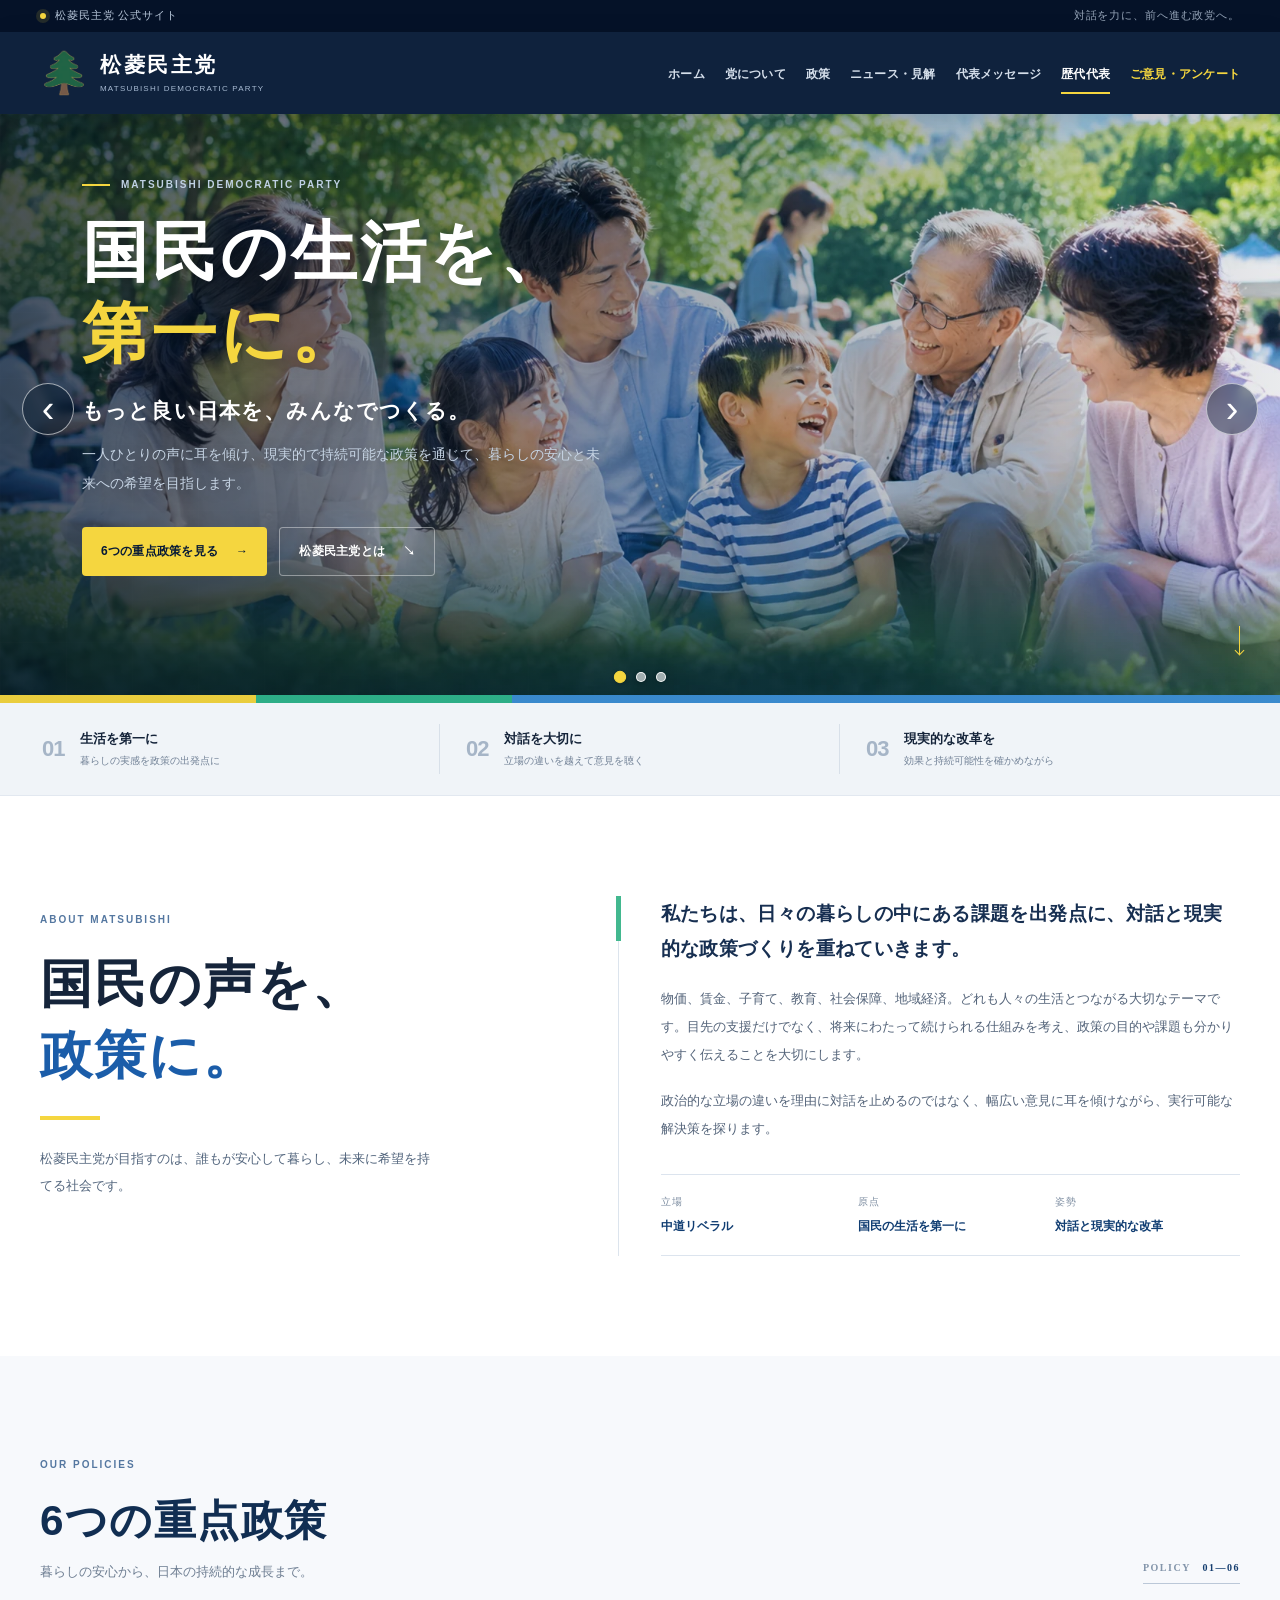
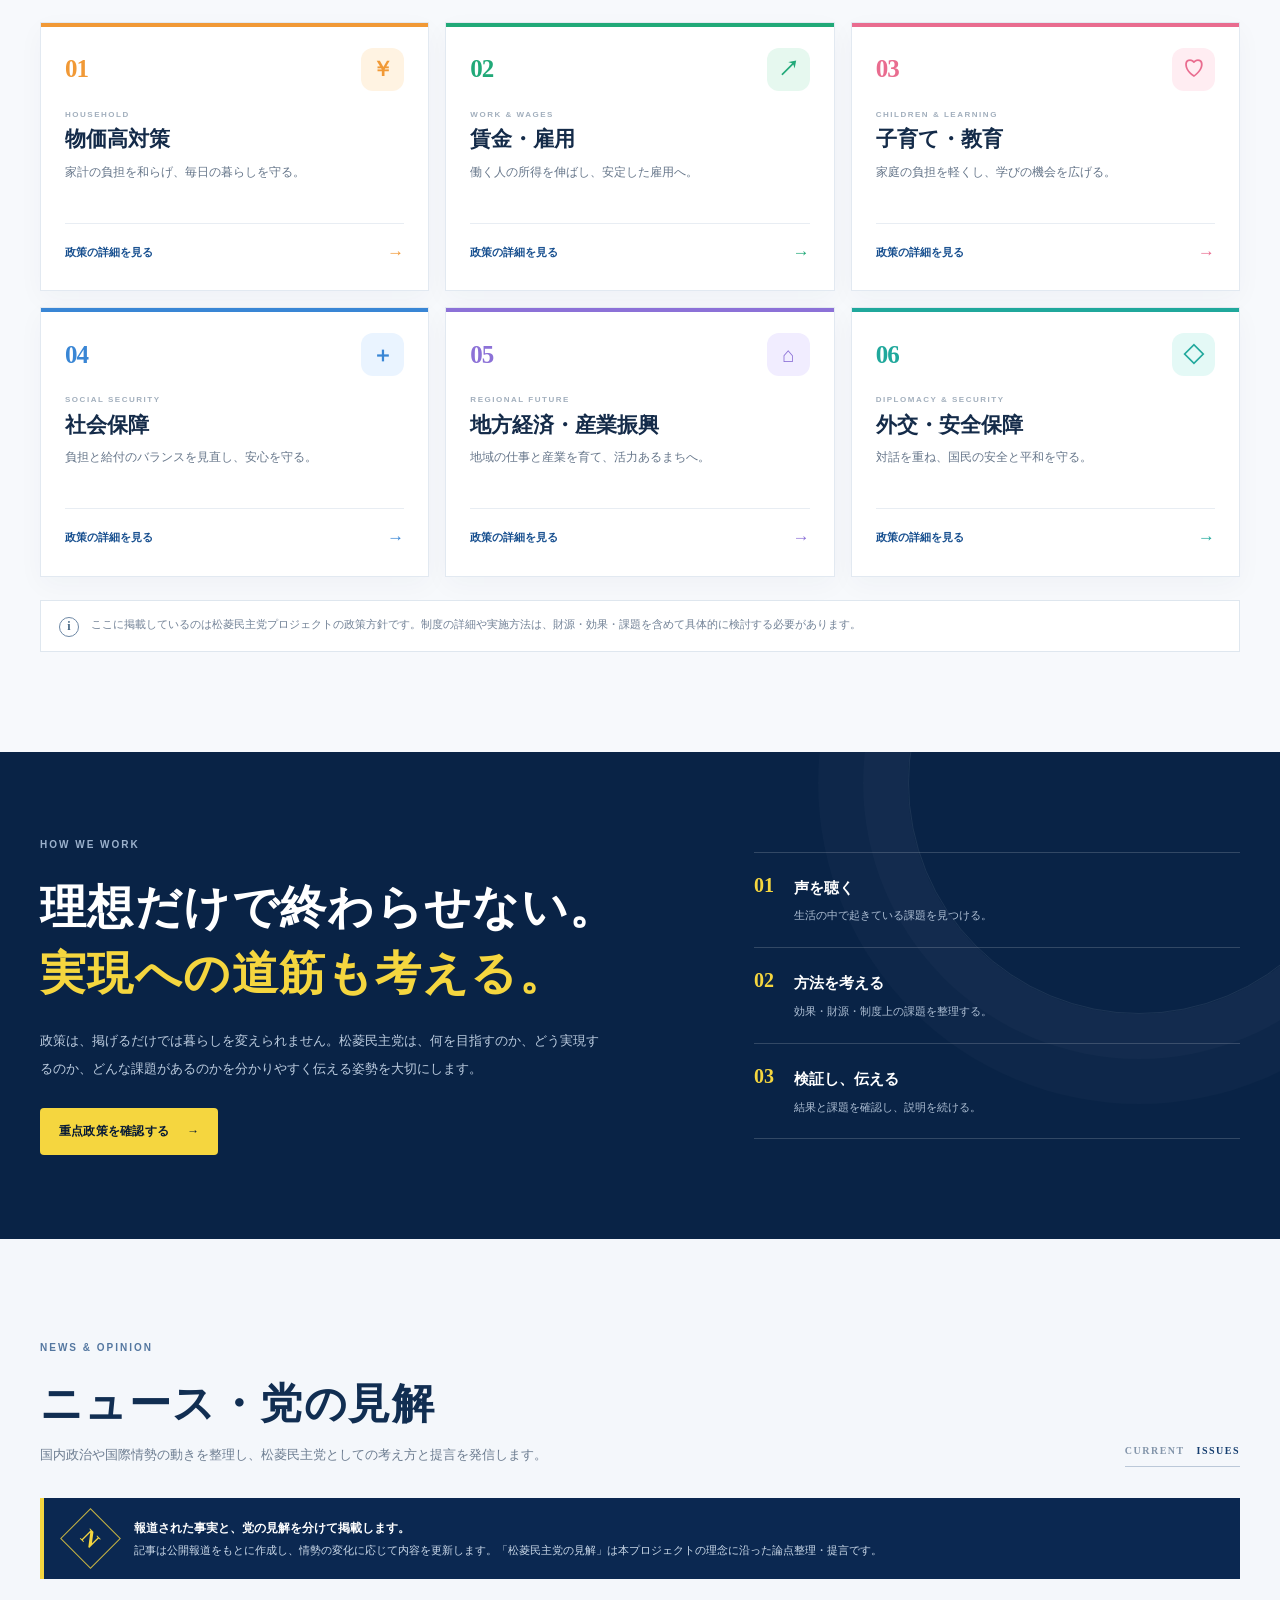
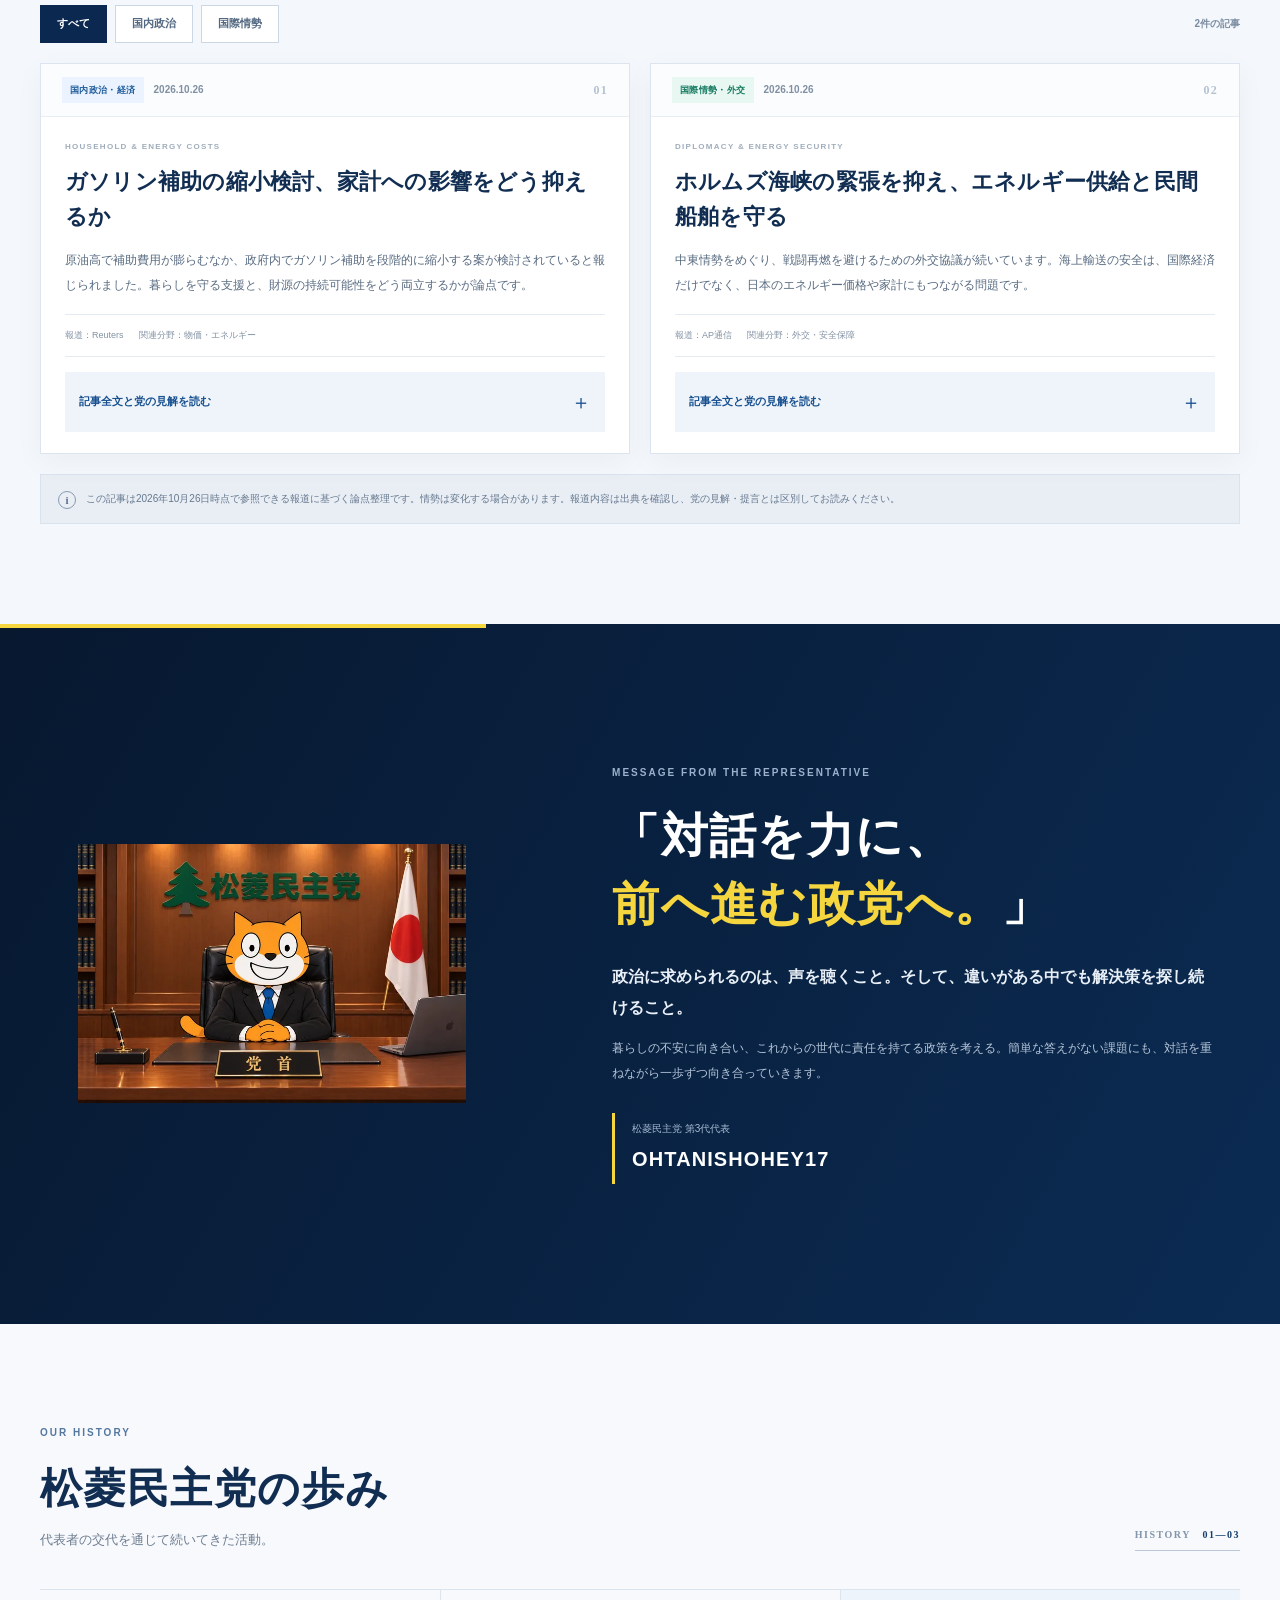
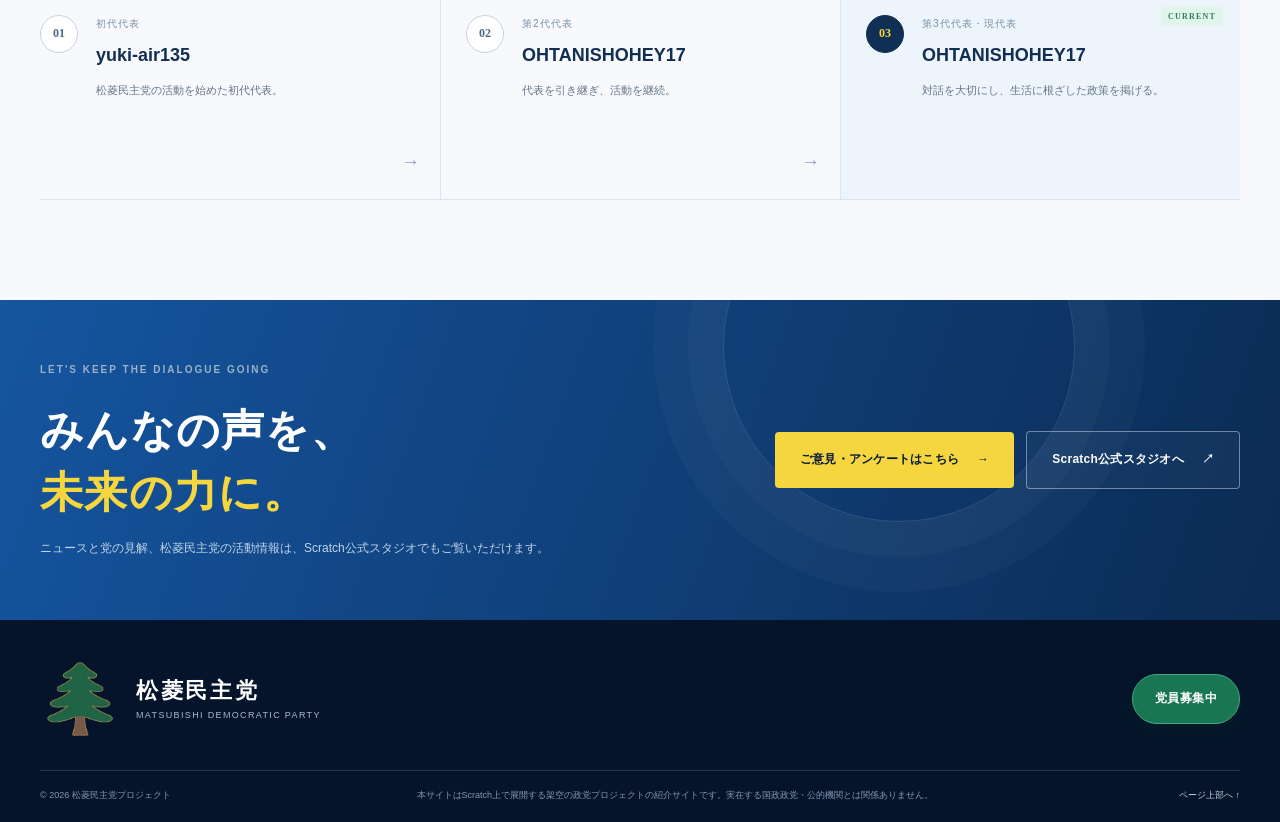
==== index.html @ 87353bd4 "Add links to the opinion and survey page" ====
<!doctype html>
<html lang="ja">
<head>
  <meta charset="utf-8">
  <meta name="viewport" content="width=device-width, initial-scale=1">
  <link rel="canonical" href="https://matsubishi-group.github.io/MDP/">
<meta name="theme-color" content="#081b37">
  <meta name="description" content="松菱民主党の公式サイト。国民の生活を第一に、物価高対策、賃金・雇用、子育て・教育、社会保障、地方経済、外交・安全保障の6つの重点政策を紹介します。">
  <title>松菱民主党 公式サイト｜国民の生活を、第一に。</title>
  <meta property="og:site_name" content="松菱民主党">
  <meta property="og:title" content="松菱民主党 公式サイト｜国民の生活を、第一に。">
  <meta property="og:description" content="国民の生活を第一に。松菱民主党の理念、6つの重点政策、活動と代表メッセージをご紹介します。">
  <meta property="og:type" content="website">
  <meta property="og:url" content="https://matsubishi-group.github.io/MDP/">
  <meta property="og:image" content="https://matsubishi-group.github.io/MDP/assets/logo-tree.png">
  <script type="application/ld+json">
  {
    "@context": "https://schema.org",
    "@type": "Organization",
    "name": "松菱民主党",
    "alternateName": "Matsubishi Democratic Party",
    "url": "https://matsubishi-group.github.io/MDP/",
    "logo": "https://matsubishi-group.github.io/MDP/assets/logo-tree.png",
    "description": "国民の生活を第一に考えることを基本理念とする、架空の政治団体の公式サイトです。"
  }
  </script>
  <link rel="icon" href="assets/logo-tree.png" type="image/png">
  <link rel="stylesheet" href="styles.css?v=20261030-scroll-fade">
</head>
<body>
  <a class="skip-link" href="#main">本文へスキップ</a>
  <div class="topline"><div class="container topline-inner"><span><i class="status-dot"></i> 松菱民主党 公式サイト</span><span class="topline-right">対話を力に、前へ進む政党へ。</span></div></div>
  <header class="site-header" id="top">
    <div class="container nav-wrap">
      <a class="brand" href="#top" aria-label="松菱民主党 ホーム">
        <img src="assets/logo-tree.png" width="48" height="48" alt="">
        <span class="brand-text"><strong>松菱民主党</strong><small>MATSUBISHI DEMOCRATIC PARTY</small></span>
      </a>
      <button class="menu-toggle" aria-expanded="false" aria-controls="main-nav" aria-label="メニューを開く"><span></span><span></span><span></span></button>
      <nav id="main-nav" class="main-nav" aria-label="メインメニュー">
        <a class="nav-link is-active" href="#top">ホーム</a>
        <a class="nav-link" href="#about">党について</a>
        <a class="nav-link" href="#policies">政策</a>
        <a class="nav-link" href="#activities">ニュース・見解</a>
        <a class="nav-link" href="#message">代表メッセージ</a>
        <a class="nav-link" href="#history">歴代代表</a>
        <a class="nav-link nav-feedback-link" href="voice.html">ご意見・アンケート</a>
      </nav>
    </div>
  </header>

  <main id="main">
    <section class="hero" aria-label="松菱民主党の理念">
      <div class="hero-background-slide" aria-hidden="true"></div>
      <div class="hero-grid-pattern" aria-hidden="true"></div>
      <button class="hero-slider-arrow hero-slider-prev" type="button" aria-label="前のスライドへ">&#8249;</button>
      <button class="hero-slider-arrow hero-slider-next" type="button" aria-label="次のスライドへ">&#8250;</button>
      <div class="hero-pagination" role="group" aria-label="バナーのページネーション">
        <button class="hero-pagination-dot is-active" type="button" data-hero-page="0" aria-label="1枚目：国民の生活" aria-pressed="true">01</button>
        <button class="hero-pagination-dot" type="button" data-hero-page="1" aria-label="2枚目：医療と福祉" aria-pressed="false">02</button>
        <button class="hero-pagination-dot" type="button" data-hero-page="2" aria-label="3枚目：地域の暮らし" aria-pressed="false">03</button>
      </div>
      <div class="container hero-inner">
        <div class="hero-copy">
          <p class="eyebrow"><span class="eyebrow-line"></span> MATSUBISHI DEMOCRATIC PARTY</p>
          <h1 id="hero-title">国民の生活を、<br><em>第一に。</em></h1>
          <p class="hero-lead" id="hero-lead">もっと良い日本を、みんなでつくる。</p>
          <p class="hero-description">一人ひとりの声に耳を傾け、現実的で持続可能な政策を通じて、暮らしの安心と未来への希望を目指します。</p>
          <div class="hero-actions">
            <a class="button button-yellow" href="#policies">6つの重点政策を見る <span aria-hidden="true">→</span></a>
            <a class="button button-outline" href="#about">松菱民主党とは <span aria-hidden="true">↘</span></a>
          </div>
        </div>
        <div class="hero-visual" aria-label="松菱民主党の既存ビジュアル">
          <div class="hero-photo hero-photo-main" data-slide-photo="0"></div>
          <div class="hero-photo hero-photo-side" data-slide-photo="1"></div>
          <div class="hero-photo hero-photo-small" data-slide-photo="2"></div>
          <div class="photo-caption"><span class="caption-dot"></span><span id="hero-caption">対話から、より良い未来へ</span></div>
          <div class="hero-number">01 <span>/ 03</span></div>
        </div>
      </div>
      <div class="hero-bottom container"><span>暮らしに寄り添う政策を。</span><span class="scroll-hint">SCROLL <i></i></span></div>
    </section>

    <section class="value-strip" aria-label="松菱民主党が大切にすること">
      <div class="container value-grid">
        <div class="value-item"><span class="value-number">01</span><span><strong>生活を第一に</strong><small>暮らしの実感を政策の出発点に</small></span></div>
        <div class="value-item"><span class="value-number">02</span><span><strong>対話を大切に</strong><small>立場の違いを越えて意見を聴く</small></span></div>
        <div class="value-item"><span class="value-number">03</span><span><strong>現実的な改革を</strong><small>効果と持続可能性を確かめながら</small></span></div>
      </div>
    </section>

    <section class="section about-section" id="about">
      <div class="container about-layout">
        <div class="section-heading">
          <p class="section-kicker">ABOUT MATSUBISHI</p>
          <h2>国民の声を、<br><span>政策に。</span></h2>
          <div class="heading-rule"></div>
          <p class="heading-note">松菱民主党が目指すのは、誰もが安心して暮らし、未来に希望を持てる社会です。</p>
        </div>
        <div class="about-copy">
          <p class="lead-paragraph">私たちは、日々の暮らしの中にある課題を出発点に、対話と現実的な政策づくりを重ねていきます。</p>
          <p>物価、賃金、子育て、教育、社会保障、地域経済。どれも人々の生活とつながる大切なテーマです。目先の支援だけでなく、将来にわたって続けられる仕組みを考え、政策の目的や課題も分かりやすく伝えることを大切にします。</p>
          <p>政治的な立場の違いを理由に対話を止めるのではなく、幅広い意見に耳を傾けながら、実行可能な解決策を探ります。</p>
          <div class="about-points"><div><span>立場</span><strong>中道リベラル</strong></div><div><span>原点</span><strong>国民の生活を第一に</strong></div><div><span>姿勢</span><strong>対話と現実的な改革</strong></div></div>
        </div>
      </div>
    </section>

    <section class="section policy-section" id="policies">
      <div class="container">
        <div class="section-topline"><div><p class="section-kicker">OUR POLICIES</p><h2 class="section-title">6つの重点政策</h2><p class="section-subtitle">暮らしの安心から、日本の持続的な成長まで。</p></div><span class="section-index">POLICY <b>01—06</b></span></div>
        <div class="policy-grid">
          <article class="policy-card policy-orange" id="policy-prices">
            <div class="policy-card-top"><span class="policy-no">01</span><span class="policy-icon" aria-hidden="true">￥</span></div><p class="policy-label">HOUSEHOLD</p><h3>物価高対策</h3><p class="policy-short">家計の負担を和らげ、毎日の暮らしを守る。</p><a class="text-button policy-page-link" href="policy-prices.html">政策の詳細を見る <span aria-hidden="true">→</span></a>
            
          </article>
          <article class="policy-card policy-green" id="policy-wages">
            <div class="policy-card-top"><span class="policy-no">02</span><span class="policy-icon" aria-hidden="true">↗</span></div><p class="policy-label">WORK & WAGES</p><h3>賃金・雇用</h3><p class="policy-short">働く人の所得を伸ばし、安定した雇用へ。</p><a class="text-button policy-page-link" href="policy-wages.html">政策の詳細を見る <span aria-hidden="true">→</span></a>
            
          </article>
          <article class="policy-card policy-rose" id="policy-education">
            <div class="policy-card-top"><span class="policy-no">03</span><span class="policy-icon" aria-hidden="true">♡</span></div><p class="policy-label">CHILDREN & LEARNING</p><h3>子育て・教育</h3><p class="policy-short">家庭の負担を軽くし、学びの機会を広げる。</p><a class="text-button policy-page-link" href="policy-education.html">政策の詳細を見る <span aria-hidden="true">→</span></a>
            
          </article>
          <article class="policy-card policy-blue" id="policy-social">
            <div class="policy-card-top"><span class="policy-no">04</span><span class="policy-icon" aria-hidden="true">＋</span></div><p class="policy-label">SOCIAL SECURITY</p><h3>社会保障</h3><p class="policy-short">負担と給付のバランスを見直し、安心を守る。</p><a class="text-button policy-page-link" href="policy-social.html">政策の詳細を見る <span aria-hidden="true">→</span></a>
            
          </article>
          <article class="policy-card policy-purple" id="policy-local">
            <div class="policy-card-top"><span class="policy-no">05</span><span class="policy-icon" aria-hidden="true">⌂</span></div><p class="policy-label">REGIONAL FUTURE</p><h3>地方経済・産業振興</h3><p class="policy-short">地域の仕事と産業を育て、活力あるまちへ。</p><a class="text-button policy-page-link" href="policy-local.html">政策の詳細を見る <span aria-hidden="true">→</span></a>
            
          </article>
          <article class="policy-card policy-teal" id="policy-security">
            <div class="policy-card-top"><span class="policy-no">06</span><span class="policy-icon" aria-hidden="true">◇</span></div><p class="policy-label">DIPLOMACY & SECURITY</p><h3>外交・安全保障</h3><p class="policy-short">対話を重ね、国民の安全と平和を守る。</p><a class="text-button policy-page-link" href="policy-security.html">政策の詳細を見る <span aria-hidden="true">→</span></a>
            
          </article>
        </div>
        <div class="policy-note"><span class="note-symbol">i</span><p>ここに掲載しているのは松菱民主党プロジェクトの政策方針です。制度の詳細や実施方法は、財源・効果・課題を含めて具体的に検討する必要があります。</p></div>
      </div>
    </section>

    <section class="section approach-section">
      <div class="container approach-layout">
        <div><p class="section-kicker section-kicker-light">HOW WE WORK</p><h2>理想だけで終わらせない。<br><span>実現への道筋も考える。</span></h2><p class="approach-intro">政策は、掲げるだけでは暮らしを変えられません。松菱民主党は、何を目指すのか、どう実現するのか、どんな課題があるのかを分かりやすく伝える姿勢を大切にします。</p><a class="button button-yellow" href="#policies">重点政策を確認する <span aria-hidden="true">→</span></a></div>
        <div class="approach-steps"><div class="approach-step"><span>01</span><div><strong>声を聴く</strong><p>生活の中で起きている課題を見つける。</p></div></div><div class="approach-step"><span>02</span><div><strong>方法を考える</strong><p>効果・財源・制度上の課題を整理する。</p></div></div><div class="approach-step"><span>03</span><div><strong>検証し、伝える</strong><p>結果と課題を確認し、説明を続ける。</p></div></div></div>
      </div>
    </section>

    <section class="section news-section" id="activities">
      <div class="container">
        <div class="section-topline">
          <div><p class="section-kicker">NEWS &amp; OPINION</p><h2 class="section-title">ニュース・党の見解</h2><p class="section-subtitle">国内政治や国際情勢の動きを整理し、松菱民主党としての考え方と提言を発信します。</p></div>
          <span class="section-index">CURRENT <b>ISSUES</b></span>
        </div>
        <div class="news-intro"><span class="news-intro-mark" aria-hidden="true">N</span><p><strong>報道された事実と、党の見解を分けて掲載します。</strong><br>記事は公開報道をもとに作成し、情勢の変化に応じて内容を更新します。「松菱民主党の見解」は本プロジェクトの理念に沿った論点整理・提言です。</p></div>
        <div class="news-toolbar">
          <div class="news-filters" role="group" aria-label="ニュースの分野を選択">
            <button class="news-filter is-selected" type="button" data-news-filter="all" aria-pressed="true">すべて</button>
            <button class="news-filter" type="button" data-news-filter="domestic" aria-pressed="false">国内政治</button>
            <button class="news-filter" type="button" data-news-filter="international" aria-pressed="false">国際情勢</button>
          </div>
          <span class="news-result-count" id="news-result-count">2件の記事</span>
        </div>
        <div class="news-grid" id="news-grid">
          <article class="news-card" data-news-category="domestic">
            <div class="news-card-top"><span class="news-category category-domestic">国内政治・経済</span><time datetime="2026-10-26">2026.10.26</time><span class="news-number">01</span></div>
            <div class="news-card-body">
              <p class="news-eyebrow">HOUSEHOLD &amp; ENERGY COSTS</p>
              <h3>ガソリン補助の縮小検討、家計への影響をどう抑えるか</h3>
              <p class="news-summary">原油高で補助費用が膨らむなか、政府内でガソリン補助を段階的に縮小する案が検討されていると報じられました。暮らしを守る支援と、財源の持続可能性をどう両立するかが論点です。</p>
              <div class="news-meta"><span>報道：Reuters</span><span>関連分野：物価・エネルギー</span></div>
              <details class="news-details"><summary>記事全文と党の見解を読む <span aria-hidden="true">＋</span></summary>
                <div class="news-detail-content">
                  <h4>報道内容</h4>
                  <p>Reutersは2026年10月23日、原油価格の上昇と補助予算の減少を背景に、政府内で12月以降のガソリン補助を段階的に縮小する案が検討されていると報じました。報道時点では検討案であり、確定した決定として扱うことはできません。</p>
                  <h4>松菱民主党の見解</h4>
                  <p>補助を続けるには財源が必要ですが、急な縮小は、車が生活や仕事に欠かせない地域、運送業、中小企業、農業などに大きな影響を与えます。見直しを行う場合は、変更の時期や段階を早めに示し、家計や物流への影響を検証することが重要です。</p>
                  <ul><li>低所得世帯や公共交通が限られる地域への影響を丁寧に確認する。</li><li>燃料費の変化が食品価格や配送料に及ぼす影響も点検する。</li><li>支援策の費用・財源・効果を公開し、必要に応じて見直す。</li></ul>
                  <p class="news-conclusion">支援を縮小するかどうかだけでなく、負担が集中する人をどう支えるかまで示すことが、政策への信頼につながります。</p>
                  <a class="news-source" href="https://www.reuters.com/business/energy/japan-weighs-phasing-out-gasoline-subsidies-december-costs-mount-officials-say-2026-10-23/" target="_blank" rel="noopener noreferrer">出典：Reutersの記事を読む <span aria-hidden="true">↗</span></a>
                </div>
              </details>
            </div>
          </article>
          <article class="news-card" data-news-category="international">
            <div class="news-card-top"><span class="news-category category-international">国際情勢・外交</span><time datetime="2026-10-26">2026.10.26</time><span class="news-number">02</span></div>
            <div class="news-card-body">
              <p class="news-eyebrow">DIPLOMACY &amp; ENERGY SECURITY</p>
              <h3>ホルムズ海峡の緊張を抑え、エネルギー供給と民間船舶を守る</h3>
              <p class="news-summary">中東情勢をめぐり、戦闘再燃を避けるための外交協議が続いています。海上輸送の安全は、国際経済だけでなく、日本のエネルギー価格や家計にもつながる問題です。</p>
              <div class="news-meta"><span>報道：AP通信</span><span>関連分野：外交・安全保障</span></div>
              <details class="news-details"><summary>記事全文と党の見解を読む <span aria-hidden="true">＋</span></summary>
                <div class="news-detail-content">
                  <h4>報道内容</h4>
                  <p>AP通信は2026年10月26日、サウジアラビア、パキスタン、トルコの代表団がイラン当局との協議のためテヘラン入りし、地域での戦闘再燃を防ぎ緊張を緩和するための外交努力が行われていると報じました。中東の緊張は、民間船舶の安全やエネルギー輸送にも影響するおそれがあります。</p>
                  <h4>松菱民主党の見解</h4>
                  <p>国際的な危機では、軍事的な緊張を高めない努力と、対話の窓口を維持する外交が重要です。民間人の安全と商船の航行を守り、国際法を尊重した緊張緩和を各国に求めるべきです。</p>
                  <ul><li>関係国や国際機関と連携し、対話による緊張緩和を後押しする。</li><li>民間人・民間船舶の安全確保と人道上の配慮を重視する。</li><li>日本国内では、エネルギー調達先の多様化や備蓄、価格上昇への備えを進める。</li></ul>
                  <p class="news-conclusion">外交と危機への備えを両輪にし、国際情勢の変化が国民の暮らしに及ぼす影響をできる限り小さくすることが必要です。</p>
                  <a class="news-source" href="https://apnews.com/article/36486edb61b3bf4e0df67e8a17123e44" target="_blank" rel="noopener noreferrer">出典：AP通信の記事を読む <span aria-hidden="true">↗</span></a>
                  <a class="news-source news-source-secondary" href="https://apnews.com/article/2abebce2fca2c085e0e0ee717e42cf28" target="_blank" rel="noopener noreferrer">関連報道：ホルムズ海峡の船舶をめぐる情勢 <span aria-hidden="true">↗</span></a>
                </div>
              </details>
            </div>
          </article>
        </div>
        <div class="news-disclaimer"><span aria-hidden="true">i</span><p>この記事は2026年10月26日時点で参照できる報道に基づく論点整理です。情勢は変化する場合があります。報道内容は出典を確認し、党の見解・提言とは区別してお読みください。</p></div>
      </div>
    </section>

    <section class="message-section" id="message">
      <div class="container message-layout">
        <div class="message-photo-wrap"><img src="assets/representative-scratch-cat.webp" alt="松菱民主党代表の猫キャラクター" class="message-photo"><span class="photo-label">REPRESENTATIVE</span></div>
        <div class="message-copy"><p class="section-kicker section-kicker-light">MESSAGE FROM THE REPRESENTATIVE</p><h2>「対話を力に、<br><span>前へ進む政党へ。</span>」</h2><p class="message-lead">政治に求められるのは、声を聴くこと。そして、違いがある中でも解決策を探し続けること。</p><p>暮らしの不安に向き合い、これからの世代に責任を持てる政策を考える。簡単な答えがない課題にも、対話を重ねながら一歩ずつ向き合っていきます。</p><div class="representative-sign"><span>松菱民主党 第3代代表</span><strong>OHTANISHOHEY17</strong></div></div>
      </div>
    </section>

    <section class="section history-section" id="history">
      <div class="container">
        <div class="section-topline"><div><p class="section-kicker">OUR HISTORY</p><h2 class="section-title">松菱民主党の歩み</h2><p class="section-subtitle">代表者の交代を通じて続いてきた活動。</p></div><span class="section-index">HISTORY <b>01—03</b></span></div>
        <div class="timeline">
          <article class="timeline-item"><span class="timeline-marker">01</span><div class="timeline-body"><p class="timeline-label">初代代表</p><h3><a href="https://scratch.mit.edu/users/yuki-air135/" target="_blank" rel="noopener noreferrer">yuki-air135</a></h3><p>松菱民主党の活動を始めた初代代表。</p></div><span class="timeline-arrow" aria-hidden="true">→</span></article>
          <article class="timeline-item"><span class="timeline-marker">02</span><div class="timeline-body"><p class="timeline-label">第2代代表</p><h3><a href="https://scratch.mit.edu/users/OHTANISHOHEY17/" target="_blank" rel="noopener noreferrer">OHTANISHOHEY17</a></h3><p>代表を引き継ぎ、活動を継続。</p></div><span class="timeline-arrow" aria-hidden="true">→</span></article>
          <article class="timeline-item timeline-current"><span class="timeline-marker">03</span><div class="timeline-body"><p class="timeline-label">第3代代表・現代表</p><h3><a href="https://scratch.mit.edu/users/OHTANISHOHEY17/" target="_blank" rel="noopener noreferrer">OHTANISHOHEY17</a></h3><p>対話を大切にし、生活に根ざした政策を掲げる。</p></div><span class="current-label">CURRENT</span></article>
        </div>
      </div>
    </section>

    <section class="closing-cta">
      <div class="container closing-inner"><div><p class="section-kicker section-kicker-light">LET'S KEEP THE DIALOGUE GOING</p><h2>みんなの声を、<br><span>未来の力に。</span></h2><p>ニュースと党の見解、松菱民主党の活動情報は、Scratch公式スタジオでもご覧いただけます。</p></div><div class="closing-actions"><a class="button button-yellow button-large" href="voice.html">ご意見・アンケートはこちら <span aria-hidden="true">→</span></a><a class="button button-outline button-large" href="https://scratch.mit.edu/studios/51175311/" target="_blank" rel="noopener noreferrer">Scratch公式スタジオへ <span aria-hidden="true">↗</span></a></div></div>
    </section>
  </main>

  <footer class="site-footer">
    <div class="container footer-main"><a class="brand footer-brand" href="#top" aria-label="松菱民主党 ホーム"><img src="assets/logo-tree.png" width="80" height="80" alt=""><span class="brand-text"><strong>松菱民主党</strong><small>MATSUBISHI DEMOCRATIC PARTY</small></span></a><div class="footer-links"><a class="button button-yellow footer-join-button" href="https://scratch.mit.edu/projects/1231125918" target="_blank" rel="noopener noreferrer">党員募集中</a></div></div>
    <div class="container footer-bottom"><p>© <span id="year">2026</span> 松菱民主党プロジェクト</p><p class="project-disclaimer">本サイトはScratch上で展開する架空の政党プロジェクトの紹介サイトです。実在する国政政党・公的機関とは関係ありません。</p><a href="#top" class="back-top">ページ上部へ ↑</a></div>
  </footer>
  <script src="script.js?v=20261030-scroll-fade"></script>
</body>
</html>
---- styles.css ----
@charset "UTF-8";
:root{--navy:#081b37;--navy2:#0b2851;--blue:#1559a7;--yellow:#f5d63f;--green:#2fb58c;--ink:#15243a;--muted:#64748b;--paper:#f7f9fc;--line:#dce4ee;--white:#fff;--container:1200px;--shadow:0 20px 50px rgba(8,27,55,.12)}
*{box-sizing:border-box}html{scroll-behavior:smooth;scroll-padding-top:92px}body{margin:0;background:#fff;color:var(--ink);font-family:Inter,-apple-system,BlinkMacSystemFont,"Segoe UI","Noto Sans JP","Yu Gothic UI","Hiragino Kaku Gothic ProN",Meiryo,sans-serif;line-height:1.8;-webkit-font-smoothing:antialiased}a{color:inherit;text-decoration:none}button{font:inherit}.container{width:min(var(--container),calc(100% - 48px));margin-inline:auto}.skip-link{position:absolute;left:16px;top:-60px;z-index:200;background:var(--yellow);color:var(--navy);padding:9px 14px;border-radius:6px}.skip-link:focus{top:8px}.topline{height:32px;background:#051228;color:#b8c7da;font-size:11px;letter-spacing:.08em}.topline-inner{height:100%;display:flex;align-items:center;justify-content:space-between}.topline-inner span{display:inline-flex;align-items:center;gap:9px}.status-dot{width:6px;height:6px;border-radius:50%;background:var(--yellow);display:inline-block;box-shadow:0 0 0 4px rgba(245,214,63,.13)}.topline-right{opacity:.8}.site-header{position:sticky;top:0;z-index:100;background:rgba(8,27,55,.97);backdrop-filter:blur(14px);color:white;box-shadow:0 7px 26px rgba(4,14,29,.12)}.nav-wrap{min-height:82px;display:flex;align-items:center;justify-content:space-between;gap:30px}.brand{display:flex;align-items:center;gap:12px;flex:0 0 auto}.brand img{display:block;border-radius:12px}.brand-text{display:flex;flex-direction:column;line-height:1.25}.brand-text strong{font-size:21px;letter-spacing:.12em;font-weight:850}.brand-text small{font-size:8px;color:#a7bad2;letter-spacing:.15em;margin-top:5px}.main-nav{display:flex;align-items:center;gap:clamp(12px,1.55vw,24px);font-size:12px;font-weight:750;letter-spacing:.02em}.nav-link{position:relative;padding:31px 0 28px;color:#d4deea;white-space:nowrap;transition:color .2s}.nav-link:after{position:absolute;content:"";bottom:19px;left:0;right:100%;height:2px;background:var(--yellow);transition:right .25s}.nav-link:hover,.nav-link.is-active{color:#fff}.nav-link:hover:after,.nav-link.is-active:after{right:0}.nav-external{white-space:nowrap;display:flex;gap:7px;align-items:center;background:var(--yellow);color:#071a36;padding:11px 14px;border-radius:4px;font-weight:850;font-size:11px;transition:transform .2s,background .2s}.nav-external:hover{transform:translateY(-2px);background:#ffe66d}.menu-toggle{display:none;background:none;border:1px solid #49617f;border-radius:8px;width:44px;height:42px;padding:10px;cursor:pointer}.menu-toggle span{display:block;background:white;height:2px;margin:5px 0;border-radius:3px;transition:.2s}
.hero{position:relative;overflow:hidden;background:radial-gradient(ellipse at 70% 18%,#173f6a 0,transparent 38%),linear-gradient(122deg,#06162d 0%,#0b2850 56%,#103d72 100%);color:white;min-height:620px}.hero:after{content:"";position:absolute;pointer-events:none;left:0;right:0;bottom:0;height:8px;background:linear-gradient(90deg,var(--yellow) 0 20%,var(--green) 20% 40%,#3c8ed5 40% 100%);opacity:.95}.hero-background-slide{position:absolute;inset:0;z-index:0;background-position:center;background-size:cover;opacity:.34;transform:none;transition:opacity .65s ease;background-image:linear-gradient(90deg,rgba(5,18,38,.94) 0%,rgba(5,22,45,.80) 48%,rgba(5,22,45,.48) 100%),url('assets/representative-visual.webp')} .hero-background-slide.is-changing{opacity:.08;transform:none} .hero-grid-pattern{z-index:0}position:absolute;inset:0;opacity:.11;background-image:linear-gradient(rgba(255,255,255,.14) 1px,transparent 1px),linear-gradient(90deg,rgba(255,255,255,.14) 1px,transparent 1px);background-size:66px 66px;mask-image:linear-gradient(90deg,black,transparent 90%)}.hero-inner{position:relative;z-index:1;min-height:570px;display:grid;grid-template-columns:1.04fr .96fr;align-items:center;gap:54px;padding-block:62px 48px}.hero-copy{position:relative;z-index:4;max-width:610px;padding-bottom:8px}.eyebrow,.section-kicker{font-size:10px;font-weight:850;letter-spacing:.2em;color:#5477a0;margin:0 0 18px;display:flex;align-items:center;gap:11px}.eyebrow{color:#c0d1e4}.eyebrow-line{display:inline-block;width:28px;height:2px;background:var(--yellow)}.hero h1{font-size:clamp(42px,5.15vw,70px);line-height:1.23;letter-spacing:.045em;margin:0;font-weight:900}.hero h1 em{font-style:normal;color:var(--yellow)}.hero-lead{font-size:21px;letter-spacing:.055em;font-weight:750;margin:18px 0 10px}.hero-description{font-size:14px;color:#c6d4e4;line-height:2.1;max-width:520px;margin:0}.hero-actions{display:flex;gap:12px;flex-wrap:wrap;margin-top:28px}.button{display:inline-flex;align-items:center;justify-content:center;gap:18px;padding:13px 19px;font-size:12px;font-weight:850;letter-spacing:.02em;border-radius:4px;transition:transform .2s,box-shadow .2s,background .2s}.button:hover{transform:translateY(-3px);box-shadow:0 10px 24px rgba(0,0,0,.16)}.button-yellow{background:var(--yellow);color:#071a36}.button-outline{border:1px solid rgba(255,255,255,.4);color:white;background:rgba(255,255,255,.03)}.button-outline:hover{background:rgba(255,255,255,.1)}.hero-signature{display:flex;gap:12px;align-items:center;margin-top:36px;padding-top:20px;border-top:1px solid rgba(255,255,255,.18);max-width:380px}.signature-mark{width:36px;height:36px;display:grid;place-items:center;border:1px solid rgba(245,214,63,.7);color:var(--yellow);font:900 17px Georgia,serif;transform:rotate(45deg);border-radius:2px}.signature-mark::first-letter{transform:rotate(-45deg)}.hero-signature span:last-child{display:flex;flex-direction:column;line-height:1.35}.hero-signature strong{font-size:12px}.hero-signature small{font-size:10px;color:#9fb2cb;margin-top:3px}.hero-visual{height:430px;position:relative;isolation:isolate}.hero-visual:before{content:"";position:absolute;z-index:-1;width:300px;height:300px;right:6%;top:9%;border:1px solid rgba(245,214,63,.45);transform:rotate(45deg);border-radius:8px}.hero-photo{position:absolute;overflow:hidden;background-color:#17395d;background-position:center;background-size:cover;transition:opacity .7s,transform 1s}.hero-photo-main{right:5%;top:1%;width:73%;height:93%;border-radius:190px 190px 14px 14px;border:1px solid rgba(255,255,255,.24);box-shadow:0 24px 70px rgba(0,0,0,.3);background-image:linear-gradient(180deg,rgba(7,22,45,.02),rgba(7,22,45,.18)),url('assets/representative-visual.webp');background-position:center 22%}.hero-photo-side{left:0;bottom:9%;width:39%;height:48%;border:5px solid #0b2850;box-shadow:0 17px 36px rgba(0,0,0,.24);background-image:linear-gradient(0deg,rgba(6,24,48,.05),rgba(6,24,48,.05)),url('assets/community-scene.webp');transform:rotate(-4deg);border-radius:6px}.hero-photo-small{right:0;bottom:3%;width:33%;height:30%;border:5px solid #0b2850;box-shadow:0 17px 36px rgba(0,0,0,.24);background-image:url('assets/public-scene.webp');transform:rotate(4deg);border-radius:6px}.photo-caption{position:absolute;right:10%;bottom:-1%;display:flex;align-items:center;gap:9px;background:#f4d63d;color:#071a36;padding:10px 14px;font-size:11px;font-weight:850;box-shadow:0 12px 28px rgba(0,0,0,.22)}.caption-dot{width:6px;height:6px;border-radius:50%;background:#0b2850}.hero-number{position:absolute;top:3%;right:-1%;font:800 13px Georgia,serif;color:#cfdaea;letter-spacing:.13em}.hero-number span{color:#6d8bab;font-size:10px}.hero-bottom{display:flex;justify-content:space-between;align-items:center;padding:0 0 27px;color:#a6b7cd;font-size:10px;letter-spacing:.12em}.scroll-hint{display:flex;align-items:center;gap:12px}.scroll-hint i{display:inline-block;width:1px;height:28px;background:var(--yellow);position:relative}.scroll-hint i:after{content:"";position:absolute;bottom:0;left:-3px;border-right:1px solid var(--yellow);border-bottom:1px solid var(--yellow);width:6px;height:6px;transform:rotate(45deg)}
.value-strip{background:#f0f4f8;border-bottom:1px solid #e2e8f0}.value-grid{display:grid;grid-template-columns:repeat(3,1fr);padding-block:21px}.value-item{display:flex;align-items:center;gap:15px;padding:5px 26px;border-right:1px solid #d8e0e9}.value-item:first-child{padding-left:2px}.value-item:last-child{border:0}.value-number{font-size:22px;font-weight:900;color:#a6b5c7;letter-spacing:-.04em}.value-item span:last-child{display:flex;flex-direction:column;line-height:1.45}.value-item strong{font-size:13px}.value-item small{font-size:10px;color:#718196;margin-top:5px}.section{padding:100px 0}.about-section{background:#fff}.about-layout{display:grid;grid-template-columns:.86fr 1.14fr;gap:9%;align-items:start}.section-heading{padding:15px 0}.section-kicker{margin-bottom:20px}.section-heading h2{font-size:clamp(37px,4.1vw,56px);line-height:1.35;letter-spacing:.04em;margin:0;font-weight:900}.section-heading h2 span{color:#1b5da9}.heading-rule{width:60px;height:4px;background:var(--yellow);margin:25px 0}.heading-note{max-width:390px;color:#52657d;font-size:13px;line-height:2.1}.about-copy{border-left:1px solid #dce4ed;padding-left:42px;position:relative}.about-copy:before{content:"";position:absolute;width:5px;height:45px;background:#42b88f;top:0;left:-3px}.about-copy p{font-size:13px;color:#536379;line-height:2.15;margin:0 0 18px}.about-copy .lead-paragraph{font-size:19px;font-weight:800;line-height:1.85;color:#172f51;letter-spacing:.02em;margin-bottom:19px}.about-points{display:grid;grid-template-columns:repeat(3,1fr);margin-top:31px;border-top:1px solid var(--line);border-bottom:1px solid var(--line);padding:18px 0;gap:12px}.about-points div{display:flex;flex-direction:column;gap:5px}.about-points span{font-size:10px;color:#7d8da1;letter-spacing:.1em}.about-points strong{font-size:12px;color:#103d72}
.policy-section{background:var(--paper)}.section-topline{display:flex;align-items:flex-end;justify-content:space-between;gap:30px;margin-bottom:38px}.section-title{font-size:clamp(30px,3.3vw,43px);font-weight:900;letter-spacing:.035em;margin:0;color:#112e52;line-height:1.3}.section-subtitle{margin:11px 0 0;color:#6d7d91;font-size:13px}.section-index{font:750 10px Georgia,serif;letter-spacing:.15em;color:#8395aa;border-bottom:1px solid #bbc8d8;padding-bottom:10px;white-space:nowrap}.section-index b{color:#153e6f;font-weight:800;margin-left:8px}.policy-grid{display:grid;grid-template-columns:repeat(3,1fr);gap:16px}.policy-card{position:relative;background:white;border:1px solid #e2e9f1;padding:25px 24px 22px;min-height:263px;box-shadow:0 8px 25px rgba(18,48,80,.035);transition:transform .25s,box-shadow .25s;overflow:hidden}.policy-card:before{content:"";position:absolute;top:0;left:0;width:100%;height:4px;background:var(--accent)}.policy-card:hover{transform:translateY(-4px);box-shadow:var(--shadow)}.policy-orange{--accent:#f19936;--accent-light:#fff3e2}.policy-green{--accent:#21a978;--accent-light:#e6f8ef}.policy-rose{--accent:#e96c8f;--accent-light:#ffedf2}.policy-blue{--accent:#3986d5;--accent-light:#eaf4ff}.policy-purple{--accent:#8c71d7;--accent-light:#f1edff}.policy-teal{--accent:#20a89c;--accent-light:#e4f9f6}.policy-card-top{display:flex;align-items:center;justify-content:space-between}.policy-no{font:900 25px Georgia,serif;color:var(--accent);letter-spacing:-.04em}.policy-icon{width:43px;height:43px;display:grid;place-items:center;border-radius:12px;background:var(--accent-light);color:var(--accent);font-size:21px;font-weight:850}.policy-label{font-size:8px;font-weight:900;letter-spacing:.19em;color:#a2afbd;margin:17px 0 2px}.policy-card h3{font-size:21px;line-height:1.45;margin:0 0 7px;color:#142b49;font-weight:900}.policy-short{font-size:12px;color:#66768a;line-height:1.8;margin:0;min-height:43px}.text-button{padding:0;background:none;border:0;color:#174f8f;font-size:11px;font-weight:850;display:flex;justify-content:space-between;align-items:center;gap:20px;width:100%;margin-top:18px;cursor:pointer;border-top:1px solid #e8edf3;padding-top:14px;text-align:left}.text-button span{font-size:17px;font-weight:500;color:var(--accent);transition:transform .2s}.text-button[aria-expanded="true"] span{transform:rotate(45deg)}.policy-detail{font-size:12px;color:#4d6076;padding-top:13px;line-height:1.95}.policy-detail p{margin:0 0 10px}.policy-detail ul{margin:0;padding-left:18px}.policy-detail li{margin:4px 0}.policy-card:has(.policy-detail:not([hidden])){grid-row:span 2}.policy-note{display:flex;align-items:flex-start;gap:12px;margin-top:23px;padding:14px 18px;border:1px solid #dfe7ef;background:#fff}.note-symbol{flex:0 0 20px;width:20px;height:20px;border-radius:50%;border:1px solid #6e88a5;color:#476783;display:grid;place-items:center;font:700 12px Georgia,serif;margin-top:2px}.policy-note p{margin:0;color:#718196;font-size:11px;line-height:1.8}
.approach-section{background:#092346;color:#fff;padding:84px 0;position:relative;overflow:hidden}.approach-section:after{content:"";position:absolute;width:460px;height:460px;border:1px solid rgba(255,255,255,.08);border-radius:50%;right:-90px;top:-200px;box-shadow:0 0 0 45px rgba(255,255,255,.018),0 0 0 90px rgba(255,255,255,.018)}.approach-layout{position:relative;z-index:1;display:grid;grid-template-columns:1.1fr .9fr;gap:10%;align-items:center}.section-kicker-light{color:#9bb1cc}.approach-layout h2,.message-copy h2,.closing-inner h2{font-size:clamp(31px,3.6vw,47px);font-weight:900;line-height:1.45;letter-spacing:.03em;margin:0}.approach-layout h2 span,.message-copy h2 span,.closing-inner h2 span{color:var(--yellow)}.approach-intro{font-size:13px;color:#bdcde0;line-height:2.1;max-width:570px;margin:20px 0 26px}.approach-steps{border-top:1px solid rgba(255,255,255,.17)}.approach-step{display:flex;align-items:flex-start;gap:20px;padding:21px 0;border-bottom:1px solid rgba(255,255,255,.17)}.approach-step>span{color:var(--yellow);font:800 20px Georgia,serif}.approach-step strong{font-size:15px}.approach-step p{font-size:11px;color:#aebfd4;margin:4px 0 0;line-height:1.8}
.activities-section{background:#fff}.activity-grid{display:grid;grid-template-columns:repeat(3,1fr);gap:18px}.activity-card{display:block;border:1px solid #e1e7ef;overflow:hidden;background:white;transition:transform .25s,box-shadow .25s;position:relative}.activity-card:hover{transform:translateY(-5px);box-shadow:var(--shadow)}.activity-card-art{height:185px;position:relative;overflow:hidden;padding:23px 25px;color:white;display:flex;flex-direction:column;justify-content:space-between}.art-policy{background:linear-gradient(120deg,#0c2c54,#1e61a1)}.art-about{background:linear-gradient(135deg,#0d4b63,#30a987)}.art-scratch{background:linear-gradient(135deg,#f0cf35,#9ccf61);color:#092346}.art-big{font:900 65px Georgia,serif;line-height:1;opacity:.92;z-index:1}.art-small{font-size:9px;font-weight:850;letter-spacing:.2em;z-index:1}.art-lines{position:absolute;width:240px;height:240px;border:1px solid rgba(255,255,255,.22);right:-50px;bottom:-80px;transform:rotate(35deg);box-shadow:0 0 0 25px rgba(255,255,255,.04),0 0 0 50px rgba(255,255,255,.04)}.art-quote{font-size:27px;font-weight:900;z-index:1;margin-top:24px;letter-spacing:.04em}.art-circle{position:absolute;width:190px;height:190px;border:1px solid rgba(255,255,255,.35);border-radius:50%;right:-35px;top:-30px;box-shadow:0 0 0 25px rgba(255,255,255,.06),0 0 0 50px rgba(255,255,255,.045)}.scratch-mark{position:absolute;right:24px;top:5px;font:900 122px Georgia,serif;color:rgba(255,255,255,.48);line-height:1}.art-dots{position:absolute;inset:0;background-image:radial-gradient(rgba(8,27,55,.22) 1px,transparent 1px);background-size:12px 12px;opacity:.5}.activity-card-content{padding:21px 23px 24px;position:relative;min-height:175px}.activity-tag{display:inline-block;font-size:9px;font-weight:850;color:#1559a7;background:#e9f3ff;padding:4px 8px;letter-spacing:.07em}.tag-green{background:#e8f8f0;color:#1a8f68}.tag-yellow{background:#fff6ca;color:#7b6811}.activity-card-content h3{font-size:19px;font-weight:900;color:#132d50;margin:13px 0 7px}.activity-card-content p{font-size:12px;line-height:1.85;color:#6b7b8f;margin:0;max-width:90%}.activity-arrow{position:absolute;right:21px;bottom:21px;width:30px;height:30px;border-radius:50%;border:1px solid #d6e0eb;color:#1b5da9;display:grid;place-items:center;transition:background .2s,color .2s}.activity-card:hover .activity-arrow{background:#1b5da9;color:#fff}
.message-section{background:linear-gradient(120deg,#07182f,#0b2b53);color:white;padding:100px 0;overflow:hidden;position:relative}.message-section:before{content:"";position:absolute;top:0;left:0;width:38%;height:4px;background:var(--yellow)}.message-layout{display:grid;grid-template-columns:.85fr 1.15fr;gap:9%;align-items:center}.message-photo-wrap{position:relative;min-height:500px}.message-photo{width:100%;height:500px;object-fit:contain;object-position:center bottom;border-radius:130px 130px 4px 4px;display:block;filter:none;box-shadow:18px 18px 0 rgba(245,214,63,.13)}.photo-label{position:absolute;bottom:20px;left:-15px;display:inline-block;background:var(--yellow);color:#071a36;font-size:9px;font-weight:900;letter-spacing:.17em;padding:9px 13px}.message-copy{max-width:600px}.message-copy h2{font-size:clamp(32px,3.7vw,48px)}.message-lead{font-size:16px;font-weight:800;color:#e9eff7;line-height:1.95;margin:22px 0 13px}.message-copy>p:not(.section-kicker):not(.message-lead){font-size:12px;color:#b5c5d9;line-height:2.1}.representative-sign{border-left:3px solid var(--yellow);padding:7px 0 7px 17px;margin-top:26px;display:flex;flex-direction:column;gap:3px}.representative-sign span{font-size:10px;color:#a7bbd2}.representative-sign strong{font-size:20px;letter-spacing:.055em}
.history-section{background:#f7f9fc}.timeline{border-top:1px solid #dce4ed;display:grid;grid-template-columns:repeat(3,1fr);gap:0}.timeline-item{min-height:210px;padding:25px 28px 28px 0;display:flex;align-items:flex-start;gap:18px;border-bottom:1px solid #dce4ed;position:relative}.timeline-item+.timeline-item{border-left:1px solid #dce4ed;padding-left:25px}.timeline-marker{width:38px;height:38px;flex:0 0 38px;border-radius:50%;border:1px solid #c7d3e0;color:#496786;display:grid;place-items:center;font:800 12px Georgia,serif;background:white}.timeline-body{min-width:0}.timeline-label{font-size:10px;color:#7890a8;letter-spacing:.1em;margin:0 0 6px}.timeline-body h3{font-size:18px;font-weight:900;color:#122e52;margin:0 0 10px;overflow-wrap:anywhere}.timeline-body>p:last-child{font-size:11px;color:#64768b;line-height:1.8;margin:0}.timeline-arrow{position:absolute;right:20px;bottom:20px;color:#8ba0b8;font-size:19px}.timeline-current{background:#edf4fb}.timeline-current .timeline-marker{background:#102f54;color:var(--yellow);border-color:#102f54}.current-label{position:absolute;right:17px;top:17px;font:900 8px Georgia,serif;letter-spacing:.15em;color:#337b61;background:#e0f5eb;padding:5px 7px}
.closing-cta{background:linear-gradient(110deg,#1555a0,#0b2b53);color:white;padding:61px 0;position:relative;overflow:hidden}.closing-cta:after{content:"";position:absolute;right:16%;top:-130px;width:350px;height:350px;border:1px solid rgba(255,255,255,.13);border-radius:50%;box-shadow:0 0 0 35px rgba(255,255,255,.025),0 0 0 70px rgba(255,255,255,.025)}.closing-inner{position:relative;z-index:1;display:flex;justify-content:space-between;align-items:center;gap:50px}.closing-inner h2{font-size:clamp(30px,3.4vw,43px)}.closing-inner>div>p:last-child{font-size:12px;color:#c2d4e8;margin:14px 0 0}.button-large{padding:17px 25px;white-space:nowrap;flex:0 0 auto}
.site-footer{background:#05142a;color:#fff}.footer-main{padding:39px 0 31px;display:grid;grid-template-columns:1fr 1fr 1fr;align-items:center;gap:30px}.footer-brand .brand-text strong{font-size:18px}.footer-main>p{font-size:13px;font-weight:800;line-height:1.8;padding-left:28px;border-left:1px solid #31465f;margin:0}.footer-main>p span{font-size:10px;color:#98abc3;font-weight:500}.footer-links{display:flex;justify-content:flex-end;flex-wrap:wrap;gap:10px 18px;font-size:10px;color:#b9c8da}.footer-links a:hover{color:var(--yellow)}.footer-bottom{border-top:1px solid #203650;padding:16px 0 19px;display:grid;grid-template-columns:auto 1fr auto;align-items:center;gap:25px;color:#8299b3;font-size:9px}.footer-bottom p{margin:0}.project-disclaimer{text-align:center;line-height:1.7}.back-top{white-space:nowrap;color:#c8d4e3}.back-top:hover{color:var(--yellow)}
@media(max-width:1120px){.main-nav{gap:12px;font-size:11px}.nav-wrap{gap:20px}.brand-text strong{font-size:18px}.brand img{width:42px;height:42px}.nav-external{padding:9px 10px}.hero-inner{gap:25px}.hero-visual{height:385px}.hero-photo-main{width:77%;right:3%}}
@media(max-width:900px){.container{width:min(var(--container),calc(100% - 38px))}.nav-wrap{min-height:74px}.menu-toggle{display:block;margin-left:auto}.main-nav{display:none;position:absolute;top:100%;left:0;right:0;padding:10px 20px 20px;background:#07182f;border-top:1px solid #233c5b;box-shadow:0 20px 28px rgba(0,0,0,.2);align-items:stretch;gap:0;flex-direction:column}.main-nav.is-open{display:flex}.nav-link{padding:12px 6px;border-bottom:1px solid rgba(255,255,255,.08)}.nav-link:after{display:none}.nav-external{margin-top:13px;justify-content:center;padding:13px}.hero-inner{grid-template-columns:1fr 0.83fr;gap:14px;min-height:530px;padding-block:45px 34px}.hero-visual{height:350px}.hero h1{font-size:clamp(39px,5.4vw,57px)}.hero-lead{font-size:17px}.hero-description{font-size:12px}.hero-actions{gap:8px}.button{font-size:11px;padding:12px 14px;gap:10px}.hero-photo-side{width:43%;height:43%}.hero-photo-small{width:37%;height:28%}.section{padding:78px 0}.policy-grid{grid-template-columns:repeat(2,1fr)}.policy-card{min-height:250px}.approach-layout{gap:6%}.activity-grid{gap:12px}.activity-card-art{height:155px;padding:20px}.activity-card-content{padding:17px;min-height:185px}.message-layout{gap:6%}.message-photo-wrap{min-height:420px}.message-photo{height:420px}.footer-main{grid-template-columns:1fr 1fr}.footer-links{grid-column:1/-1;justify-content:flex-start}.footer-bottom{grid-template-columns:auto 1fr;gap:10px 20px}.project-disclaimer{text-align:right}.back-top{grid-column:1/-1;text-align:right}}
@media(max-width:640px){.container{width:calc(100% - 32px)}.topline{height:29px;font-size:9px}.topline-right{display:none}.brand-text strong{font-size:17px}.brand-text small{font-size:7px}.hero-inner{grid-template-columns:1fr;gap:28px;padding-top:45px;padding-bottom:25px}.hero{min-height:0}.hero-copy{max-width:none}.hero h1{font-size:clamp(43px,12vw,61px)}.hero-lead{font-size:16px}.hero-description{max-width:520px}.hero-visual{height:min(94vw,390px);max-height:380px;margin:0 4px 15px}.hero-photo-main{right:7%;width:70%;height:92%;top:0}.hero-photo-side{left:0;bottom:8%;width:37%;height:42%}.hero-photo-small{right:0;bottom:3%;width:35%;height:28%}.photo-caption{right:7%;bottom:-4px;font-size:9px;padding:8px 10px}.hero-number{right:1%;top:0}.hero-bottom{padding-bottom:24px;font-size:9px}.value-grid{grid-template-columns:1fr;padding-block:7px}.value-item,.value-item:first-child{padding:13px 2px;border-right:0;border-bottom:1px solid #dae3ed}.value-item:last-child{border-bottom:0}.value-number{font-size:20px;width:35px}.value-item small{font-size:10px}.section{padding:64px 0}.about-layout{grid-template-columns:1fr;gap:22px}.section-heading{padding:0}.section-heading h2{font-size:43px}.heading-rule{margin:17px 0}.heading-note{font-size:12px;margin-bottom:0}.about-copy{padding-left:21px}.about-copy .lead-paragraph{font-size:17px}.about-copy p{font-size:12px}.about-points{gap:8px;margin-top:23px}.about-points strong{font-size:10px}.section-topline{margin-bottom:26px;align-items:flex-end}.section-index{font-size:8px}.section-title{font-size:30px}.section-subtitle{font-size:11px;line-height:1.7}.policy-grid{grid-template-columns:1fr;gap:12px}.policy-card{padding:22px 21px 19px;min-height:0}.policy-card h3{font-size:20px}.policy-short{min-height:0}.policy-card:has(.policy-detail:not([hidden])){grid-row:auto}.policy-note{padding:12px;font-size:10px}.approach-section{padding:64px 0}.approach-layout{grid-template-columns:1fr;gap:30px}.approach-layout h2{font-size:31px}.approach-intro{font-size:12px}.approach-step{padding:15px 0}.activity-grid{grid-template-columns:1fr;gap:15px}.activity-card{display:grid;grid-template-columns:.8fr 1.2fr}.activity-card-art{height:100%;min-height:180px;padding:17px}.art-big{font-size:54px}.art-quote{font-size:19px}.scratch-mark{font-size:98px;right:10px}.activity-card-content{padding:18px 15px 24px;min-height:0}.activity-card-content h3{font-size:16px;margin-top:11px}.activity-card-content p{font-size:11px;line-height:1.7;max-width:100%}.activity-arrow{right:12px;bottom:10px;width:24px;height:24px}.message-section{padding:68px 0}.message-layout{grid-template-columns:1fr;gap:33px}.message-photo-wrap{width:min(78%,350px);min-height:340px;margin-inline:auto}.message-photo{height:340px;border-radius:110px 110px 4px 4px}.message-copy h2{font-size:33px}.message-lead{font-size:14px}.message-copy>p:not(.section-kicker):not(.message-lead){font-size:12px}.timeline{grid-template-columns:1fr}.timeline-item,.timeline-item+.timeline-item{min-height:140px;padding:21px 15px 25px 0;border-left:0}.timeline-arrow{right:12px;bottom:17px}.current-label{right:12px;top:12px}.closing-cta{padding:47px 0}.closing-inner{flex-direction:column;align-items:flex-start;gap:25px}.closing-inner h2{font-size:34px}.closing-inner>div>p:last-child{font-size:11px}.button-large{width:100%;justify-content:space-between}.footer-main{grid-template-columns:1fr;gap:20px;padding:30px 0 25px}.footer-main>p{padding-left:0;border-left:0;border-top:1px solid #263e5a;padding-top:18px}.footer-links{grid-column:auto;justify-content:flex-start;gap:12px 18px}.footer-bottom{grid-template-columns:1fr auto;gap:10px}.project-disclaimer{grid-column:1/-1;text-align:left;grid-row:2}.back-top{grid-column:auto;grid-row:1}.footer-bottom p:first-child{grid-column:1;grid-row:1}.hero-signature{margin-top:26px}.policy-detail{font-size:11px}}
@media(prefers-reduced-motion:reduce){html{scroll-behavior:auto}*,*::before,*::after{animation-duration:.01ms!important;animation-iteration-count:1!important;transition-duration:.01ms!important}}


/* News and opinion desk */
.news-section{background:#f4f7fb}.news-intro{display:flex;gap:15px;align-items:center;background:#0b2851;color:#fff;padding:19px 23px;margin:-7px 0 26px;border-left:4px solid var(--yellow)}.news-intro-mark{display:grid;place-items:center;flex:0 0 43px;width:43px;height:43px;border:1px solid rgba(245,214,63,.8);color:var(--yellow);font:900 22px Georgia,serif;transform:rotate(45deg);margin:0 7px 0 2px}.news-intro p{font-size:11px;line-height:1.9;color:#ccdaea;margin:0}.news-intro strong{font-size:12px;color:#fff}.news-toolbar{display:flex;justify-content:space-between;align-items:center;gap:18px;margin:0 0 20px}.news-filters{display:flex;gap:8px;flex-wrap:wrap}.news-filter{border:1px solid #cbd7e5;background:#fff;color:#536882;padding:8px 16px;font-size:11px;font-weight:800;cursor:pointer;transition:background .2s,color .2s,border-color .2s}.news-filter:hover,.news-filter.is-selected{background:#0b2851;color:#fff;border-color:#0b2851}.news-filter:focus-visible,.news-details summary:focus-visible,.news-source:focus-visible{outline:3px solid #edcd39;outline-offset:3px}.news-result-count{font-size:10px;font-weight:800;color:#7a8ca1;white-space:nowrap}.news-grid{display:grid;grid-template-columns:repeat(2,minmax(0,1fr));gap:20px;align-items:start}.news-card{background:#fff;border:1px solid #dce5ef;box-shadow:0 8px 28px rgba(8,27,55,.045);min-width:0;transition:transform .25s,box-shadow .25s}.news-card:hover{box-shadow:0 15px 35px rgba(8,27,55,.1);transform:translateY(-3px)}.news-card[hidden]{display:none}.news-card-top{display:flex;align-items:center;gap:10px;min-height:53px;padding:11px 21px;border-bottom:1px solid #e8edf3;background:#fbfcfe;position:relative}.news-card-top time{font-size:10px;color:#8090a3;font-weight:750}.news-number{margin-left:auto;font:800 12px Georgia,serif;color:#b4c1d0;letter-spacing:.1em}.news-category{display:inline-block;font-size:9px;letter-spacing:.04em;font-weight:850;padding:5px 8px;background:#eaf2fc;color:#245f9d;white-space:nowrap}.category-domestic{background:#eaf3ff;color:#245f9d}.category-international{background:#e8f7f1;color:#177b61}.news-card-body{padding:23px 24px 21px}.news-eyebrow{font-size:8px;font-weight:900;letter-spacing:.16em;color:#a0adbc;margin:0 0 9px}.news-card h3{font-size:clamp(18px,1.75vw,23px);line-height:1.6;color:#112e52;margin:0 0 13px;letter-spacing:.01em}.news-summary{font-size:12px;line-height:2.05;color:#586b81;margin:0 0 17px}.news-meta{display:flex;flex-wrap:wrap;gap:8px 15px;padding:12px 0;border-top:1px solid #e5ebf2;border-bottom:1px solid #e5ebf2;color:#8392a4;font-size:9px}.news-details{margin-top:15px}.news-details summary{list-style:none;display:flex;justify-content:space-between;align-items:center;gap:15px;padding:12px 14px;background:#eef4fa;color:#174f8f;font-size:11px;font-weight:850;cursor:pointer;transition:background .2s}.news-details summary::-webkit-details-marker{display:none}.news-details summary:hover{background:#e3edf8}.news-details summary span{font-size:20px;font-weight:400;transition:transform .2s}.news-details[open] summary span{transform:rotate(45deg)}.news-detail-content{padding:17px 2px 0}.news-detail-content h4{font-size:12px;color:#14385f;margin:17px 0 7px;padding-left:10px;border-left:3px solid #2fb58c}.news-detail-content h4:first-child{margin-top:0}.news-detail-content p,.news-detail-content li{font-size:11px;line-height:2;color:#5e6f83}.news-detail-content p{margin:0 0 11px}.news-detail-content ul{padding-left:18px;margin:7px 0 13px}.news-detail-content li{margin:4px 0}.news-detail-content .news-conclusion{border-left:2px solid #e6cb3e;padding:9px 12px;background:#fffbed;color:#33475f;font-weight:750}.news-source{display:flex;justify-content:space-between;gap:12px;align-items:center;padding:10px 12px;border:1px solid #dbe4ef;color:#215f9e;font-size:10px;font-weight:800;margin-top:10px}.news-source span{font-size:14px}.news-source:hover{background:#f3f7fb}.news-source-secondary{margin-top:7px}.news-disclaimer{display:flex;align-items:flex-start;gap:10px;margin-top:20px;padding:14px 17px;background:#e9eef5;border:1px solid #dae3ed}.news-disclaimer>span{flex:0 0 18px;width:18px;height:18px;border:1px solid #879ab0;color:#58718b;border-radius:50%;display:grid;place-items:center;font:700 11px Georgia,serif;margin-top:2px}.news-disclaimer p{font-size:10px;line-height:1.9;color:#65788e;margin:0}
@media(max-width:900px){.news-grid{grid-template-columns:1fr}.news-card h3{font-size:22px}.news-card-body{padding:22px}.news-card{transform:none!important}}
@media(max-width:640px){.news-intro{align-items:flex-start;padding:16px 14px;gap:12px}.news-intro-mark{flex-basis:34px;width:34px;height:34px;font-size:18px;margin:4px 3px 0}.news-intro p{font-size:10px}.news-intro strong{font-size:11px}.news-toolbar{align-items:flex-start;flex-direction:column;gap:10px}.news-filter{padding:8px 12px;font-size:10px}.news-card-top{padding:10px 13px;gap:7px;flex-wrap:wrap}.news-card-body{padding:18px 15px}.news-card h3{font-size:19px}.news-summary{font-size:11px}.news-meta{font-size:8px}.news-detail-content p,.news-detail-content li{font-size:10px}.news-source{font-size:9px}}

/* Footer recruitment CTA */
.footer-links .footer-join-button{font-size:12px;font-weight:850;padding:13px 22px;white-space:nowrap;text-decoration:none;color:#fff;background:#197653;border:1px solid #43a982;border-radius:999px;box-shadow:0 7px 18px rgba(10,65,45,.22);letter-spacing:.04em}
.footer-links .footer-join-button:hover{transform:translateY(-2px);background:#105e40;box-shadow:0 10px 24px rgba(10,65,45,.28)}
.footer-links .footer-join-button span{display:inline-grid;place-items:center;width:22px;height:22px;border-radius:50%;background:rgba(255,255,255,.18);font-size:14px;line-height:1}


/* Constitution policy entry */
.security-subpage-cta{margin-top:20px;padding:17px 18px;background:#f2f7fb;border-left:3px solid #197653;border-radius:3px}
.security-subpage-cta p{font-size:12px;color:#50657b;margin:0 0 12px;line-height:1.9}
.security-constitution-button{background:#0b2851;color:#fff;border:1px solid #2b4d73;border-radius:4px;gap:18px}
.security-constitution-button:hover{background:#174779}
.constitution-page{background:#f4f7fb;min-height:100vh}
.constitution-hero{background:linear-gradient(120deg,#071a36,#123c69);color:#fff;padding:58px 0 52px;border-bottom:5px solid #197653}
.constitution-hero .section-kicker{color:#b9d0e5}
.constitution-hero h1{font-size:clamp(32px,5vw,52px);line-height:1.35;margin:0 0 18px;letter-spacing:.02em}
.constitution-hero p{max-width:850px;color:#d4e0ed;font-size:14px;line-height:2.1;margin:0}
.constitution-content{padding:42px 0 72px}
.constitution-panel{background:#fff;border:1px solid #dce5ef;box-shadow:0 12px 35px rgba(8,27,55,.06);padding:clamp(22px,4vw,42px);margin-bottom:22px}
.constitution-panel h2{font-size:23px;color:#0b2851;margin:0 0 18px;padding-bottom:13px;border-bottom:1px solid #e0e8f0}
.constitution-panel p,.constitution-panel li{font-size:13px;line-height:2.1;color:#4e6177}
.constitution-principles{display:grid;grid-template-columns:repeat(3,minmax(0,1fr));gap:12px;margin:24px 0}
.constitution-principle{background:#f3f7fb;border-top:3px solid #197653;padding:16px}
.constitution-principle strong{display:block;color:#0b2851;font-size:14px;margin-bottom:6px}
.constitution-principle span{font-size:11px;line-height:1.8;color:#60758a}
.constitution-document{width:100%;height:min(78vh,920px);border:1px solid #d8e2ed;background:#f5f7fa}
.constitution-actions{display:flex;gap:12px;flex-wrap:wrap;margin-top:18px}
.constitution-back{display:inline-flex;align-items:center;gap:10px;color:#174f8f;font-size:12px;font-weight:850;margin-bottom:20px}
.constitution-notice{padding:14px 16px;background:#fff8df;border-left:3px solid #e4c63e;font-size:11px;line-height:1.9;color:#6a5a22;margin-top:18px}
@media(max-width:640px){.constitution-hero{padding:42px 0 36px}.constitution-hero p{font-size:12px}.constitution-content{padding:25px 0 45px}.constitution-principles{grid-template-columns:1fr}.constitution-panel{padding:20px 16px}.constitution-panel h2{font-size:20px}.constitution-document{height:70vh}}

/* Gentle fade for rotating homepage headlines */
.hero-text-fade{opacity:1;transition:opacity .9s ease-in-out}
.hero-text-fade.is-fading-out{opacity:0}
@media(prefers-reduced-motion:reduce){.hero-text-fade{transition:none}}

/* Full-width photographic hero slider inspired by the user's reference recording */
.hero{min-height:610px;background:#081b37}
.hero-background-slide{opacity:1!important;transform:none;background-position:center center!important;background-size:cover;transition:opacity .75s ease}
.hero-background-slide.is-changing{opacity:.12!important;transform:none}
.hero-grid-pattern{position:absolute;inset:0;opacity:.06;background-image:linear-gradient(rgba(255,255,255,.14) 1px,transparent 1px),linear-gradient(90deg,rgba(255,255,255,.14) 1px,transparent 1px);background-size:66px 66px;mask-image:linear-gradient(90deg,black,transparent 90%)}
.hero-inner{display:block;min-height:570px;padding-block:72px 60px}
.hero-copy{max-width:640px}
.hero-visual{display:none}
.hero h1,.hero-lead,.photo-caption{ text-shadow:0 2px 20px rgba(0,0,0,.22)}
@media(max-width:760px){.hero-inner{min-height:540px;padding-block:54px 52px}.hero-background-slide{background-position:58% center}.hero-description{max-width:90%}}

/* Hero carousel: image changes every 3 seconds with a soft cross-fade. */
.hero-background-slide{background-position:center;background-size:cover;opacity:1;transition:opacity .7s ease;}
.hero-background-slide.is-changing{opacity:0!important;transform:none;}
.hero-visual{display:none!important;}
.hero-inner{grid-template-columns:1fr;}
.hero-copy{max-width:680px;}
.hero h1,.hero-lead,.hero-description{ text-shadow:0 2px 18px rgba(0,0,0,.24);}


/* Accessible manual controls for the full-width hero slideshow. */
.hero{min-height:610px;}
.hero-background-slide{inset:0;background-size:cover!important;background-position:center center!important; background-repeat:no-repeat; opacity:1; transition:opacity .75s ease;}
.hero-inner{position:relative;z-index:2;min-height:570px;display:block;padding-block:76px 62px;}
.hero-copy{max-width:680px;}
.hero-slider-arrow{position:absolute;z-index:5;top:50%;transform:translateY(-50%);width:52px;height:52px;border:1px solid rgba(255,255,255,.58);border-radius:50%;background:rgba(4,22,42,.42);color:#fff;font-size:38px;font-family:Arial,sans-serif;font-weight:300;line-height:1;display:grid;place-items:center;cursor:pointer;backdrop-filter:blur(5px);transition:background .2s ease,border-color .2s ease,transform .2s ease;}
.hero-slider-arrow:hover,.hero-slider-arrow:focus-visible{background:rgba(4,22,42,.78);border-color:#fff;outline:2px solid rgba(255,255,255,.65);outline-offset:3px;}
.hero-slider-arrow:hover{transform:translateY(-50%) scale(1.06);}
.hero-slider-prev{left:22px;}
.hero-slider-next{right:22px;}
.hero .hero-copy{padding-inline:42px;}
@media(max-width:760px){.hero{min-height:590px;}.hero-inner{min-height:550px;padding-block:65px 48px;}.hero .hero-copy{padding-inline:20px;}.hero-slider-arrow{width:42px;height:42px;font-size:29px;}.hero-slider-prev{left:9px;}.hero-slider-next{right:9px;}.hero-background-slide{background-position:center center;}}
@media(prefers-reduced-motion:reduce){.hero-background-slide,.hero-slider-arrow{transition:none;}}


/* Keep the longer healthcare headline from wrapping into extra lines and making this slide feel zoomed. */
.hero h1.is-medical-slide{font-size:clamp(34px,4.35vw,58px)!important;line-height:1.23;max-width:680px;letter-spacing:.025em;}
@media(max-width:760px){.hero h1.is-medical-slide{font-size:clamp(32px,8.6vw,48px)!important;line-height:1.24;}}

/* Keep the portrait image at its native width to avoid upscaling blur. */
.message-photo-wrap{width:100%;max-width:388px;margin-inline:auto;}
.message-photo{width:100%;max-width:388px;height:500px;object-fit:cover;object-position:center 18%;}
@media(max-width:640px){.message-photo-wrap{max-width:min(388px,78vw);}.message-photo{height:340px;}}


/* Representative message photo: preserve the complete source image without cropping or stretching. */
.message-photo-wrap{display:flex;align-items:center;justify-content:center;}
.message-photo{width:100%;max-width:520px;height:auto;aspect-ratio:3/2;object-fit:contain;object-position:center;border-radius:0;}
@media(max-width:900px){.message-photo{max-width:100%;}}
@media(max-width:640px){.message-photo-wrap{width:100%;max-width:100%;min-height:0;margin-inline:auto;}.message-photo{width:100%;max-width:100%;height:auto;aspect-ratio:3/2;object-fit:contain;border-radius:0;}}


/* Representative image only: remove the decorative offset shadow and overlaid label. */
.message-photo{box-shadow:none!important;border:0!important;border-radius:0!important;filter:none!important;object-fit:contain!important;object-position:center!important;height:auto!important;aspect-ratio:3/2!important;}
.message-photo-wrap{background:transparent!important;box-shadow:none!important;border:0!important;outline:0!important;}
.message-photo-wrap::before,.message-photo-wrap::after{content:none!important;display:none!important;}
.message-photo-wrap .photo-label{display:none!important;}
@media(max-width:640px){.message-photo{height:auto!important;aspect-ratio:3/2!important;object-fit:contain!important;}}


/* Hero banner pagination: three clickable page indicators, synchronized with the slider. */
.hero-pagination{position:absolute;z-index:6;left:50%;bottom:34px;transform:translateX(-50%);display:flex;align-items:center;justify-content:center;gap:10px;padding:8px 12px;border:1px solid rgba(255,255,255,.18);border-radius:999px;background:rgba(5,18,38,.36);backdrop-filter:blur(8px);}
.hero-pagination-dot{appearance:none;width:9px;height:9px;min-width:9px;padding:0;border:1px solid rgba(255,255,255,.9);border-radius:999px;background:rgba(255,255,255,.42);cursor:pointer;transition:width .2s ease,background .2s ease,border-color .2s ease;}
.hero-pagination-dot:hover,.hero-pagination-dot:focus-visible{border-color:var(--yellow);outline:2px solid rgba(245,214,63,.5);outline-offset:3px;}
.hero-pagination-dot.is-active{width:27px;background:var(--yellow);border-color:var(--yellow);}
@media(max-width:760px){.hero-pagination{bottom:18px;gap:9px;padding:7px 10px;}.hero-pagination-dot{width:8px;height:8px;min-width:8px;}.hero-pagination-dot.is-active{width:23px;}}
@media(prefers-reduced-motion:reduce){.hero-pagination-dot{transition:none;}}


/* Make the hero pagination clearly visible as numbered page controls. */
.hero-pagination{gap:6px;padding:7px 9px;}
.hero-pagination-dot{display:grid;place-items:center;width:34px;height:30px;min-width:34px;padding:0;border:1px solid rgba(255,255,255,.35);border-radius:4px;background:transparent;color:#fff;font-size:10px;font-weight:800;letter-spacing:.06em;}
.hero-pagination-dot:hover,.hero-pagination-dot:focus-visible{background:rgba(255,255,255,.14);color:var(--yellow);}
.hero-pagination-dot.is-active{width:38px;min-width:38px;background:var(--yellow);border-color:var(--yellow);color:#071a36;}
@media(max-width:760px){.hero-pagination{bottom:18px;gap:5px;padding:6px 7px;}.hero-pagination-dot{width:30px;height:27px;min-width:30px;font-size:9px;}.hero-pagination-dot.is-active{width:34px;min-width:34px;}}


/* Final hero pagination polish: keep the page controls visible and balanced on every screen. */
.hero{padding-bottom:22px;}
.hero-pagination{
  left:50%;
  bottom:30px;
  z-index:10;
  display:flex;
  flex-direction:row;
  align-items:center;
  justify-content:center;
  gap:8px;
  padding:8px 10px;
  border:1px solid rgba(255,255,255,.32);
  border-radius:999px;
  background:rgba(5,18,38,.78);
  box-shadow:0 8px 24px rgba(0,0,0,.2);
  backdrop-filter:blur(10px);
}
.hero-pagination-dot{
  display:grid;
  place-items:center;
  width:36px;
  min-width:36px;
  height:32px;
  padding:0;
  border:1px solid rgba(255,255,255,.42);
  border-radius:999px;
  background:rgba(255,255,255,.08);
  color:#fff;
  font-size:10px;
  font-weight:800;
  cursor:pointer;
}
.hero-pagination-dot.is-active{
  width:40px;
  min-width:40px;
  background:var(--yellow);
  border-color:var(--yellow);
  color:#071a36;
}
.hero-pagination-dot:focus-visible{
  outline:3px solid #fff;
  outline-offset:3px;
}
@media(max-width:760px){
  .hero{padding-bottom:24px;}
  .hero-pagination{bottom:18px;gap:5px;padding:6px 7px;}
  .hero-pagination-dot{width:31px;min-width:31px;height:28px;font-size:9px;}
  .hero-pagination-dot.is-active{width:35px;min-width:35px;}
}


/* Hero banner pagination: simple round dots */
.hero-pagination{
  left:50%;
  bottom:28px;
  gap:10px;
  padding:9px 12px;
  border:0;
  border-radius:999px;
  background:rgba(5,18,38,.42);
  box-shadow:none;
}
.hero-pagination-dot,
.hero-pagination-dot.is-active{
  display:block;
  width:10px;
  min-width:10px;
  height:10px;
  padding:0;
  overflow:hidden;
  border:1px solid rgba(255,255,255,.95);
  border-radius:50%;
  background:rgba(255,255,255,.55);
  color:transparent;
  font-size:0;
  line-height:0;
  letter-spacing:0;
}
.hero-pagination-dot.is-active{
  width:12px;
  min-width:12px;
  height:12px;
  background:var(--yellow);
  border-color:var(--yellow);
}
.hero-pagination-dot:hover,
.hero-pagination-dot:focus-visible{
  background:#fff;
  border-color:#fff;
}
.hero-pagination-dot.is-active:hover,
.hero-pagination-dot.is-active:focus-visible{
  background:var(--yellow);
  border-color:var(--yellow);
}
@media(max-width:760px){
  .hero-pagination{bottom:15px;gap:9px;padding:7px 10px;}
  .hero-pagination-dot,
  .hero-pagination-dot.is-active{width:9px;min-width:9px;height:9px;}
  .hero-pagination-dot.is-active{width:11px;min-width:11px;height:11px;}
}


/* Final requested banner pagination: three simple circular dots, no capsule or number tiles. */
.hero-pagination{
  left:50%;
  bottom:20px;
  display:flex;
  align-items:center;
  justify-content:center;
  gap:11px;
  padding:0;
  border:0;
  border-radius:0;
  background:transparent!important;
  box-shadow:none!important;
  backdrop-filter:none!important;
}
.hero-pagination-dot,
.hero-pagination-dot.is-active{
  display:block;
  flex:0 0 10px;
  width:10px;
  min-width:10px;
  height:10px;
  padding:0;
  overflow:hidden;
  border:1px solid rgba(255,255,255,.96);
  border-radius:50%;
  background:rgba(255,255,255,.62);
  color:transparent;
  font-size:0;
  line-height:0;
  letter-spacing:0;
  box-shadow:0 1px 4px rgba(0,0,0,.28);
  transition:background .2s ease,transform .2s ease,border-color .2s ease;
}
.hero-pagination-dot.is-active{
  flex-basis:12px;
  width:12px;
  min-width:12px;
  height:12px;
  background:var(--yellow);
  border-color:var(--yellow);
  transform:scale(1.03);
}
.hero-pagination-dot:hover,
.hero-pagination-dot:focus-visible{
  background:#fff;
  border-color:#fff;
}
.hero-pagination-dot.is-active:hover,
.hero-pagination-dot.is-active:focus-visible{
  background:var(--yellow);
  border-color:var(--yellow);
}
@media(max-width:760px){
  .hero-pagination{bottom:14px;gap:10px;}
  .hero-pagination-dot,
  .hero-pagination-dot.is-active{flex-basis:9px;width:9px;min-width:9px;height:9px;}
  .hero-pagination-dot.is-active{flex-basis:11px;width:11px;min-width:11px;height:11px;}
}
@media(prefers-reduced-motion:reduce){.hero-pagination-dot{transition:none;}}

/* User-requested hero pagination: always render as plain circular dots. */
.hero .hero-pagination {
  display: flex;
  flex-direction: row;
  align-items: center;
  justify-content: center;
  gap: 10px;
  padding: 0;
  border: 0;
  border-radius: 0;
  background: transparent !important;
  box-shadow: none !important;
  backdrop-filter: none !important;
}
.hero .hero-pagination .hero-pagination-dot,
.hero .hero-pagination .hero-pagination-dot.is-active {
  appearance: none !important;
  display: block;
  flex: 0 0 10px;
  width: 10px;
  min-width: 10px;
  height: 10px;
  padding: 0;
  overflow: hidden;
  border: 1px solid rgba(255,255,255,.96);
  border-radius: 50% !important;
  background: rgba(255,255,255,.62);
  color: transparent;
  font-size: 0;
  line-height: 0;
  box-shadow: 0 1px 4px rgba(0,0,0,.28);
}
.hero .hero-pagination .hero-pagination-dot.is-active {
  flex-basis: 12px;
  width: 12px;
  min-width: 12px;
  height: 12px;
  background: var(--yellow);
  border-color: var(--yellow);
}
.hero .hero-pagination .hero-pagination-dot:focus-visible {
  outline: 3px solid #fff;
  outline-offset: 4px;
}
@media (max-width: 760px) {
  .hero .hero-pagination { bottom: 14px; gap: 10px; }
  .hero .hero-pagination .hero-pagination-dot,
  .hero .hero-pagination .hero-pagination-dot.is-active {
    flex-basis: 9px;
    width: 9px;
    min-width: 9px;
    height: 9px;
  }
  .hero .hero-pagination .hero-pagination-dot.is-active {
    flex-basis: 11px;
    width: 11px;
    min-width: 11px;
    height: 11px;
  }
}

/* History timeline: make representative names clickable without changing the heading design. */
.timeline-body h3 a {
  color: inherit;
  text-decoration: none;
  text-decoration-thickness: 1px;
  text-underline-offset: 3px;
}
.timeline-body h3 a:hover {
  text-decoration: underline;
}
.timeline-body h3 a:focus-visible {
  outline: 2px solid currentColor;
  outline-offset: 3px;
  border-radius: 2px;
}

/* Footer refresh: enlarge the party logo and remove the footer slogan block. */
.footer-main {
  grid-template-columns: minmax(0, 1fr) auto;
  align-items: center;
  gap: 28px;
}
.footer-brand {
  gap: 16px;
}
.footer-brand img {
  width: 80px;
  height: 80px;
  flex: 0 0 80px;
  border-radius: 14px;
  object-fit: contain;
}
.footer-brand .brand-text strong {
  font-size: 22px;
}
.footer-brand .brand-text small {
  font-size: 9px;
}
.footer-links {
  grid-column: auto;
  justify-content: flex-end;
}
@media (max-width: 900px) {
  .footer-main {
    grid-template-columns: minmax(0, 1fr) auto;
  }
  .footer-links {
    grid-column: auto;
    justify-content: flex-end;
  }
}
@media (max-width: 640px) {
  .footer-main {
    grid-template-columns: minmax(0, 1fr);
    align-items: start;
    gap: 22px;
  }
  .footer-brand img {
    width: 70px;
    height: 70px;
    flex-basis: 70px;
  }
  .footer-brand .brand-text strong {
    font-size: 20px;
  }
  .footer-links {
    grid-column: 1;
    justify-content: flex-start;
  }
}

/* Restore the original footer placement of the "党員募集中" button while keeping the enlarged logo and removed slogan. */
.footer-main {
  grid-template-columns: 1fr 1fr 1fr;
}
.footer-main > .footer-links {
  grid-column: 3;
  justify-content: flex-end;
}
@media (max-width: 900px) {
  .footer-main {
    grid-template-columns: 1fr 1fr;
  }
  .footer-main > .footer-links {
    grid-column: 1 / -1;
    justify-content: flex-start;
  }
}
@media (max-width: 640px) {
  .footer-main {
    grid-template-columns: 1fr;
  }
  .footer-main > .footer-links {
    grid-column: 1;
    justify-content: flex-start;
  }
}

/* Keep the footer "党員募集中" button on the right at every screen width. */
.footer-main > .footer-links {
  grid-column: 3;
  justify-content: flex-end;
}
@media (max-width: 900px) {
  .footer-main {
    grid-template-columns: minmax(0, 1fr) auto;
  }
  .footer-main > .footer-links {
    grid-column: 2;
    justify-content: flex-end;
  }
}
@media (max-width: 640px) {
  .footer-main {
    grid-template-columns: minmax(0, 1fr);
  }
  .footer-main > .footer-links {
    grid-column: 1;
    justify-content: flex-end;
    width: 100%;
  }
}


/* Dedicated pages for the six key policies */
.policy-page{--policy-accent:#1559a7;background:#f4f7fb;min-height:100vh}
.policy-page--orange{--policy-accent:#f19936}
.policy-page--green{--policy-accent:#21a978}
.policy-page--rose{--policy-accent:#e96c8f}
.policy-page--blue{--policy-accent:#3986d5}
.policy-page--purple{--policy-accent:#8c71d7}
.policy-page--teal{--policy-accent:#20a89c}
.policy-page .site-header{position:relative}
.policy-page-hero{position:relative;overflow:hidden;background:linear-gradient(120deg,#071a36,#123c69);color:#fff;padding:58px 0 46px;border-bottom:5px solid var(--policy-accent)}
.policy-page-hero:after{content:"";position:absolute;width:360px;height:360px;border:1px solid rgba(255,255,255,.1);border-radius:50%;right:-90px;top:-155px;box-shadow:0 0 0 36px rgba(255,255,255,.025),0 0 0 72px rgba(255,255,255,.02);pointer-events:none}
.policy-page-hero>.container{position:relative;z-index:1}
.policy-page-hero .section-kicker{color:#bed0e3;font-size:10px;letter-spacing:.17em;margin:0 0 14px}
.policy-page-hero h1{font-size:clamp(34px,5vw,54px);line-height:1.3;letter-spacing:.025em;margin:0 0 12px;font-weight:900}
.policy-page-tagline{font-size:clamp(16px,2vw,21px);font-weight:750;line-height:1.7;margin:0 0 14px;color:#fff}
.policy-page-intro{max-width:830px;color:#d4e0ed;font-size:13px;line-height:2.15;margin:0}
.policy-page-hero-meta{display:flex;flex-wrap:wrap;gap:10px 24px;margin-top:25px;color:#b6c8dd;font-size:9px;font-weight:800;letter-spacing:.13em}
.policy-page-hero-meta span+span{padding-left:22px;border-left:1px solid rgba(255,255,255,.28);letter-spacing:.04em}
.policy-page-content{padding:28px 0 66px}
.policy-breadcrumb{display:flex;flex-wrap:wrap;align-items:center;gap:9px;color:#7c8ca0;font-size:11px;margin-bottom:38px}
.policy-breadcrumb a{color:#24598a;text-decoration:underline;text-underline-offset:3px}
.policy-breadcrumb a:hover{color:#0b2851}
.policy-page-section-heading{max-width:740px;margin:0 0 23px}
.policy-page-section-heading .section-kicker,.policy-actions-heading .section-kicker{font-size:9px;color:var(--policy-accent);font-weight:900;letter-spacing:.17em;margin:0 0 7px}
.policy-page-section-heading h2,.policy-actions-heading h2{font-size:clamp(23px,3vw,31px);line-height:1.45;margin:0 0 9px;color:#102b4b;font-weight:900;letter-spacing:.02em}
.policy-page-section-heading>p:last-child,.policy-actions-heading>p:last-child{font-size:12px;line-height:2;color:#65768b;margin:0}
.policy-page-grid{display:grid;grid-template-columns:repeat(3,minmax(0,1fr));gap:15px}
.policy-page-panel{background:#fff;border:1px solid #e0e7ef;border-top:3px solid var(--policy-accent);padding:23px 22px 24px;min-height:215px;box-shadow:0 8px 22px rgba(18,48,80,.035)}
.policy-page-panel-no{display:inline-flex;align-items:center;justify-content:center;min-width:31px;height:28px;padding:0 7px;background:color-mix(in srgb,var(--policy-accent) 12%,white);color:var(--policy-accent);font:900 12px Georgia,serif;border-radius:4px;margin-bottom:15px}
.policy-page-panel h3{color:#142b49;font-size:16px;line-height:1.6;margin:0 0 10px;font-weight:900}
.policy-page-panel p{font-size:12px;line-height:2.05;color:#5e6f83;margin:0}
.policy-actions-panel{margin-top:52px;padding:clamp(23px,4vw,40px);background:#fff;border:1px solid #dce5ef;box-shadow:0 12px 35px rgba(8,27,55,.045)}
.policy-actions-heading{max-width:720px}
.policy-action-list{list-style:none;padding:0;margin:25px 0 0;border-top:1px solid #e5ebf2;counter-reset:policy-action}
.policy-action-list li{display:grid;grid-template-columns:35px minmax(0,1fr);gap:14px;align-items:start;padding:17px 0;border-bottom:1px solid #e5ebf2}
.policy-action-no{display:grid;place-items:center;width:31px;height:31px;background:#f2f5f9;border-radius:50%;color:#365877;font:800 10px Georgia,serif}
.policy-action-list p{font-size:12px;line-height:2;color:#43566c;margin:1px 0 0}
.policy-checks-section{margin-top:52px}
.policy-checks-grid{display:grid;grid-template-columns:repeat(3,minmax(0,1fr));gap:14px}
.policy-check{padding:21px;background:#edf2f7;border-left:3px solid var(--policy-accent)}
.policy-check h3{font-size:14px;font-weight:900;color:#153353;margin:0 0 8px}
.policy-check p{font-size:11px;color:#5d7085;line-height:2;margin:0}
.policy-project-notice{margin-top:36px;display:grid;grid-template-columns:145px minmax(0,1fr);gap:18px;padding:19px 22px;background:#fff9e5;border:1px solid #f0e5b9;border-left:4px solid #e2c54a}
.policy-project-notice strong{font-size:12px;color:#6e5b17}
.policy-project-notice p{font-size:11px;line-height:2;color:#756b49;margin:0}
.policy-other-section{padding:55px 0 65px;background:#fff;border-top:1px solid #e4eaf2}
.policy-other-section .policy-page-section-heading{margin-bottom:18px}
.policy-other-links{display:grid;grid-template-columns:repeat(3,minmax(0,1fr));gap:10px}
.policy-other-links a{display:flex;align-items:center;min-height:52px;padding:13px 15px;background:#f4f7fb;border:1px solid #e0e7ef;color:#183958;font-size:12px;font-weight:800;transition:background .18s,border-color .18s,transform .18s}
.policy-other-links a:hover{background:#fff;border-color:var(--policy-accent);transform:translateY(-2px)}
.policy-other-links a:focus-visible{outline:3px solid var(--policy-accent);outline-offset:3px}
.policy-footer-back{display:flex;justify-content:center;margin-top:28px}
.policy-footer-back .button{color:#081b37}
.policy-page .footer-bottom .project-disclaimer{max-width:600px}
.policy-page-link{display:flex}
.policy-page-link:hover{color:#0b2851}
@media(max-width:850px){
 .policy-page-grid,.policy-checks-grid{grid-template-columns:repeat(2,minmax(0,1fr))}
 .policy-page-panel{min-height:0}
 .policy-other-links{grid-template-columns:repeat(2,minmax(0,1fr))}
 .policy-project-notice{grid-template-columns:1fr;gap:5px}
}
@media(max-width:640px){
 .policy-page .nav-wrap{gap:10px}
 .policy-page .brand{min-width:0}
 .policy-page .brand-text small{font-size:7px;letter-spacing:.07em}
 .policy-page-hero{padding:41px 0 34px}
 .policy-page-hero h1{font-size:34px}
 .policy-page-intro{font-size:12px}
 .policy-page-content{padding:22px 0 44px}
 .policy-breadcrumb{margin-bottom:29px}
 .policy-page-grid,.policy-checks-grid,.policy-other-links{grid-template-columns:1fr}
 .policy-page-panel{padding:20px}
 .policy-actions-panel{margin-top:35px;padding:23px 18px}
 .policy-checks-section{margin-top:35px}
 .policy-project-notice{padding:16px}
 .policy-other-section{padding:40px 0 48px}
}


/* Highlight the active policy and connect security policy to the constitution draft. */
.policy-other-links a[aria-current="page"]{background:#fff;border-color:var(--policy-accent);box-shadow:inset 3px 0 var(--policy-accent)}
.policy-constitution-callout{display:flex;align-items:center;justify-content:space-between;gap:24px;margin:32px 0;padding:clamp(22px,4vw,34px);background:#fff;border:1px solid #dce5ef;border-left:4px solid var(--policy-accent);box-shadow:0 10px 26px rgba(8,27,55,.04)}
.policy-constitution-callout>div{max-width:700px}
.policy-constitution-callout .section-kicker{font-size:9px;color:var(--policy-accent);font-weight:900;letter-spacing:.15em;margin:0 0 7px}
.policy-constitution-callout h2{font-size:21px;line-height:1.5;color:#102b4b;margin:0 0 8px}
.policy-constitution-callout p:not(.section-kicker){font-size:12px;line-height:2;color:#5e7085;margin:0}
.policy-constitution-link{flex-shrink:0;background:#0b2851;color:#fff;border:1px solid #2b4d73;border-radius:4px;gap:18px}
.policy-constitution-link:hover{background:#174779;color:#fff}
@media(max-width:640px){.policy-constitution-callout{align-items:flex-start;flex-direction:column;gap:17px;padding:20px 17px}.policy-constitution-link{width:100%;justify-content:space-between}}




/* Balanced policy imagery, preserving the original full-width hero and reading order. */
.policy-page .nav-wrap{justify-content:flex-start}
.policy-page-hero .container{max-width:1200px}
.policy-page-hero h1{max-width:850px}
.policy-page-intro{max-width:850px}
.policy-page-hero-meta{max-width:850px}
.policy-media-section{margin:40px 0 46px;padding:clamp(20px,3vw,32px);background:linear-gradient(180deg,#fff,#f8fafc);border:1px solid #dfe7ef;box-shadow:0 10px 28px rgba(8,27,55,.045)}
.policy-media-heading{margin:0 0 20px;max-width:760px}
.policy-media-heading .section-kicker{font-size:9px;color:var(--policy-accent);font-weight:900;letter-spacing:.17em;margin:0 0 7px}
.policy-media-heading h2{font-size:clamp(22px,2.8vw,29px);line-height:1.5;color:#102b4b;font-weight:900;letter-spacing:.02em;margin:0 0 7px}
.policy-media-heading>p:last-child{font-size:12px;line-height:2;color:#697b90;margin:0}
.policy-media-grid{display:grid;grid-template-columns:repeat(2,minmax(0,1fr));gap:20px;align-items:stretch}
.policy-media-card{min-width:0;display:flex;flex-direction:column;margin:0;background:#fff;border:1px solid #dce5ef;box-shadow:0 7px 22px rgba(8,27,55,.045);overflow:hidden}
.policy-media-image{position:relative;aspect-ratio:16 / 9;overflow:hidden;background:#f0f4f8}
.policy-media-image>img{display:block;width:100%;height:100%;object-fit:cover;object-position:center}
.policy-media-image-label{position:absolute;left:0;right:0;bottom:0;padding:22px 15px 13px;background:linear-gradient(0deg,rgba(5,20,42,.78),rgba(5,20,42,0));color:#fff;font-size:12px;font-weight:850;line-height:1.6}
.policy-media-diagram{display:grid;place-items:center;background:#f7f9fc}
.policy-media-diagram>img{object-fit:contain;width:100%;height:100%}
.policy-media-card>figcaption{display:flex;flex-direction:column;gap:4px;flex:1;padding:14px 16px 16px}
.policy-media-card>figcaption strong{font-size:13px;line-height:1.6;color:#183958;font-weight:850}
.policy-media-card>figcaption span{font-size:10px;line-height:1.8;color:#7b8a9c}
.policy-page .policy-page-grid{align-items:stretch}
.policy-page .policy-page-panel{height:100%}
.policy-page .policy-actions-panel{margin-top:0}
.policy-page .policy-breadcrumb{margin-bottom:31px}
.policy-page .policy-page-section-heading{margin-bottom:22px}
@media(max-width:850px){
 .policy-media-grid{gap:14px}
 .policy-media-section{padding:22px}
 .policy-media-card>figcaption{padding:12px}
 .policy-media-card>figcaption strong{font-size:12px}
}
@media(max-width:640px){
 .policy-page .nav-wrap{justify-content:flex-start}
 .policy-page-hero{padding:42px 0 36px}
 .policy-page-hero h1{font-size:34px}
 .policy-page-content{padding:22px 0 44px}
 .policy-media-section{margin:32px 0 36px;padding:16px}
 .policy-media-grid{grid-template-columns:minmax(0,1fr);gap:15px}
 .policy-media-image{aspect-ratio:16 / 9}
 .policy-media-card>figcaption{padding:12px 14px 14px}
 .policy-media-card>figcaption strong{font-size:13px}
 .policy-page .policy-page-section-heading{margin-bottom:19px}
}




/* Policy banner: one full-width photographic background with readable headline. */
.policy-page-hero{
  position:relative;
  overflow:hidden;
  padding:76px 0 66px;
  min-height:390px;
  border-bottom:5px solid var(--policy-accent);
  background-color:#071a36;
  background-image:
    linear-gradient(90deg,rgba(5,18,38,.97) 0%,rgba(5,18,38,.91) 37%,rgba(5,18,38,.68) 63%,rgba(5,18,38,.34) 100%),
    var(--policy-hero-image);
  background-position:center,var(--policy-hero-position,center);
  background-size:cover;
  background-repeat:no-repeat;
}
.policy-page-hero:after{display:none}
.policy-page-hero .policy-banner-layout{display:block;max-width:1200px;position:relative;z-index:1}
.policy-banner-copy{max-width:760px;min-width:0}
.policy-page-hero .section-kicker{color:#d2e0ef}
.policy-page-hero h1{color:#fff;text-shadow:0 2px 18px rgba(0,0,0,.18)}
.policy-page-hero .policy-page-tagline{color:#fff}
.policy-page-hero .policy-page-intro{max-width:720px;color:#e0e9f3;text-shadow:0 1px 8px rgba(0,0,0,.18)}
.policy-page-hero .policy-page-hero-meta{color:#c4d3e3}
.policy-page-hero .policy-page-hero-meta span+span{border-color:rgba(255,255,255,.35)}

/* Place each explanatory infographic in the article, after the policy principles. */
.policy-diagram-section{
  display:grid;
  grid-template-columns:minmax(220px,.72fr) minmax(0,1.28fr);
  align-items:center;
  gap:clamp(22px,3.5vw,42px);
  margin:38px auto 44px;
  padding:27px clamp(18px,2.7vw,30px);
  max-width:1060px;
  background:#fff;
  border:1px solid #e1e8f0;
  border-left:4px solid var(--policy-accent);
  box-shadow:0 9px 24px rgba(8,27,55,.04);
}
.policy-diagram-heading{max-width:360px}
.policy-diagram-heading .section-kicker{
  margin:0 0 8px;
  color:var(--policy-accent);
  font-size:9px;
  font-weight:900;
  letter-spacing:.17em;
}
.policy-diagram-heading h2{
  margin:0 0 10px;
  color:#102b4b;
  font-size:clamp(19px,2.2vw,25px);
  line-height:1.55;
  letter-spacing:.01em;
  font-weight:900;
}
.policy-diagram-heading>p:last-child{
  margin:0;
  color:#66788d;
  font-size:11px;
  line-height:2;
}
.policy-diagram-figure{min-width:0;margin:0;text-align:center}
.policy-diagram-figure img{
  display:block;
  width:100%;
  max-width:650px;
  max-height:310px;
  height:auto;
  margin:0 auto;
  object-fit:contain;
}
.policy-diagram-figure figcaption{
  margin:7px 0 0;
  color:#8795a6;
  font-size:9px;
  line-height:1.7;
  text-align:right;
}
@media(max-width:900px){
  .policy-page-hero{padding:62px 0 54px;min-height:0}
  .policy-banner-copy{max-width:740px}
  .policy-diagram-section{grid-template-columns:minmax(190px,.75fr) minmax(0,1.25fr);gap:20px}
  .policy-diagram-figure img{max-height:270px}
}
@media(max-width:640px){
  .policy-page-hero{
    padding:44px 0 40px;
    background-image:
      linear-gradient(90deg,rgba(5,18,38,.91) 0%,rgba(5,18,38,.82) 100%),
      var(--policy-hero-image);
    background-position:center,var(--policy-hero-position,center);
  }
  .policy-page-hero h1{font-size:34px}
  .policy-page-hero .policy-page-intro{font-size:12px}
  .policy-page-content{padding:22px 0 44px}
  .policy-diagram-section{
    grid-template-columns:minmax(0,1fr);
    gap:14px;
    margin:30px auto 35px;
    padding:20px 16px 17px;
  }
  .policy-diagram-heading{max-width:none}
  .policy-diagram-heading h2{font-size:21px}
  .policy-diagram-figure img{max-height:none}
  .policy-diagram-figure figcaption{text-align:left}
}

/* Subtle fade-in as content enters the viewport */
.scroll-fade-in {
  opacity: 0;
  transform: translateY(16px);
  transition: opacity .65s ease, transform .65s cubic-bezier(.2,.65,.3,1);
  transition-delay: var(--scroll-delay, 0ms);
}
.scroll-fade-in.is-visible {
  opacity: 1;
  transform: translateY(0);
}
@media (prefers-reduced-motion: reduce) {
  .scroll-fade-in,
  .scroll-fade-in.is-visible {
    opacity: 1;
    transform: none;
    transition: none;
  }
}


/* Compact the hero banner after removing the signature row. */
.hero{min-height:0;}
.hero-inner{min-height:0;padding-block:62px 42px;}
@media(max-width:760px){.hero{min-height:0;}.hero-inner{min-height:0;padding-block:52px 34px;}}


/* Survey access in the main site navigation and closing banner. */
.nav-feedback-link{color:var(--yellow)!important;font-weight:900}
.closing-actions{display:flex;align-items:center;justify-content:flex-end;gap:12px;flex-wrap:wrap}
.closing-actions .button{white-space:nowrap}
@media(max-width:760px){.closing-actions{justify-content:flex-start}}
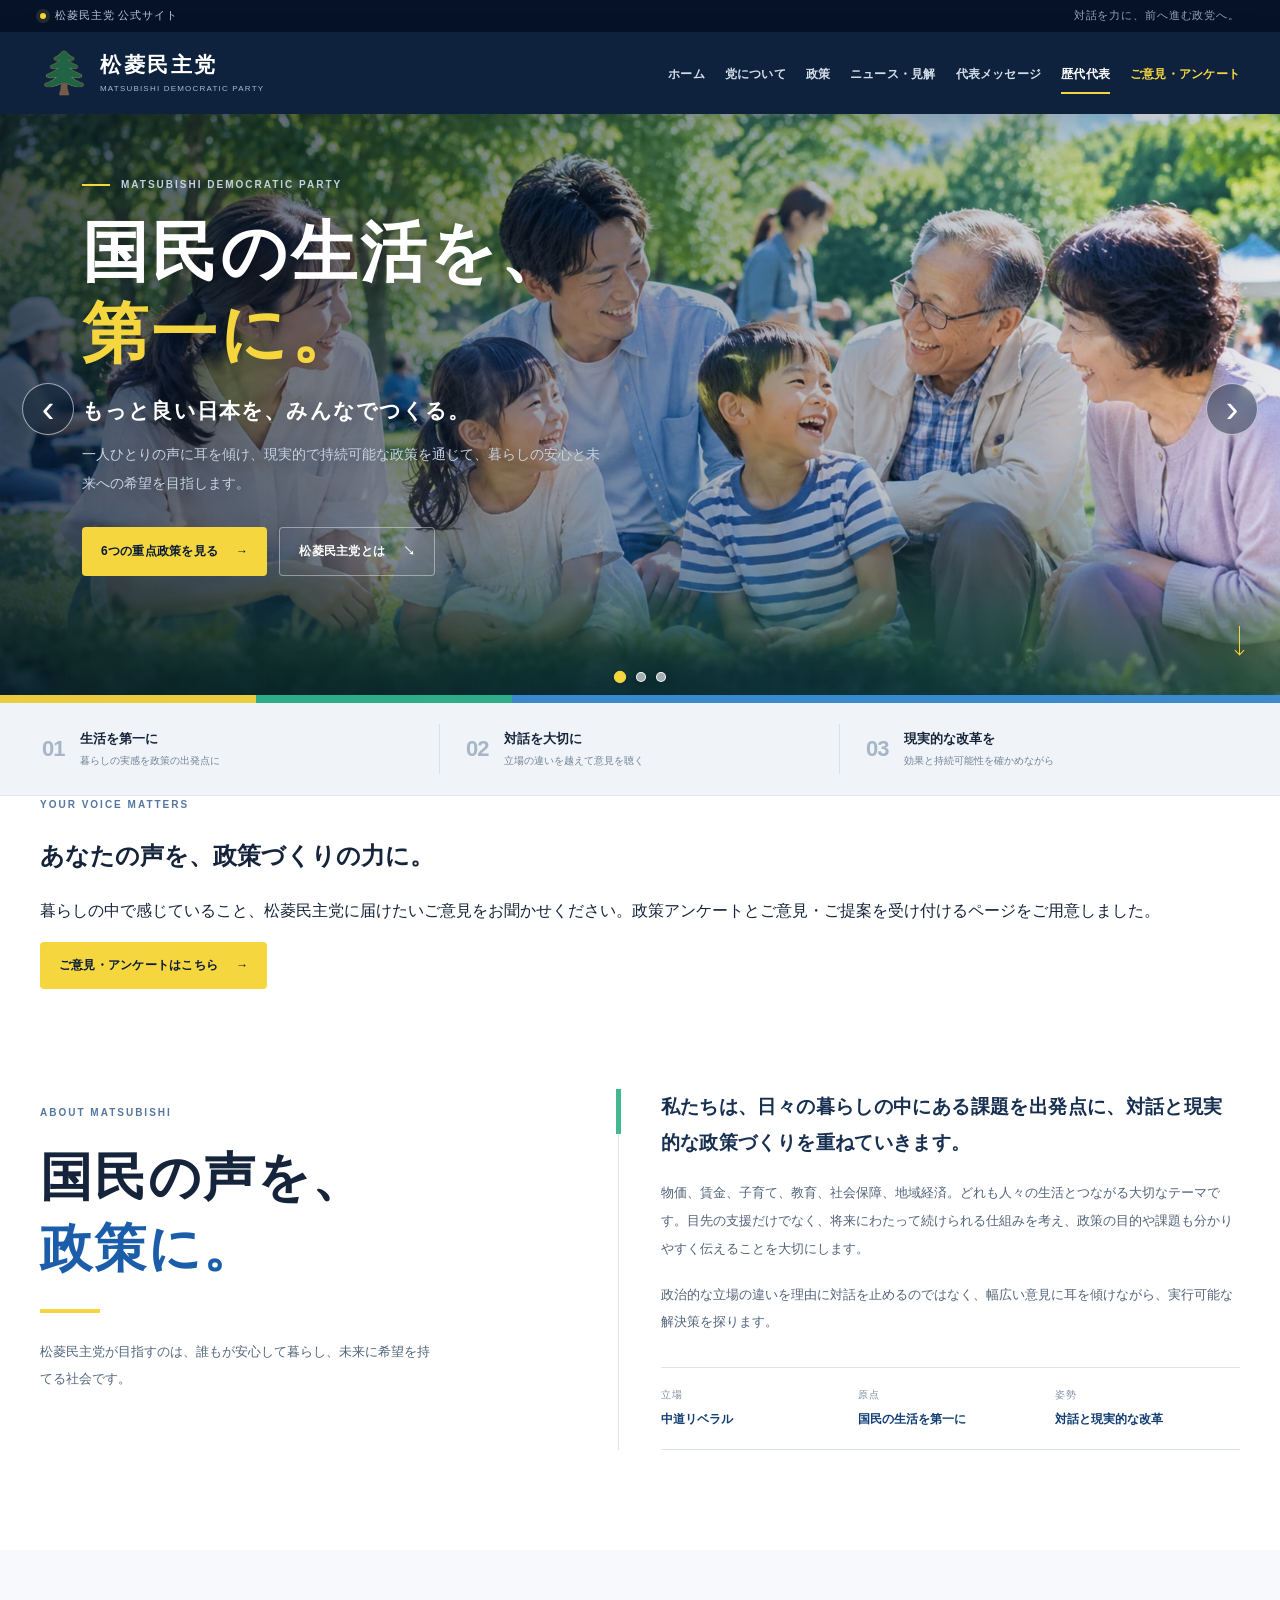
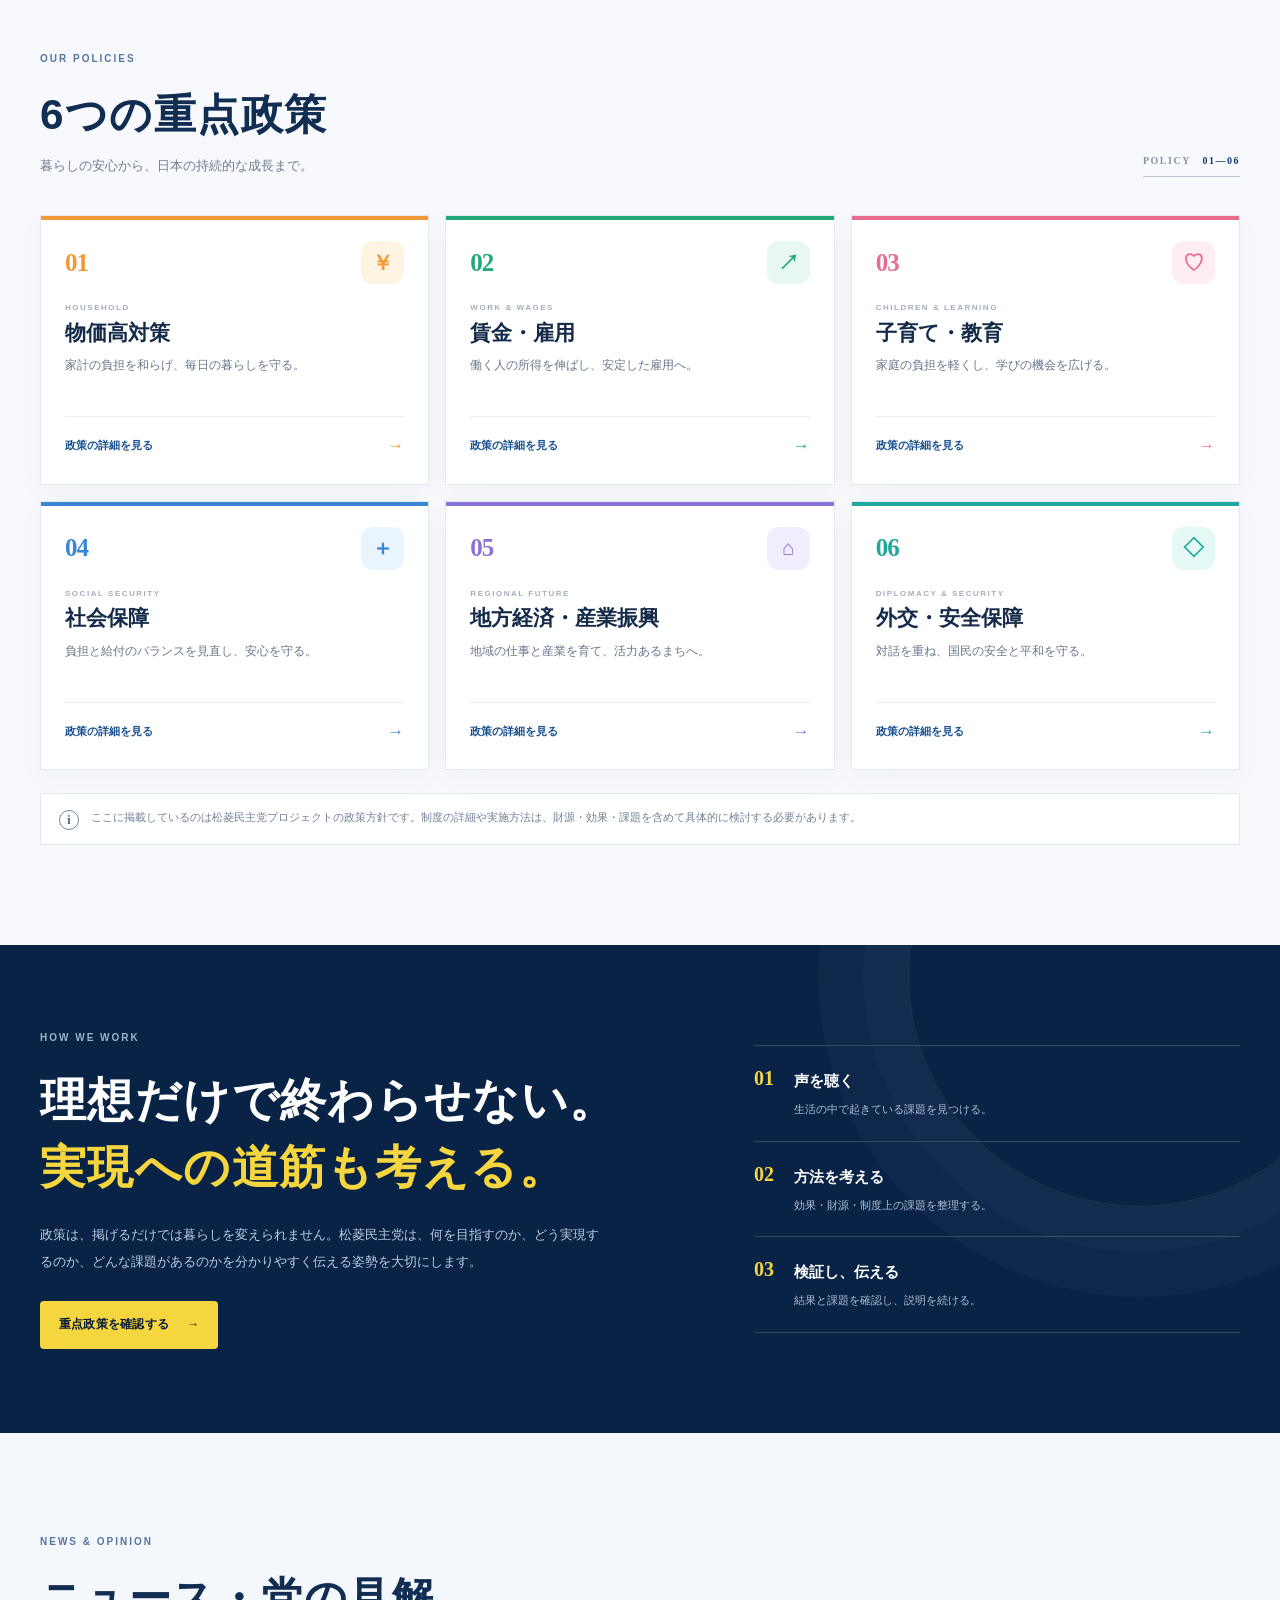
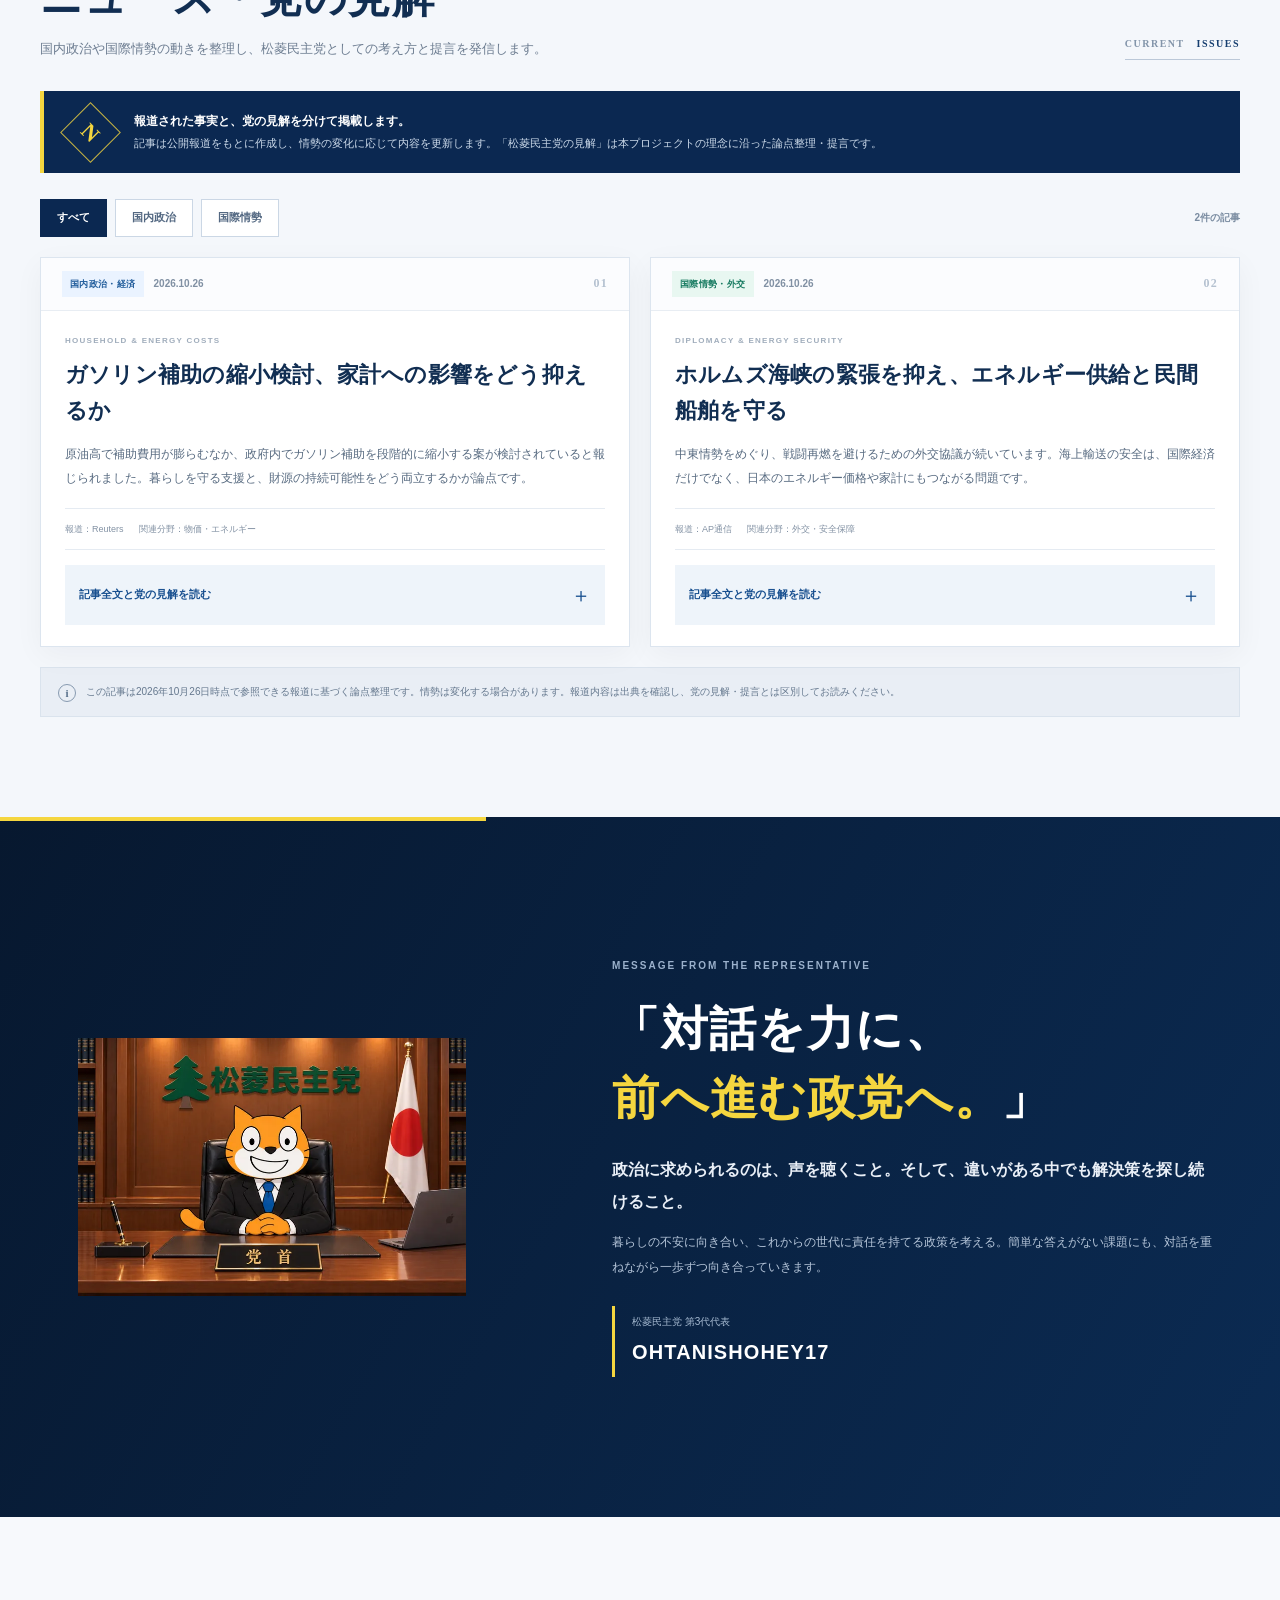
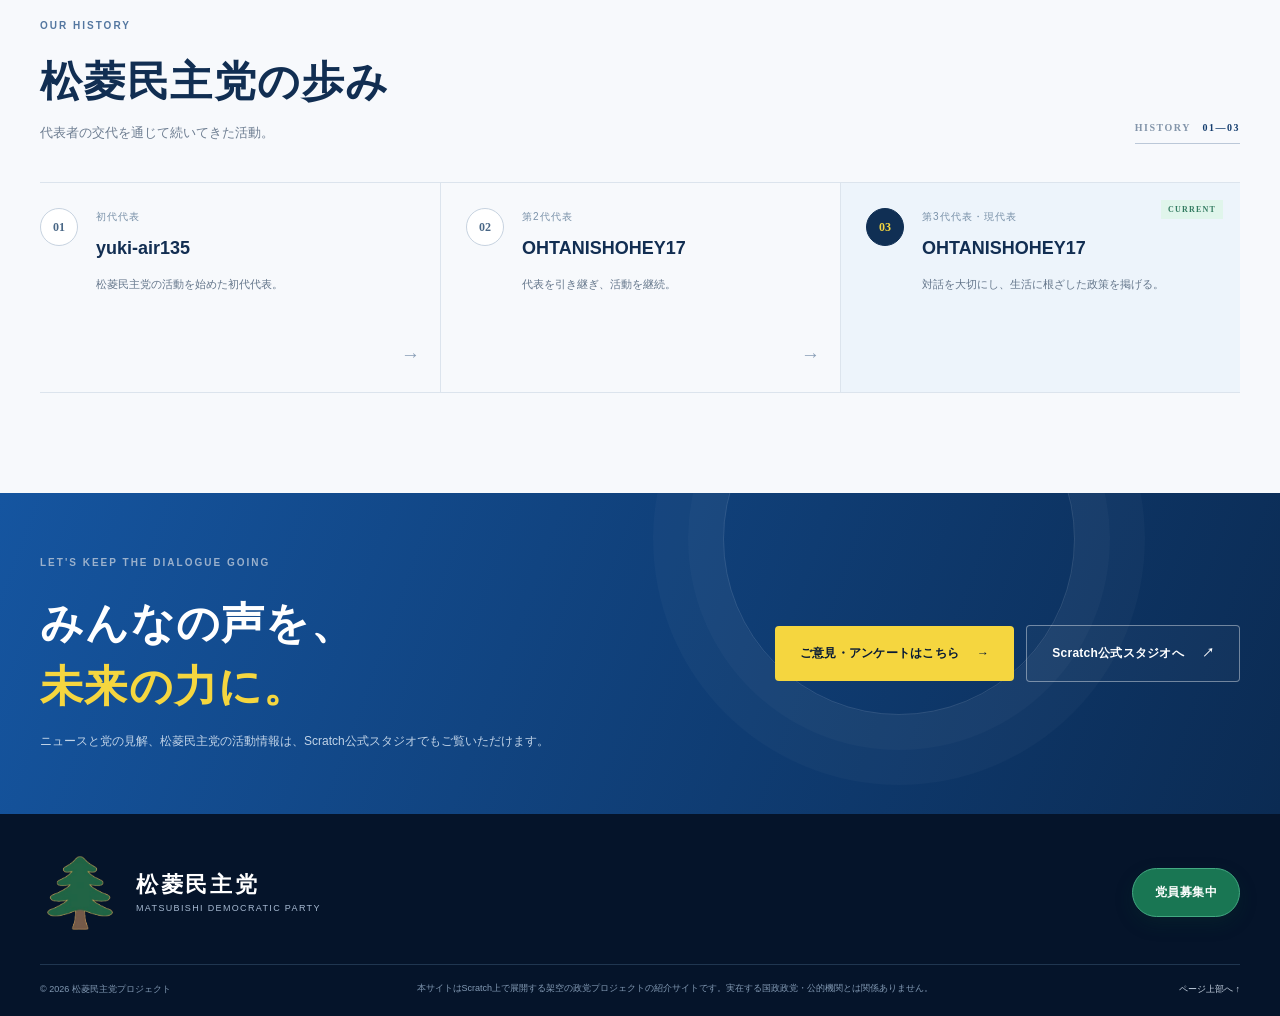
==== commit c8606c2f: "Add prominent survey invitation to homepage" ====
--- a/index.html
+++ b/index.html
@@ -90,6 +90,17 @@
       </div>
     </section>
 
+    <section class="voice-invite" id="voice-invite" aria-labelledby="voice-invite-title">
+      <div class="container voice-invite-inner">
+        <div class="voice-invite-copy">
+          <p class="section-kicker">YOUR VOICE MATTERS</p>
+          <h2 id="voice-invite-title">あなたの声を、<span>政策づくりの力に。</span></h2>
+          <p>暮らしの中で感じていること、松菱民主党に届けたいご意見をお聞かせください。政策アンケートとご意見・ご提案を受け付けるページをご用意しました。</p>
+        </div>
+        <a class="button button-yellow voice-invite-button" href="voice.html">ご意見・アンケートはこちら <span aria-hidden="true">→</span></a>
+      </div>
+    </section>
+
     <section class="section about-section" id="about">
       <div class="container about-layout">
         <div class="section-heading">
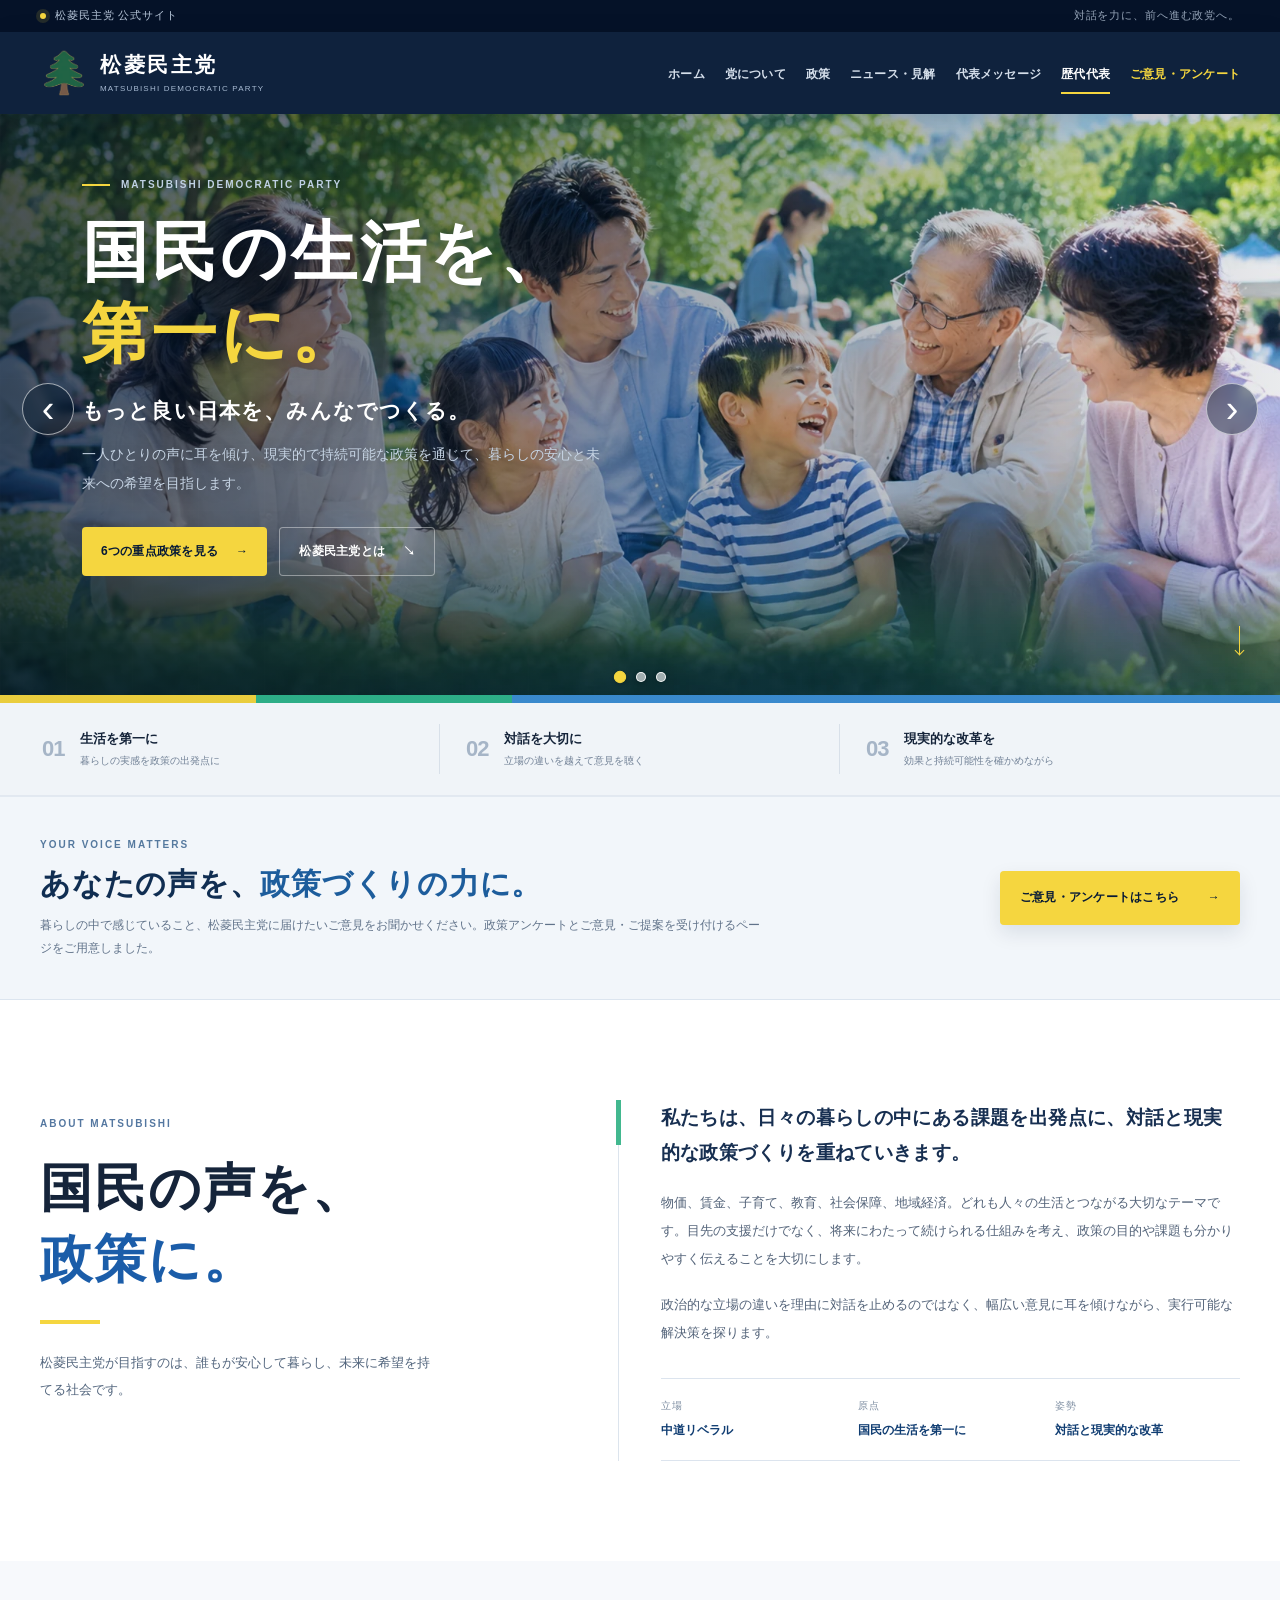
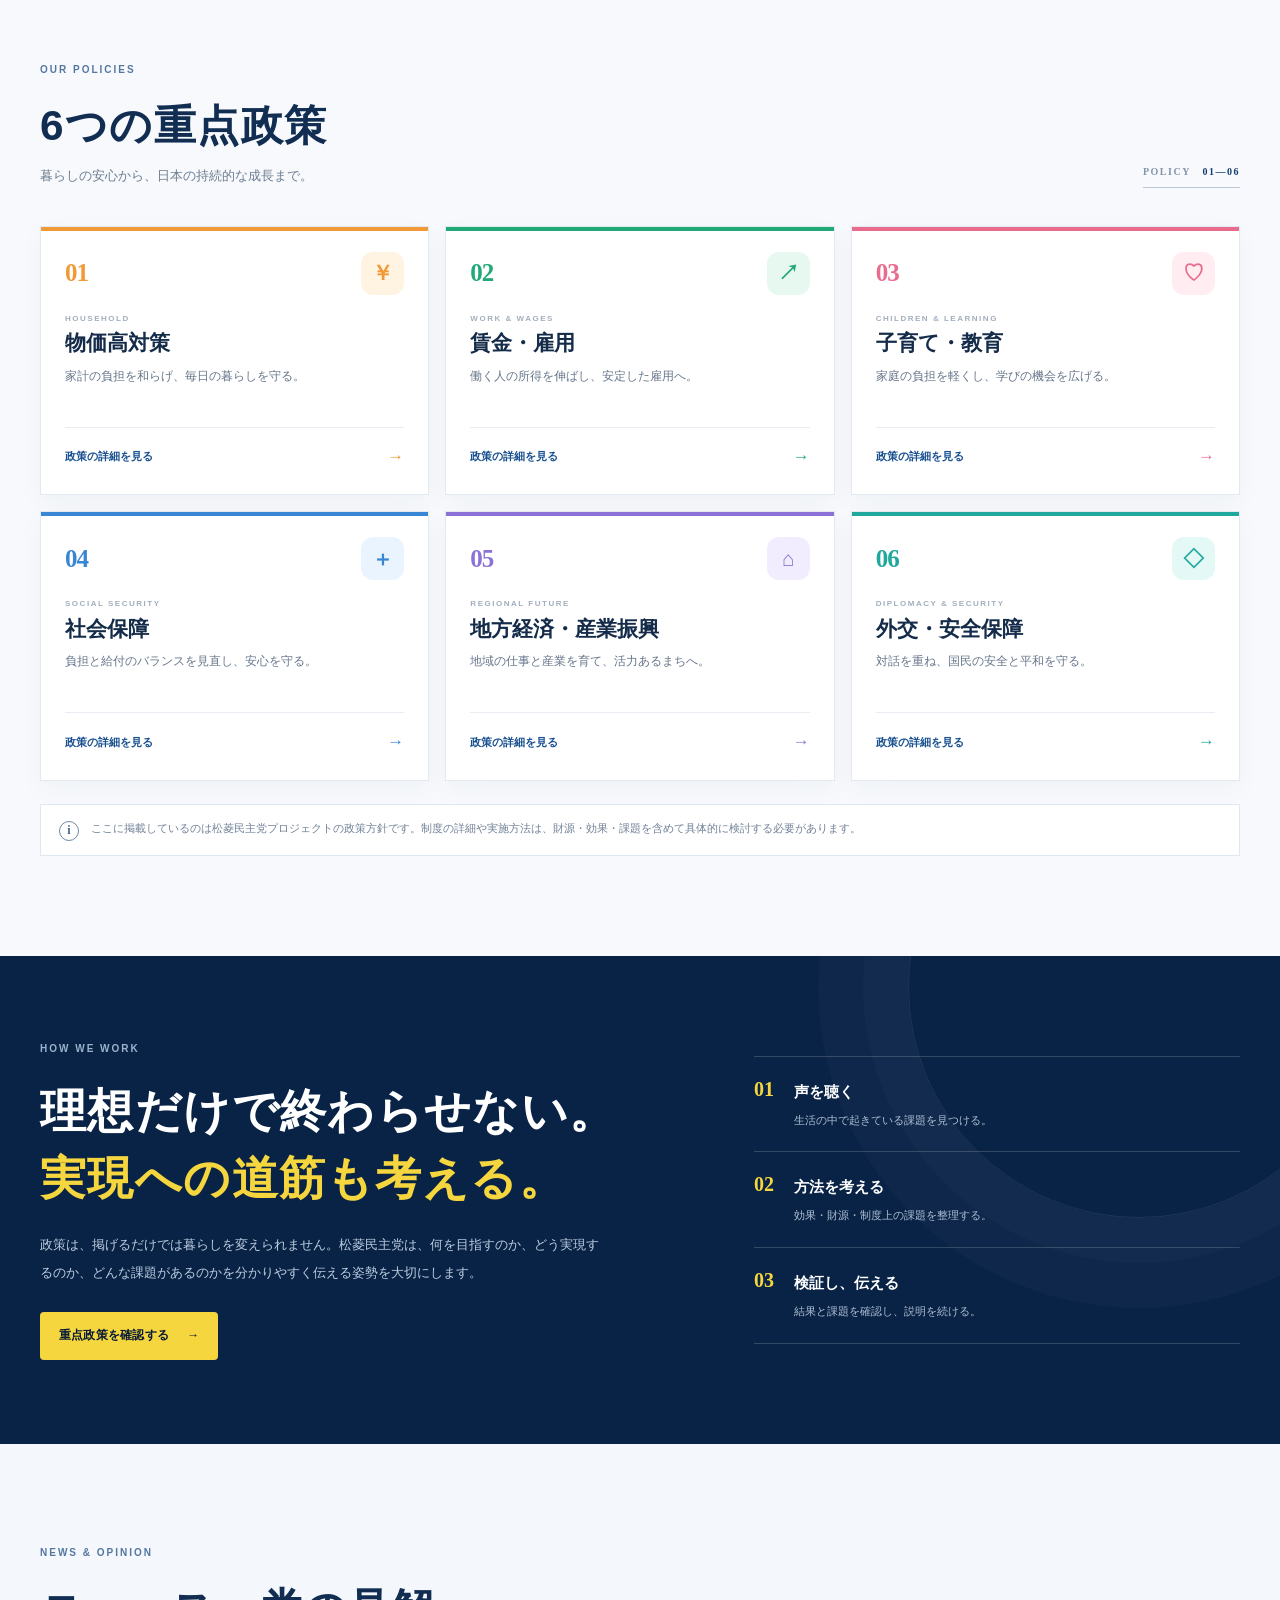
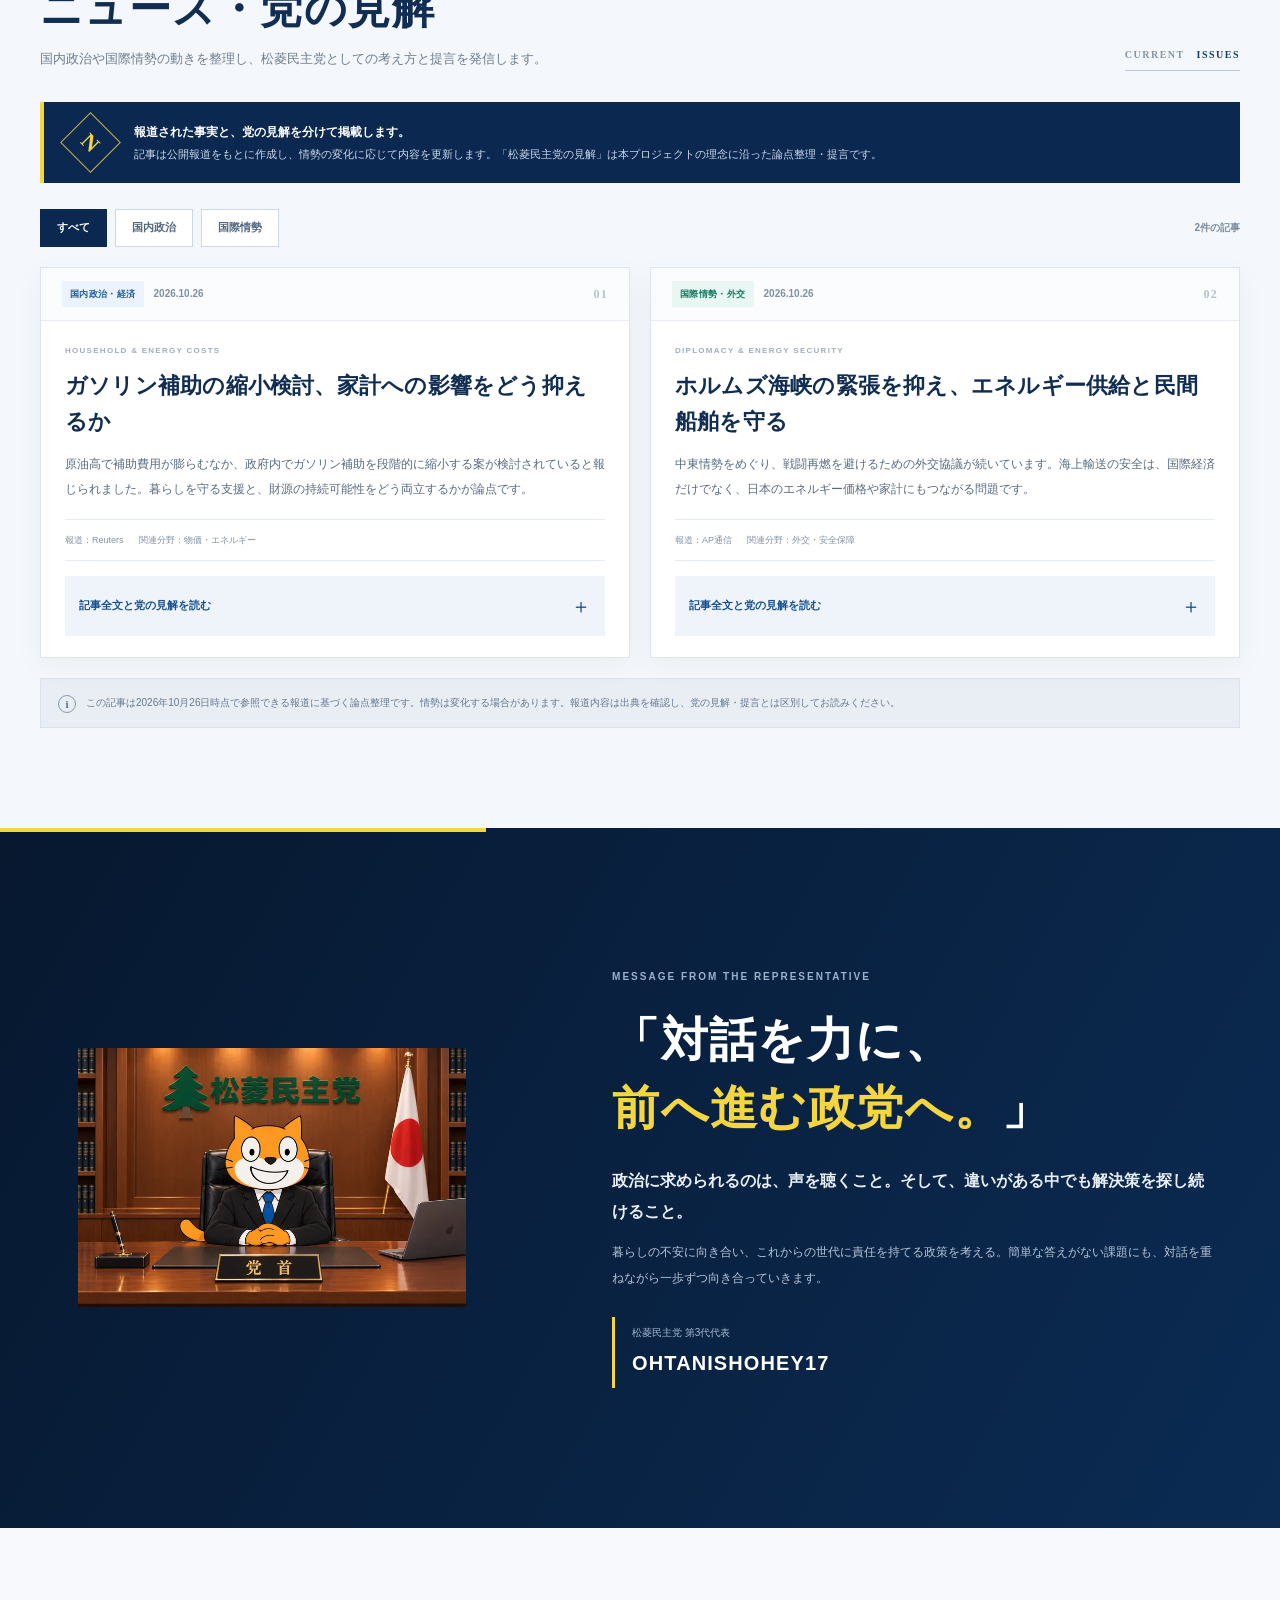
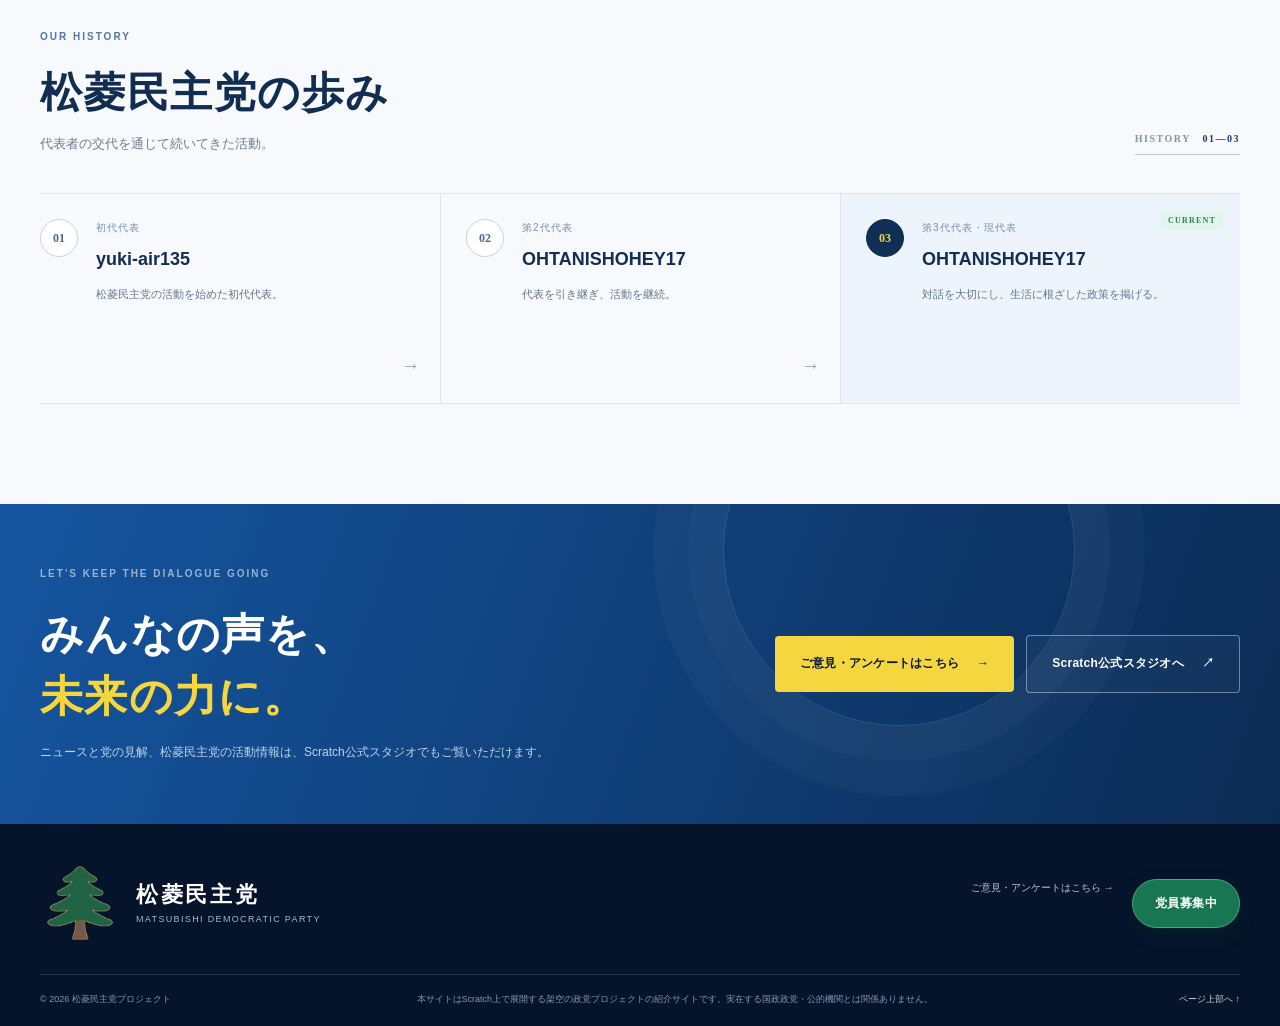
==== commit 7d9bace0: "Add survey link to site footer" ====
--- a/index.html
+++ b/index.html
@@ -244,7 +244,7 @@
   </main>
 
   <footer class="site-footer">
-    <div class="container footer-main"><a class="brand footer-brand" href="#top" aria-label="松菱民主党 ホーム"><img src="assets/logo-tree.png" width="80" height="80" alt=""><span class="brand-text"><strong>松菱民主党</strong><small>MATSUBISHI DEMOCRATIC PARTY</small></span></a><div class="footer-links"><a class="button button-yellow footer-join-button" href="https://scratch.mit.edu/projects/1231125918" target="_blank" rel="noopener noreferrer">党員募集中</a></div></div>
+    <div class="container footer-main"><a class="brand footer-brand" href="#top" aria-label="松菱民主党 ホーム"><img src="assets/logo-tree.png" width="80" height="80" alt=""><span class="brand-text"><strong>松菱民主党</strong><small>MATSUBISHI DEMOCRATIC PARTY</small></span></a><div class="footer-links"><a class="footer-feedback-button" href="voice.html">ご意見・アンケートはこちら <span aria-hidden="true">→</span></a><a class="button button-yellow footer-join-button" href="https://scratch.mit.edu/projects/1231125918" target="_blank" rel="noopener noreferrer">党員募集中</a></div></div>
     <div class="container footer-bottom"><p>© <span id="year">2026</span> 松菱民主党プロジェクト</p><p class="project-disclaimer">本サイトはScratch上で展開する架空の政党プロジェクトの紹介サイトです。実在する国政政党・公的機関とは関係ありません。</p><a href="#top" class="back-top">ページ上部へ ↑</a></div>
   </footer>
   <script src="script.js?v=20261030-scroll-fade"></script>
--- a/styles.css
+++ b/styles.css
@@ -764,3 +764,16 @@
 .closing-actions{display:flex;align-items:center;justify-content:flex-end;gap:12px;flex-wrap:wrap}
 .closing-actions .button{white-space:nowrap}
 @media(max-width:760px){.closing-actions{justify-content:flex-start}}
+
+
+/* Prominent invitation to the dedicated public feedback page. */
+.voice-invite{background:#f2f6fa;border-bottom:1px solid #dce5ef;border-top:1px solid #e2e9f1;padding:39px 0}
+.voice-invite-inner{display:flex;align-items:center;justify-content:space-between;gap:35px}
+.voice-invite-copy{max-width:720px}
+.voice-invite .section-kicker{margin:0 0 8px;color:#55799e}
+.voice-invite h2{font-size:clamp(22px,2.6vw,30px);line-height:1.45;letter-spacing:.025em;margin:0;color:#102e52;font-weight:900}
+.voice-invite h2 span{color:#1d5d9c}
+.voice-invite-copy>p:last-child{font-size:12px;line-height:1.9;color:#61738a;margin:9px 0 0}
+.voice-invite-button{min-width:240px;justify-content:space-between;padding:16px 20px;box-shadow:0 8px 20px rgba(8,27,55,.10)}
+.voice-invite-button:hover{box-shadow:0 12px 25px rgba(8,27,55,.16)}
+@media(max-width:760px){.voice-invite{padding:30px 0}.voice-invite-inner{align-items:stretch;flex-direction:column;gap:17px}.voice-invite-button{width:100%;min-width:0}.voice-invite-copy>p:last-child{font-size:11px}}
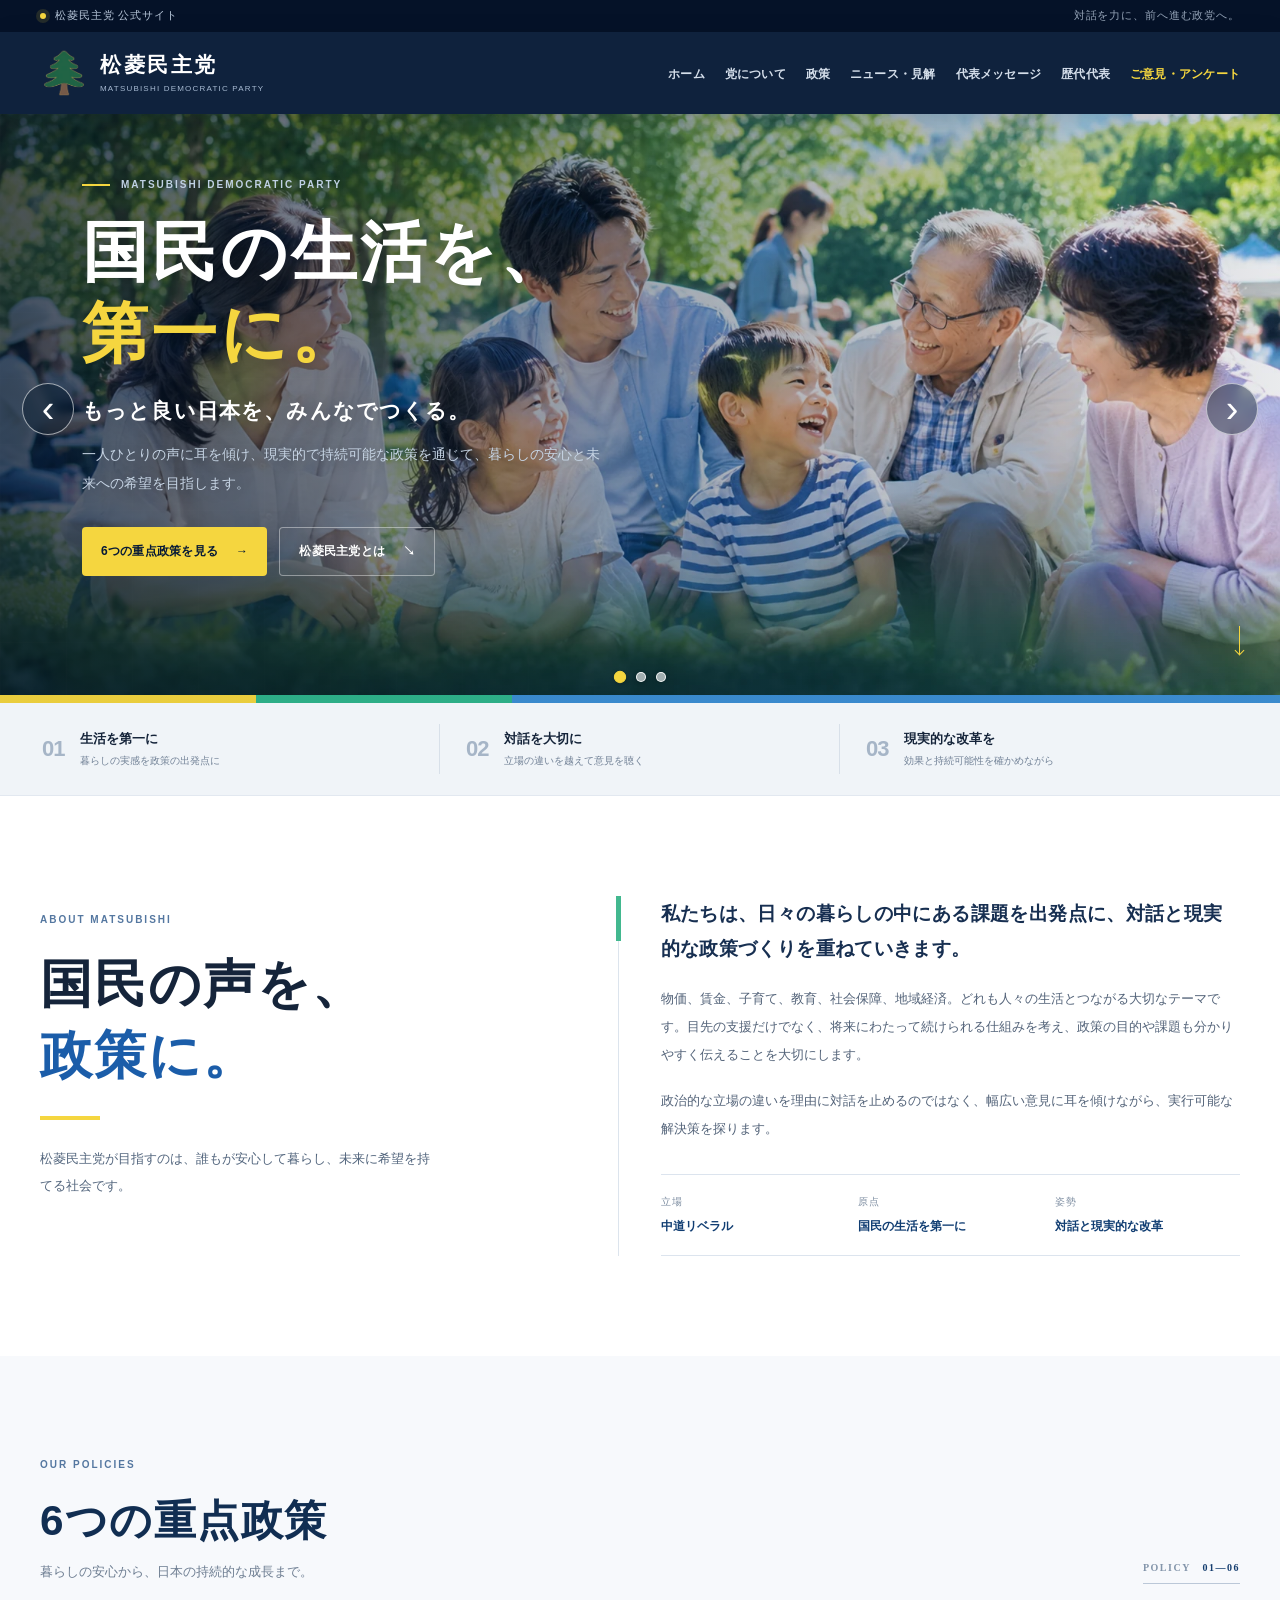
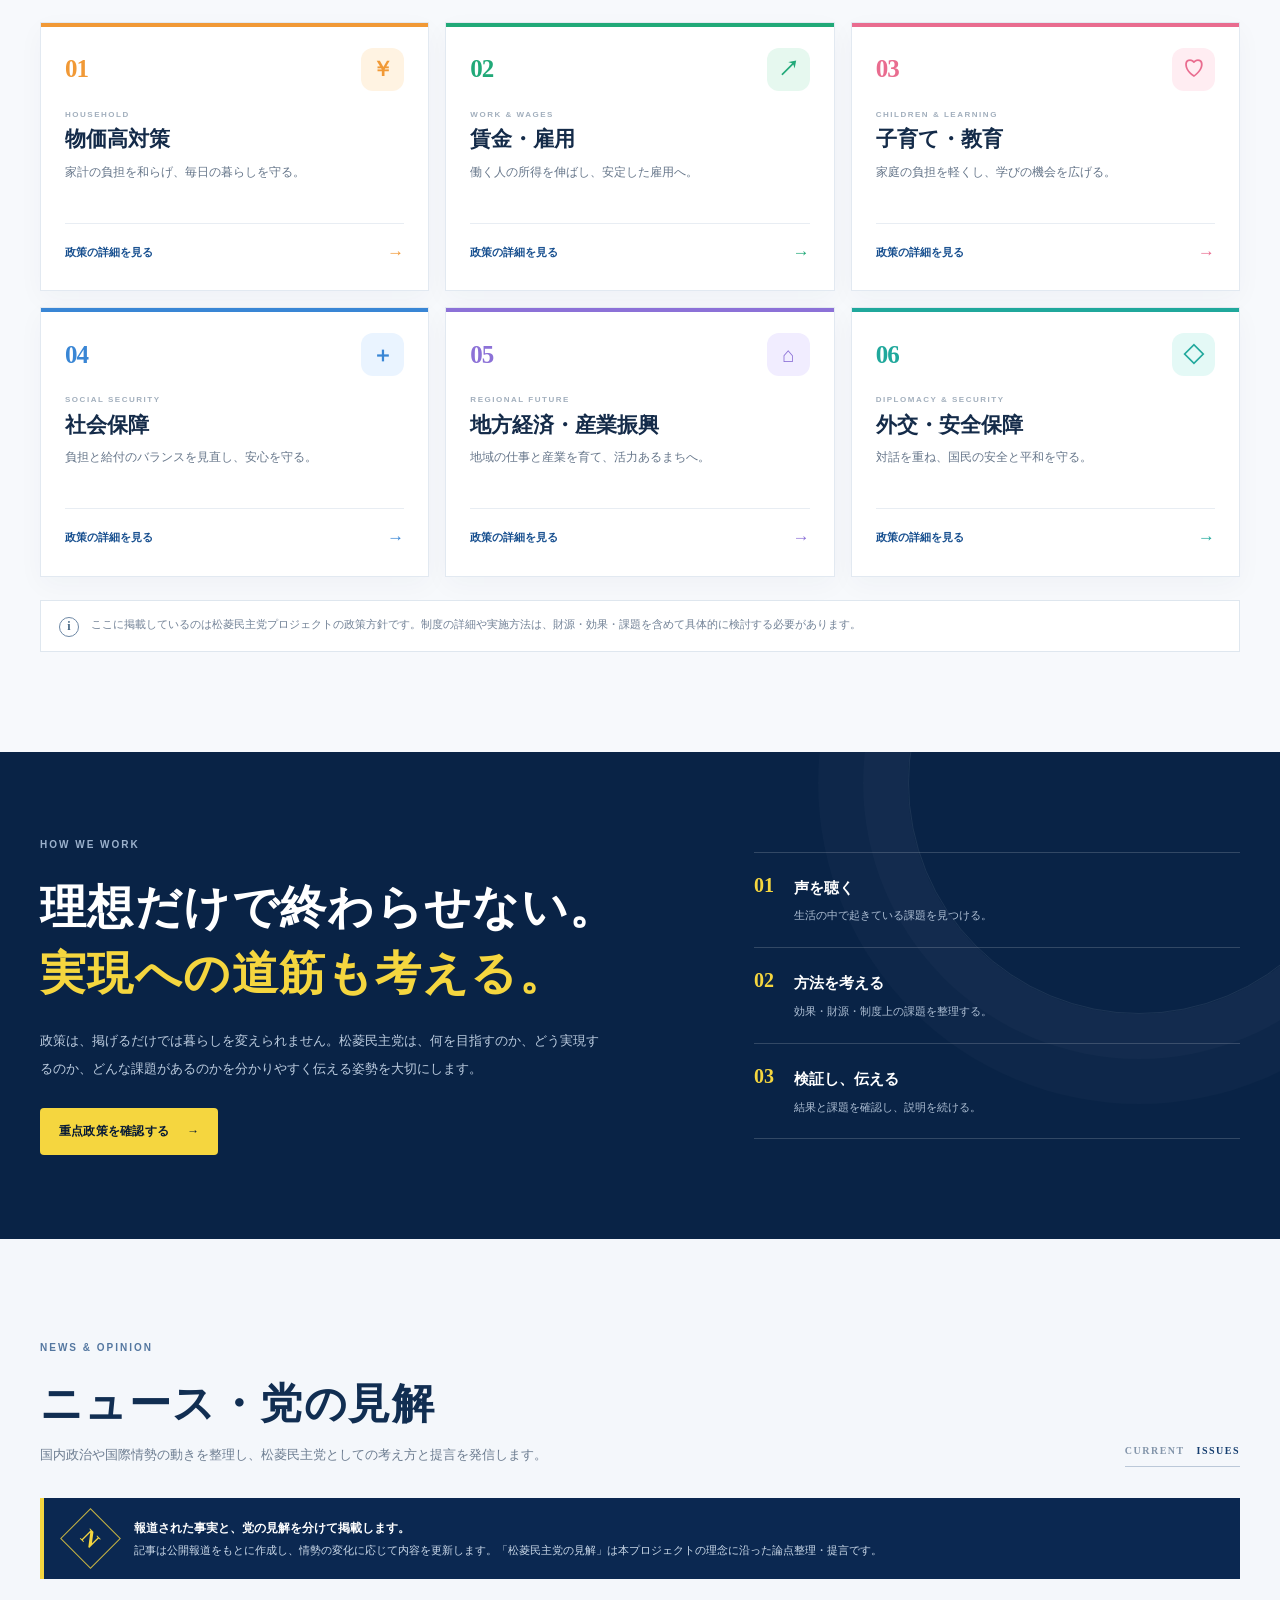
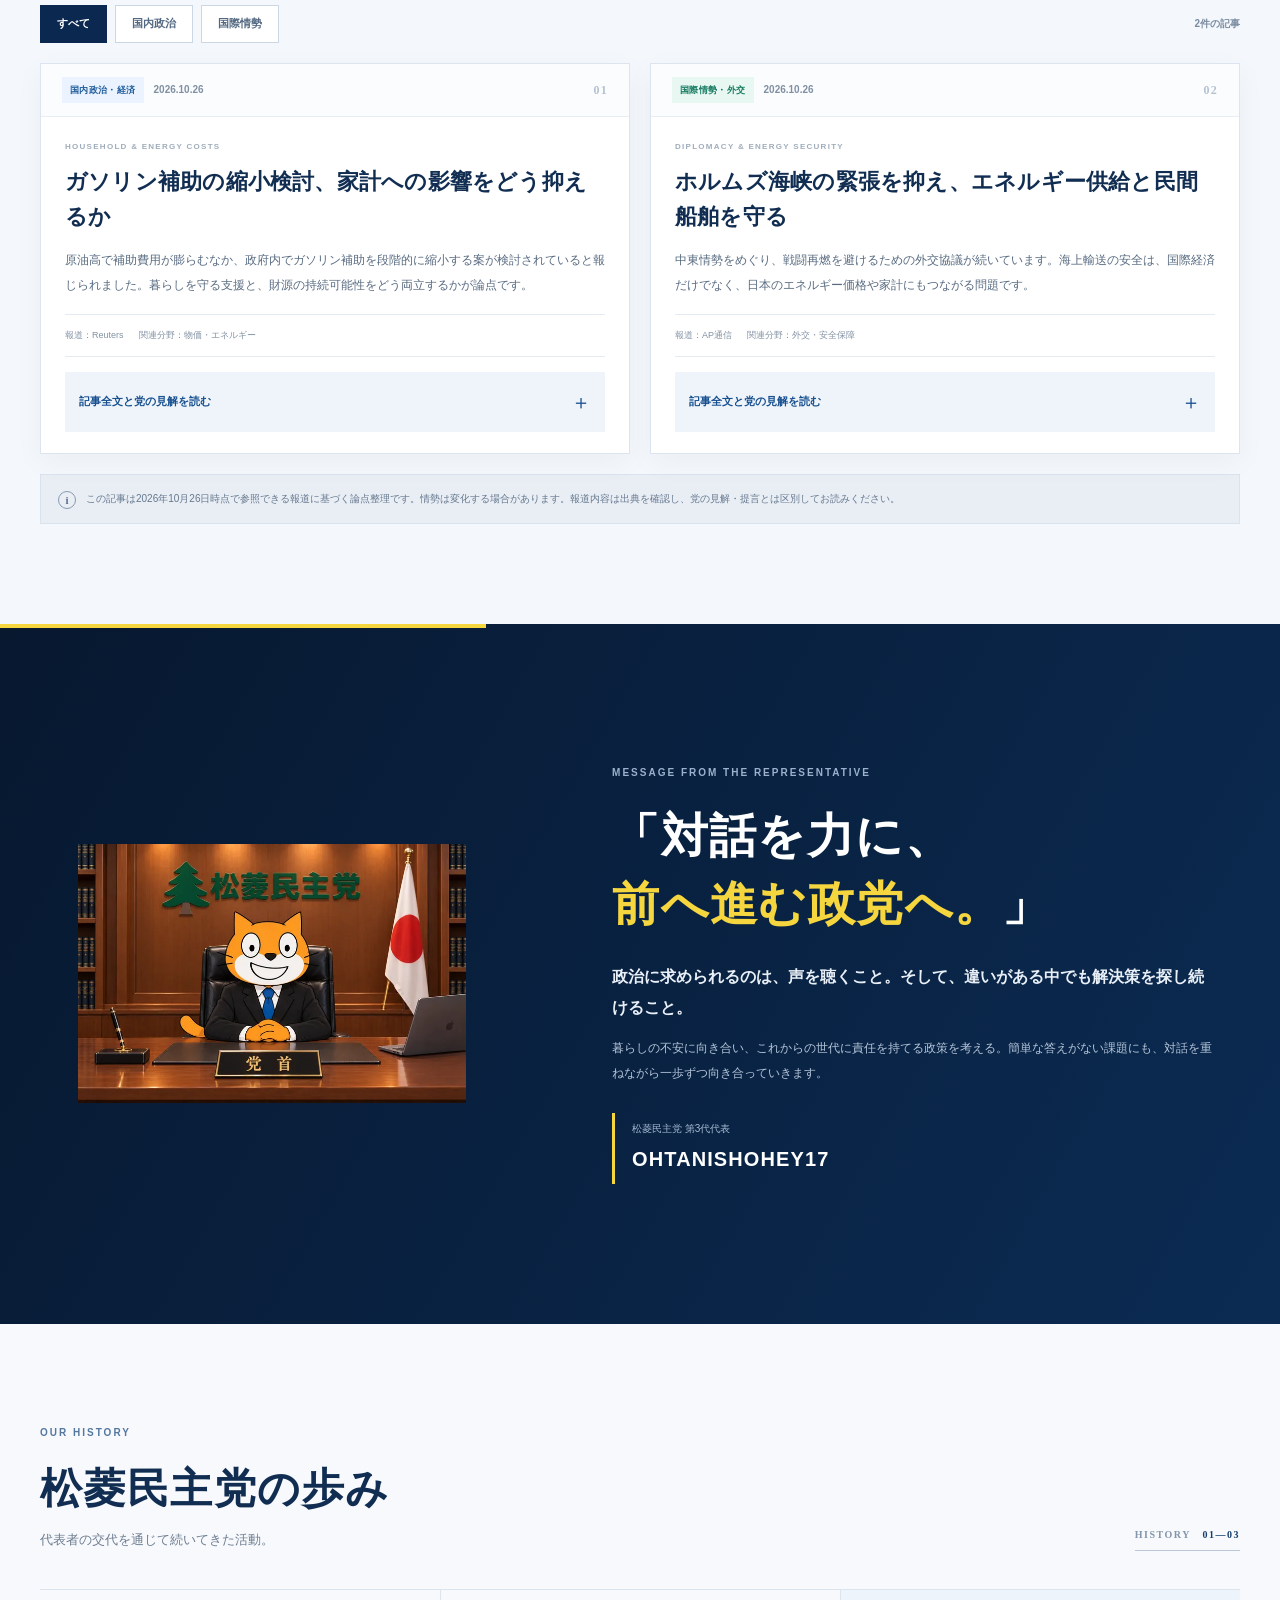
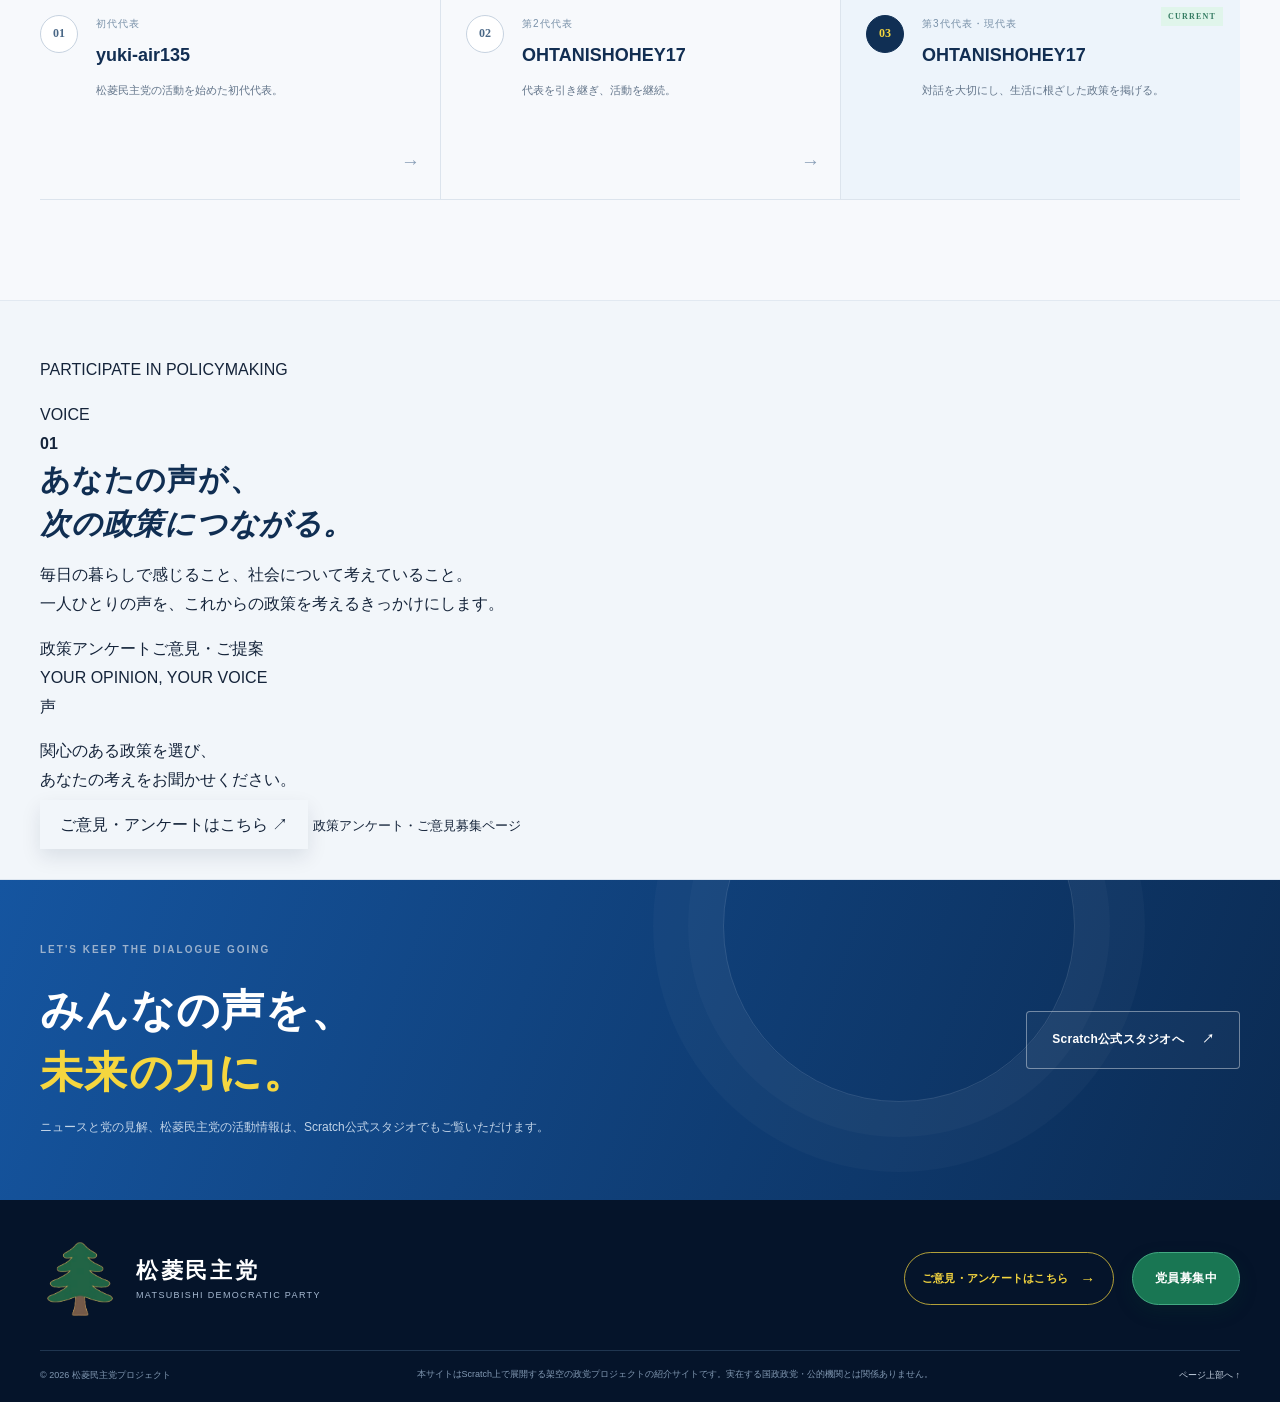
==== commit 8f9f18e7: "Move survey invitation to the lower homepage and refine layout" ====
--- a/index.html
+++ b/index.html
@@ -90,17 +90,6 @@
       </div>
     </section>
 
-    <section class="voice-invite" id="voice-invite" aria-labelledby="voice-invite-title">
-      <div class="container voice-invite-inner">
-        <div class="voice-invite-copy">
-          <p class="section-kicker">YOUR VOICE MATTERS</p>
-          <h2 id="voice-invite-title">あなたの声を、<span>政策づくりの力に。</span></h2>
-          <p>暮らしの中で感じていること、松菱民主党に届けたいご意見をお聞かせください。政策アンケートとご意見・ご提案を受け付けるページをご用意しました。</p>
-        </div>
-        <a class="button button-yellow voice-invite-button" href="voice.html">ご意見・アンケートはこちら <span aria-hidden="true">→</span></a>
-      </div>
-    </section>
-
     <section class="section about-section" id="about">
       <div class="container about-layout">
         <div class="section-heading">
@@ -238,8 +227,31 @@
       </div>
     </section>
 
+    <section class="voice-invite" id="voice-invite" aria-labelledby="voice-invite-title">
+      <div class="container">
+        <div class="voice-invite-frame">
+          <div class="voice-invite-main">
+            <p class="voice-invite-kicker"><span></span> PARTICIPATE IN POLICYMAKING</p>
+            <div class="voice-invite-heading-row">
+              <span class="voice-invite-index">VOICE<br><b>01</b></span>
+              <h2 id="voice-invite-title">あなたの声が、<br><em>次の政策につながる。</em></h2>
+            </div>
+            <p class="voice-invite-description">毎日の暮らしで感じること、社会について考えていること。<br class="voice-desktop-break">一人ひとりの声を、これからの政策を考えるきっかけにします。</p>
+            <div class="voice-invite-tags" aria-label="参加できる内容"><span>政策アンケート</span><span>ご意見・ご提案</span></div>
+          </div>
+          <aside class="voice-invite-action" aria-label="アンケートページへの案内">
+            <span class="voice-invite-action-label">YOUR OPINION, YOUR VOICE</span>
+            <div class="voice-invite-action-mark" aria-hidden="true">声</div>
+            <p>関心のある政策を選び、<br>あなたの考えをお聞かせください。</p>
+            <a class="voice-invite-button" href="voice.html">ご意見・アンケートはこちら <span aria-hidden="true">↗</span></a>
+            <small>政策アンケート・ご意見募集ページ</small>
+          </aside>
+        </div>
+      </div>
+    </section>
+
     <section class="closing-cta">
-      <div class="container closing-inner"><div><p class="section-kicker section-kicker-light">LET'S KEEP THE DIALOGUE GOING</p><h2>みんなの声を、<br><span>未来の力に。</span></h2><p>ニュースと党の見解、松菱民主党の活動情報は、Scratch公式スタジオでもご覧いただけます。</p></div><div class="closing-actions"><a class="button button-yellow button-large" href="voice.html">ご意見・アンケートはこちら <span aria-hidden="true">→</span></a><a class="button button-outline button-large" href="https://scratch.mit.edu/studios/51175311/" target="_blank" rel="noopener noreferrer">Scratch公式スタジオへ <span aria-hidden="true">↗</span></a></div></div>
+      <div class="container closing-inner"><div><p class="section-kicker section-kicker-light">LET'S KEEP THE DIALOGUE GOING</p><h2>みんなの声を、<br><span>未来の力に。</span></h2><p>ニュースと党の見解、松菱民主党の活動情報は、Scratch公式スタジオでもご覧いただけます。</p></div><div class="closing-actions"><a class="button button-outline button-large" href="https://scratch.mit.edu/studios/51175311/" target="_blank" rel="noopener noreferrer">Scratch公式スタジオへ <span aria-hidden="true">↗</span></a></div></div>
     </section>
   </main>
 
--- a/styles.css
+++ b/styles.css
@@ -777,3 +777,9 @@
 .voice-invite-button{min-width:240px;justify-content:space-between;padding:16px 20px;box-shadow:0 8px 20px rgba(8,27,55,.10)}
 .voice-invite-button:hover{box-shadow:0 12px 25px rgba(8,27,55,.16)}
 @media(max-width:760px){.voice-invite{padding:30px 0}.voice-invite-inner{align-items:stretch;flex-direction:column;gap:17px}.voice-invite-button{width:100%;min-width:0}.voice-invite-copy>p:last-child{font-size:11px}}
+
+/* Footer link to the public feedback page. */
+
+.footer-feedback-button{display:inline-flex;align-items:center;justify-content:center;gap:12px;padding:12px 17px;border:1px solid rgba(245,214,63,.72);border-radius:999px;color:#f5d63f;font-size:11px;font-weight:900;letter-spacing:.025em;white-space:nowrap;transition:background .2s,color .2s,transform .2s}
+.footer-feedback-button:hover{background:#f5d63f;color:#081b37;transform:translateY(-2px)}
+.footer-feedback-button span{font-size:15px;font-weight:500}
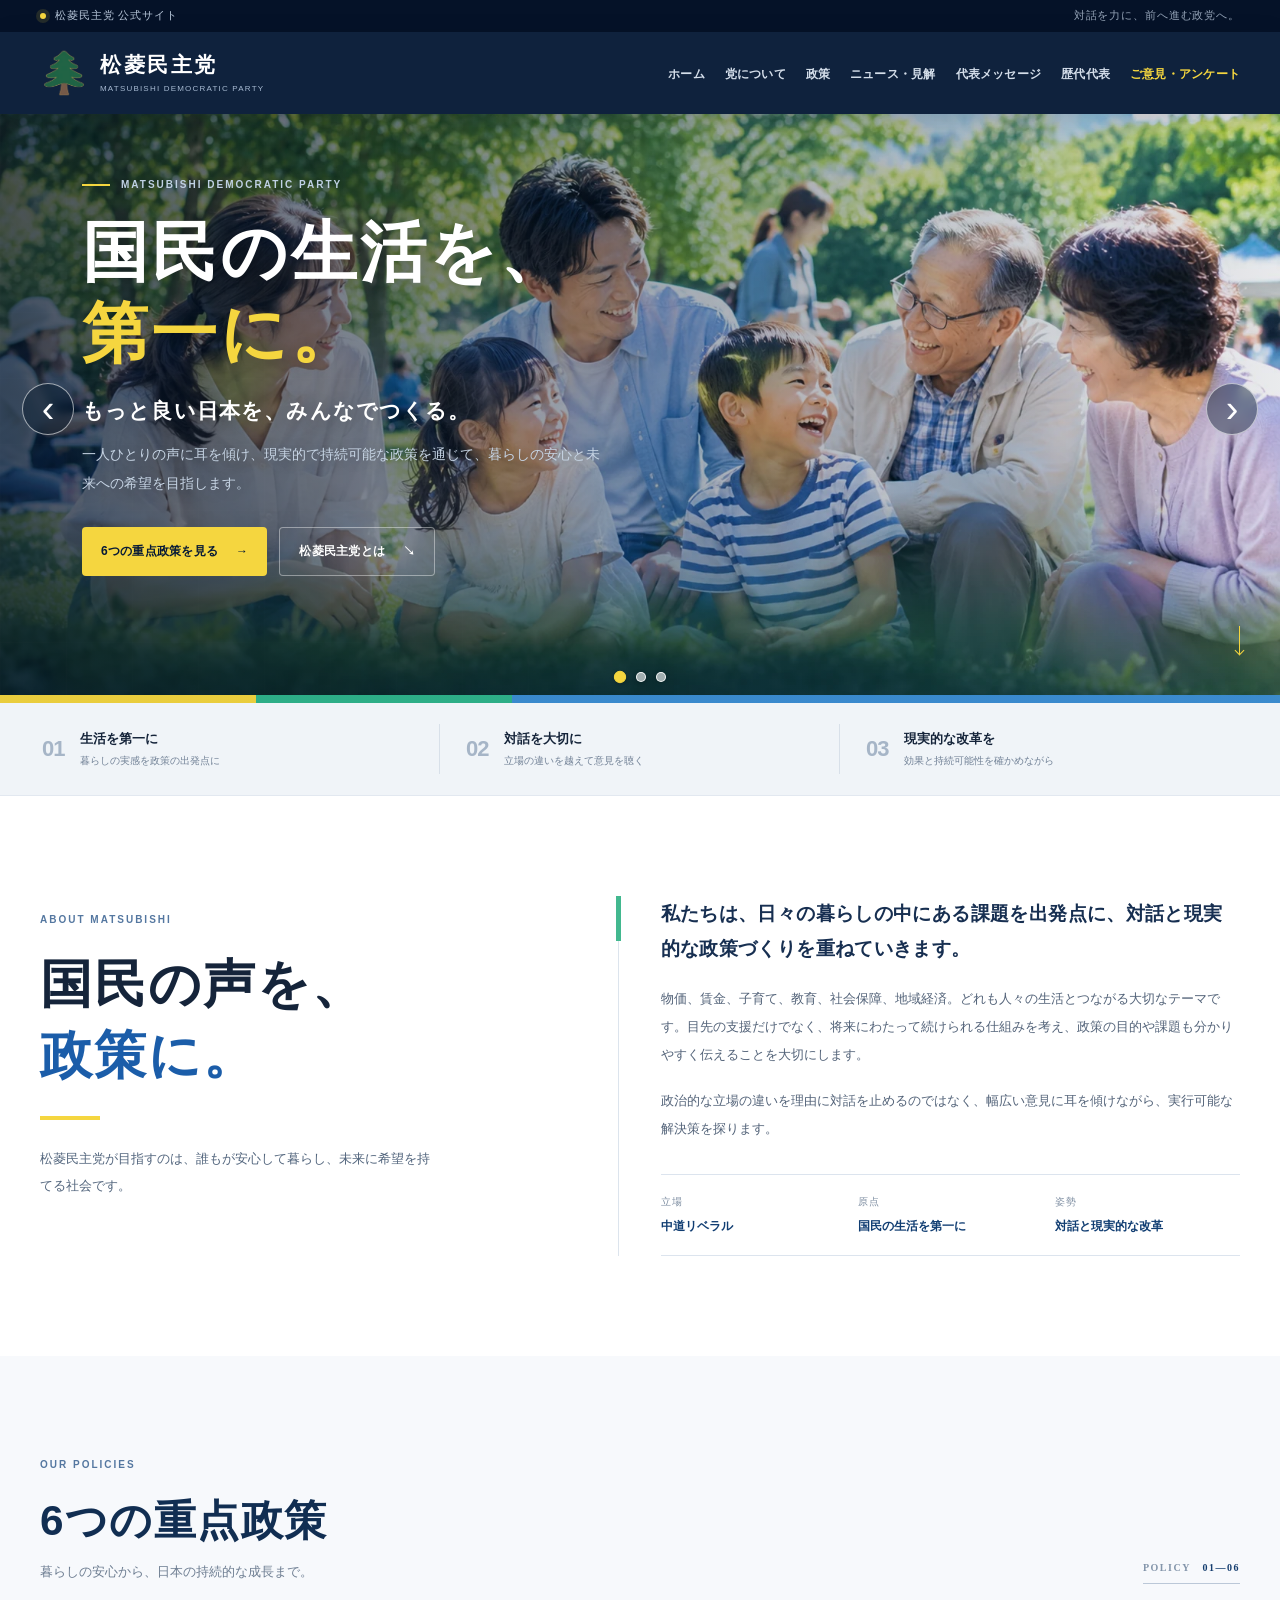
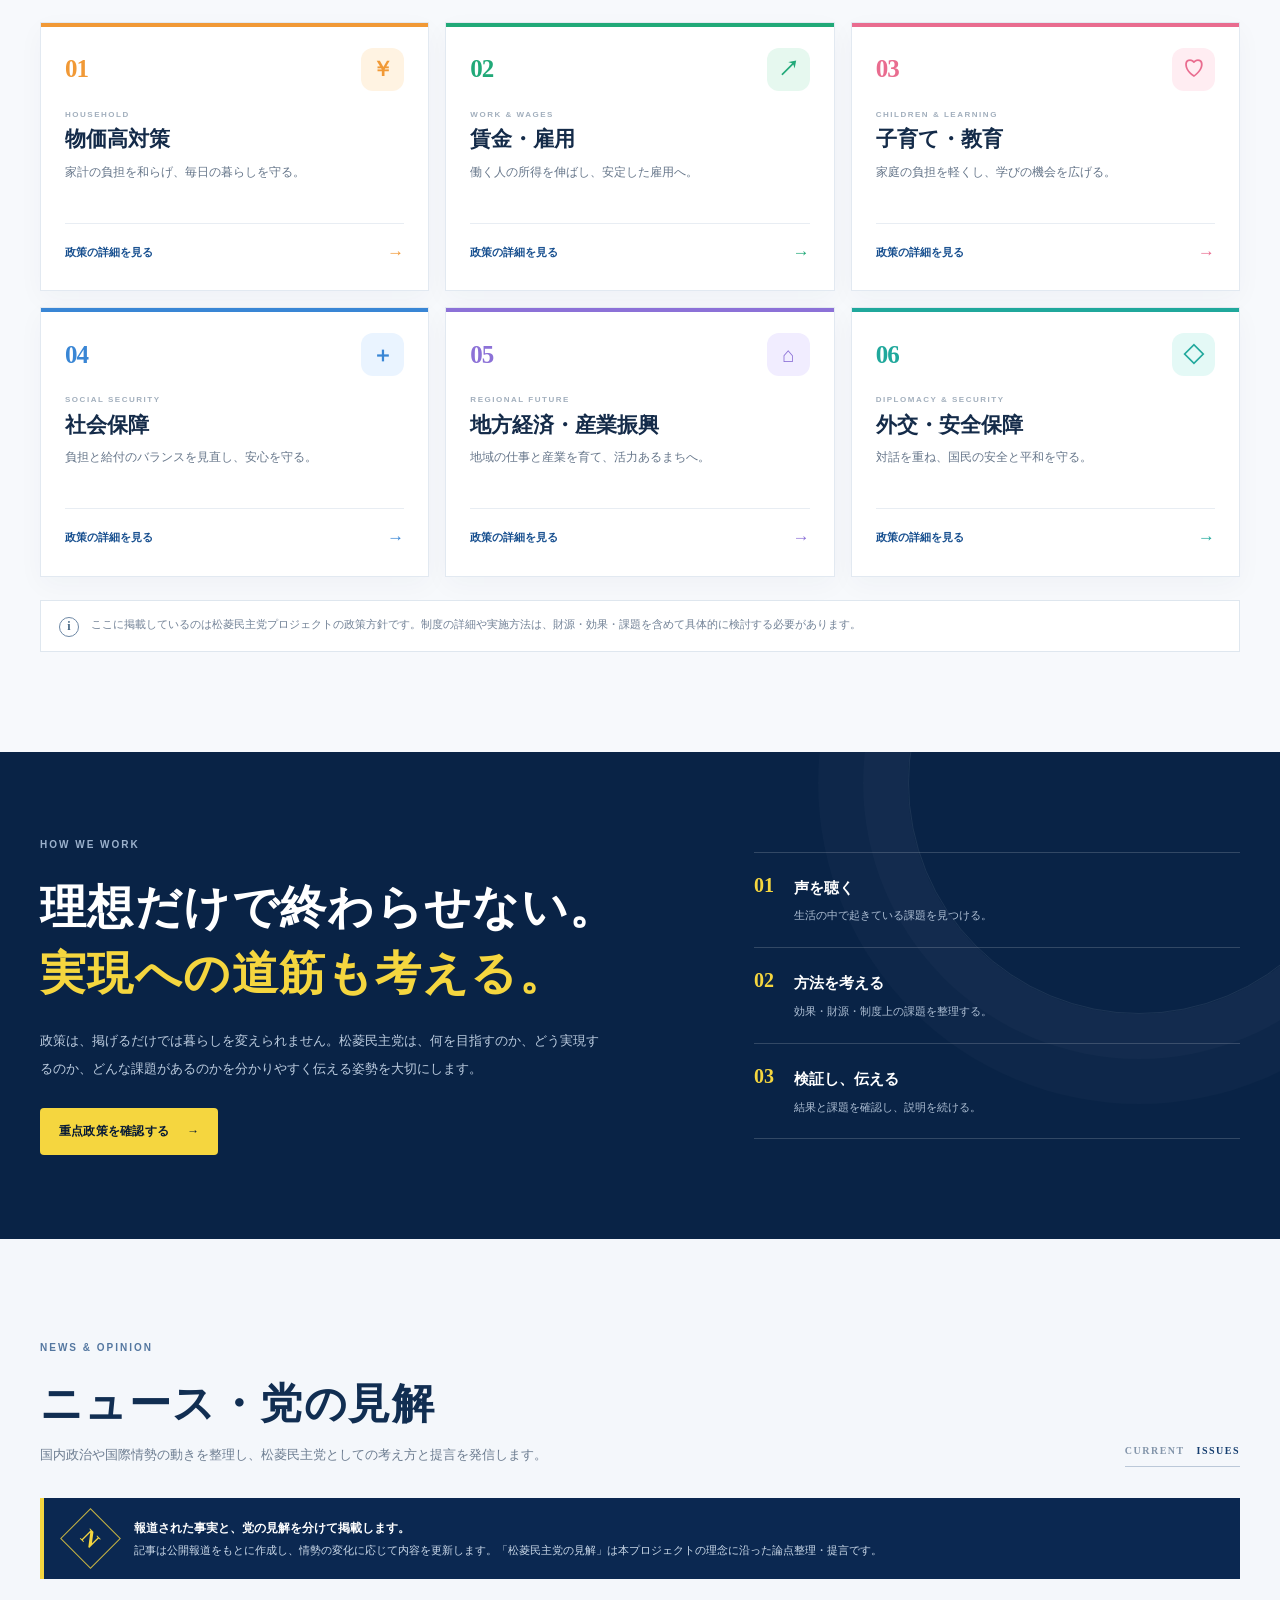
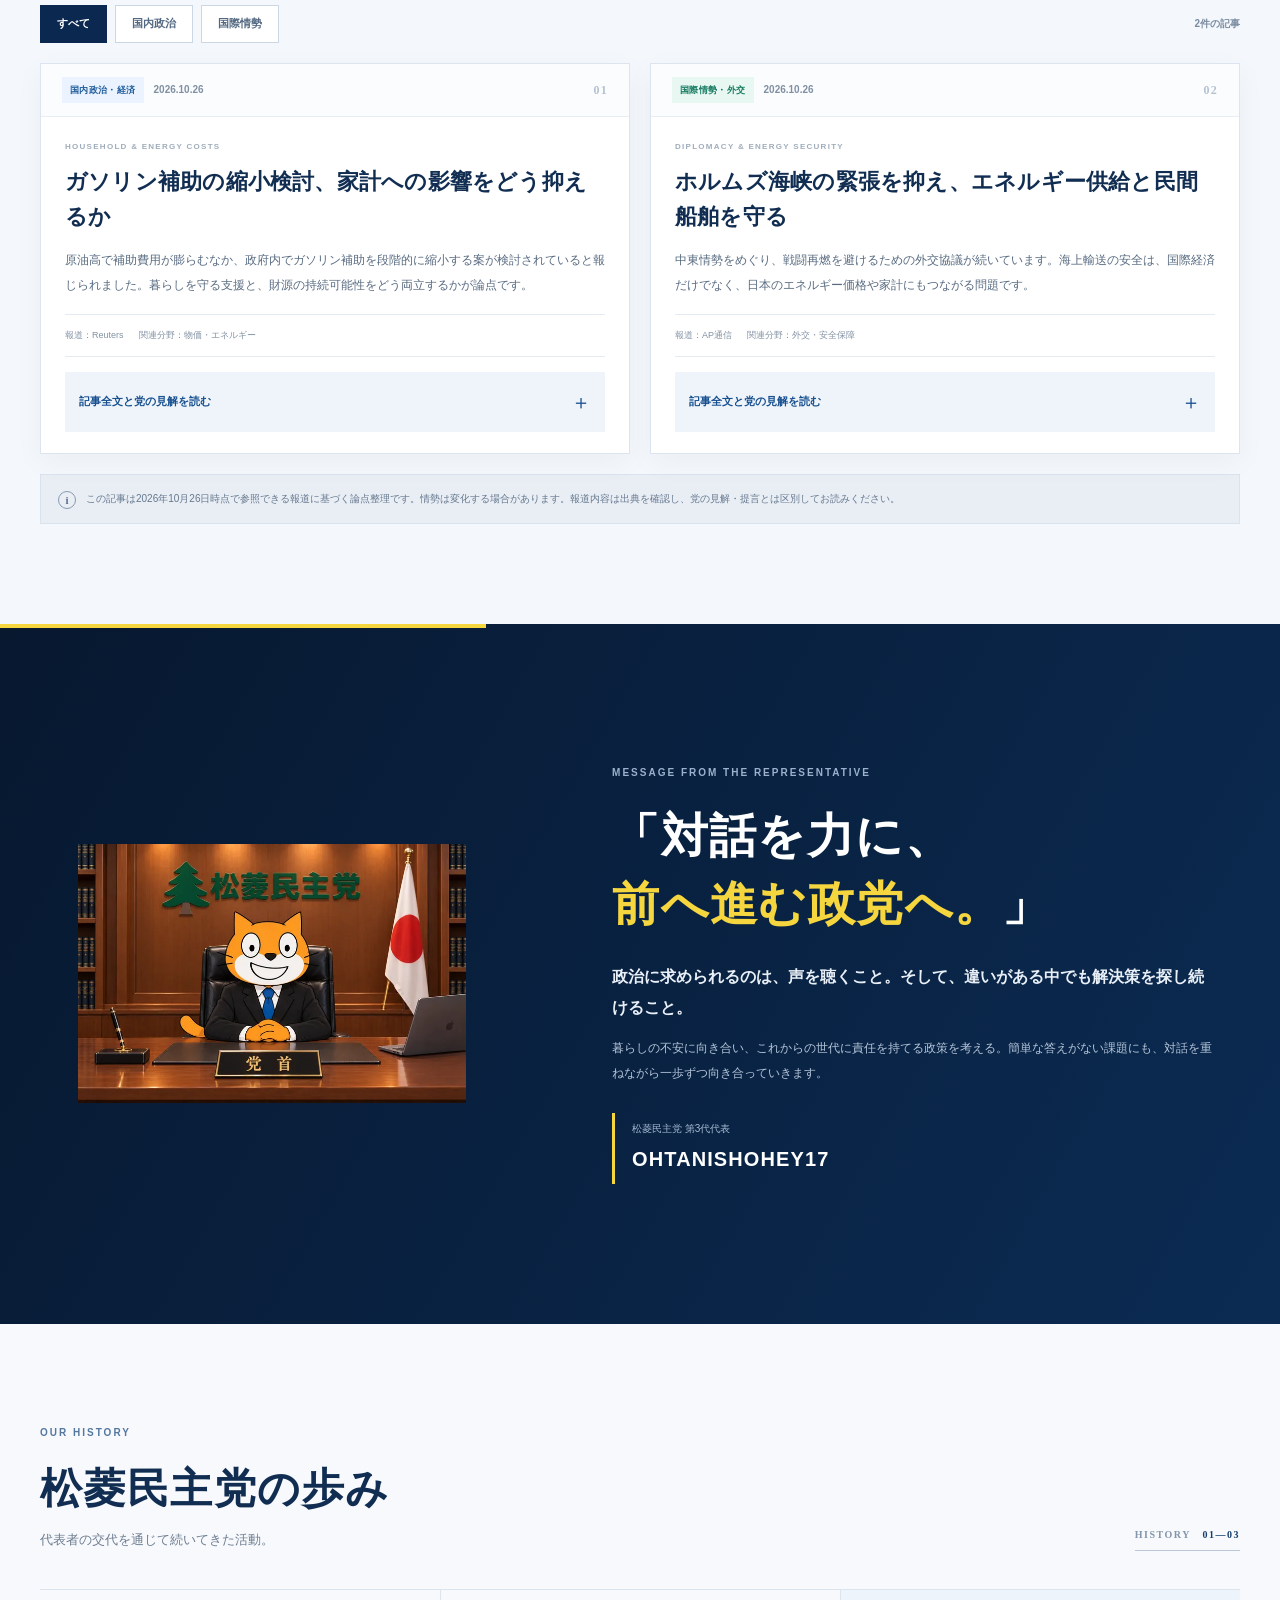
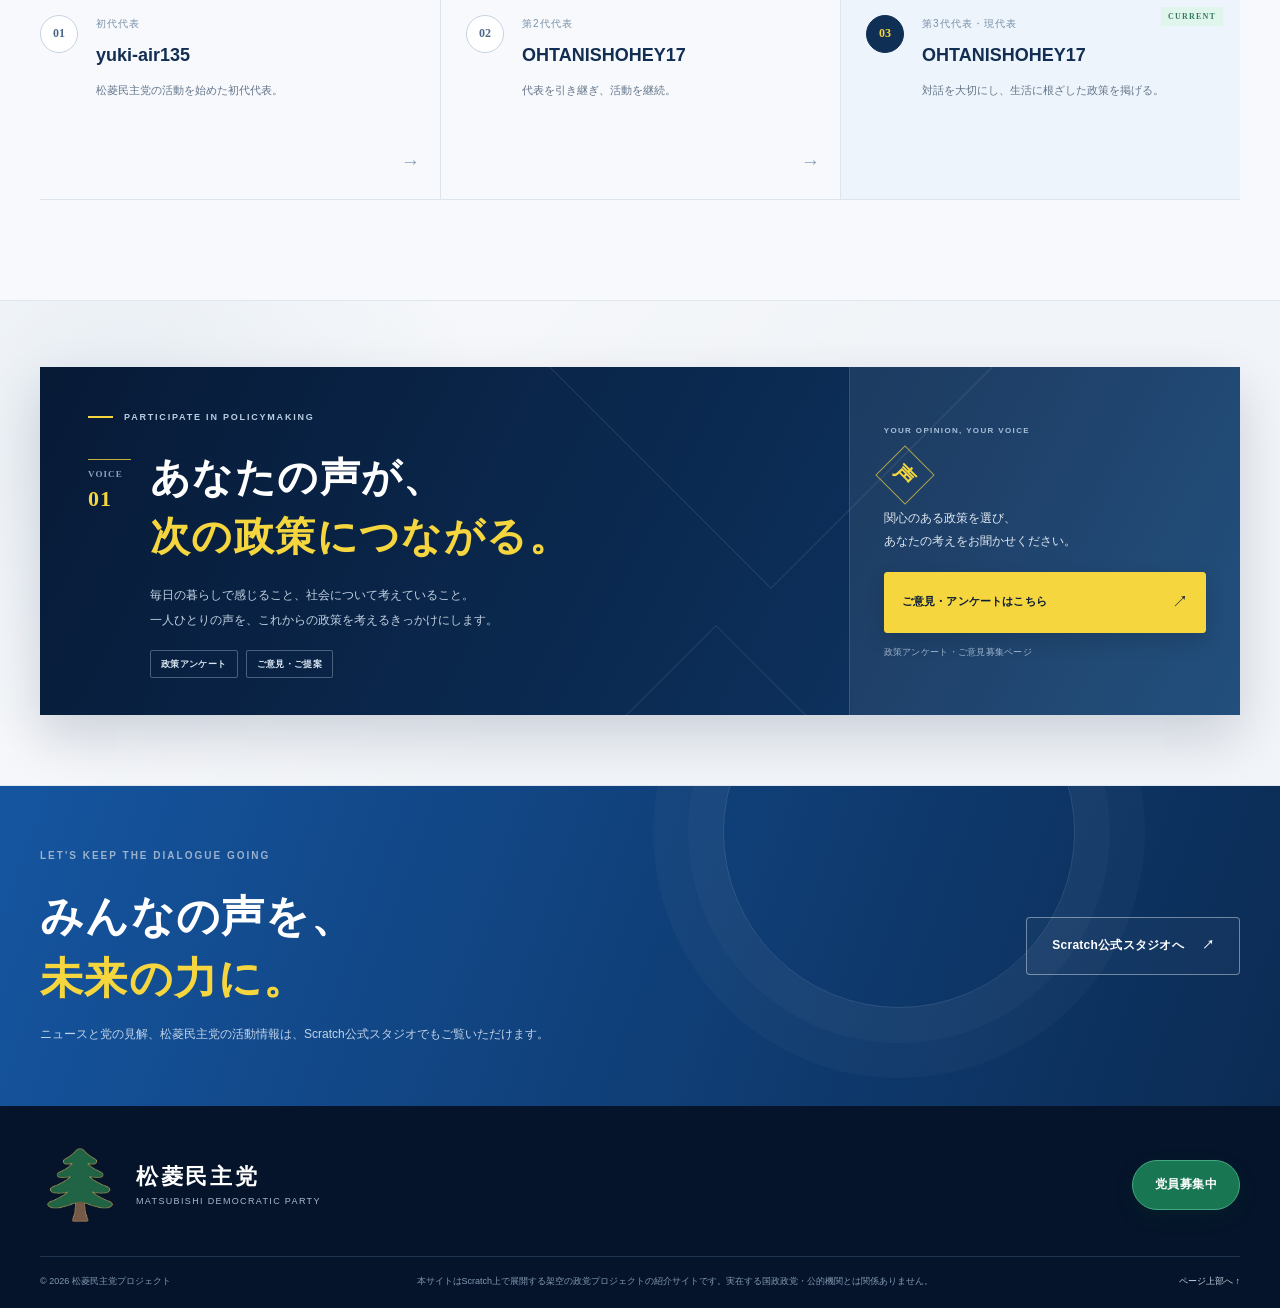
==== commit ab846639: "Remove survey CTA from bottom-right footer" ====
--- a/index.html
+++ b/index.html
@@ -25,7 +25,7 @@
   }
   </script>
   <link rel="icon" href="assets/logo-tree.png" type="image/png">
-  <link rel="stylesheet" href="styles.css?v=20261030-scroll-fade">
+  <link rel="stylesheet" href="styles.css?v=20261030-thanks">
 </head>
 <body>
   <a class="skip-link" href="#main">本文へスキップ</a>
@@ -256,7 +256,7 @@
   </main>
 
   <footer class="site-footer">
-    <div class="container footer-main"><a class="brand footer-brand" href="#top" aria-label="松菱民主党 ホーム"><img src="assets/logo-tree.png" width="80" height="80" alt=""><span class="brand-text"><strong>松菱民主党</strong><small>MATSUBISHI DEMOCRATIC PARTY</small></span></a><div class="footer-links"><a class="footer-feedback-button" href="voice.html">ご意見・アンケートはこちら <span aria-hidden="true">→</span></a><a class="button button-yellow footer-join-button" href="https://scratch.mit.edu/projects/1231125918" target="_blank" rel="noopener noreferrer">党員募集中</a></div></div>
+    <div class="container footer-main"><a class="brand footer-brand" href="#top" aria-label="松菱民主党 ホーム"><img src="assets/logo-tree.png" width="80" height="80" alt=""><span class="brand-text"><strong>松菱民主党</strong><small>MATSUBISHI DEMOCRATIC PARTY</small></span></a><div class="footer-links"><a class="button button-yellow footer-join-button" href="https://scratch.mit.edu/projects/1231125918" target="_blank" rel="noopener noreferrer">党員募集中</a></div></div>
     <div class="container footer-bottom"><p>© <span id="year">2026</span> 松菱民主党プロジェクト</p><p class="project-disclaimer">本サイトはScratch上で展開する架空の政党プロジェクトの紹介サイトです。実在する国政政党・公的機関とは関係ありません。</p><a href="#top" class="back-top">ページ上部へ ↑</a></div>
   </footer>
   <script src="script.js?v=20261030-scroll-fade"></script>
--- a/styles.css
+++ b/styles.css
@@ -766,18 +766,60 @@
 @media(max-width:760px){.closing-actions{justify-content:flex-start}}
 
 
-/* Prominent invitation to the dedicated public feedback page. */
-.voice-invite{background:#f2f6fa;border-bottom:1px solid #dce5ef;border-top:1px solid #e2e9f1;padding:39px 0}
-.voice-invite-inner{display:flex;align-items:center;justify-content:space-between;gap:35px}
-.voice-invite-copy{max-width:720px}
-.voice-invite .section-kicker{margin:0 0 8px;color:#55799e}
-.voice-invite h2{font-size:clamp(22px,2.6vw,30px);line-height:1.45;letter-spacing:.025em;margin:0;color:#102e52;font-weight:900}
-.voice-invite h2 span{color:#1d5d9c}
-.voice-invite-copy>p:last-child{font-size:12px;line-height:1.9;color:#61738a;margin:9px 0 0}
-.voice-invite-button{min-width:240px;justify-content:space-between;padding:16px 20px;box-shadow:0 8px 20px rgba(8,27,55,.10)}
-.voice-invite-button:hover{box-shadow:0 12px 25px rgba(8,27,55,.16)}
-@media(max-width:760px){.voice-invite{padding:30px 0}.voice-invite-inner{align-items:stretch;flex-direction:column;gap:17px}.voice-invite-button{width:100%;min-width:0}.voice-invite-copy>p:last-child{font-size:11px}}
-
+/* Designed participation panel placed near the bottom of the homepage. */
+.voice-invite{position:relative;overflow:hidden;background:#f1f4f8;padding:66px 0 70px;border-top:1px solid #e0e7ef;border-bottom:1px solid #dfe6ee}
+.voice-invite:before{content:"";position:absolute;inset:0;pointer-events:none;background:radial-gradient(circle at 8% 20%,rgba(28,92,150,.075),transparent 30%),linear-gradient(135deg,rgba(255,255,255,.62),transparent 55%)}
+.voice-invite-frame{position:relative;display:grid;grid-template-columns:minmax(0,1.55fr) minmax(280px,.75fr);min-height:310px;background:linear-gradient(118deg,#071a36 0%,#0c2e58 65%,#104172 100%);color:#fff;overflow:hidden;box-shadow:0 22px 50px rgba(8,27,55,.16)}
+.voice-invite-frame:before,.voice-invite-frame:after{content:"";position:absolute;pointer-events:none;border:1px solid rgba(255,255,255,.10);transform:rotate(45deg)}
+.voice-invite-frame:before{width:360px;height:360px;right:24%;top:-215px}
+.voice-invite-frame:after{width:230px;height:230px;right:34%;bottom:-190px}
+.voice-invite-main{position:relative;z-index:1;padding:42px 48px 37px}
+.voice-invite-kicker{display:flex;align-items:center;gap:11px;color:#b9cce0;font-size:9px;font-weight:900;letter-spacing:.2em;margin:0 0 23px}
+.voice-invite-kicker span{display:block;width:25px;height:2px;background:#f5d63f}
+.voice-invite-heading-row{display:flex;align-items:flex-start;gap:19px}
+.voice-invite-index{display:block;flex:0 0 43px;color:#8aa4c1;font:800 9px/1.5 Georgia,serif;letter-spacing:.12em;border-top:1px solid rgba(245,214,63,.8);padding-top:8px;margin-top:11px}
+.voice-invite-index b{font-size:22px;color:#f5d63f;font-weight:700}
+.voice-invite h2{font-size:clamp(27px,3.15vw,40px);line-height:1.48;letter-spacing:.035em;margin:0;font-weight:900;color:#fff}
+.voice-invite h2 em{font-style:normal;color:#f5d63f}
+.voice-invite-description{font-size:12px;line-height:2.05;color:#c2d1e1;margin:17px 0 17px 62px}
+.voice-invite-tags{display:flex;gap:8px;flex-wrap:wrap;margin-left:62px}
+.voice-invite-tags span{display:inline-flex;align-items:center;border:1px solid rgba(196,214,235,.34);border-radius:2px;padding:5px 10px;color:#d9e4f0;font-size:9px;font-weight:750;letter-spacing:.04em}
+.voice-invite-action{position:relative;z-index:1;display:flex;flex-direction:column;align-items:flex-start;justify-content:center;padding:34px 34px 32px;background:rgba(255,255,255,.075);border-left:1px solid rgba(255,255,255,.12)}
+.voice-invite-action-label{font-size:8px;font-weight:900;letter-spacing:.17em;color:#a9bfd7}
+.voice-invite-action-mark{display:grid;place-items:center;width:42px;height:42px;margin:16px 0 11px;border:1px solid rgba(245,214,63,.65);color:#f5d63f;font-size:20px;font-weight:800;transform:rotate(45deg)}
+.voice-invite-action-mark::first-letter{transform:rotate(-45deg)}
+.voice-invite-action p{font-size:12px;line-height:1.9;color:#e0e8f1;margin:0 0 19px}
+.voice-invite-button{display:flex;align-items:center;justify-content:space-between;gap:18px;width:100%;padding:15px 17px;background:#f5d63f;color:#081b37;border:1px solid #f5d63f;border-radius:3px;font-size:11px;font-weight:900;letter-spacing:.015em;box-shadow:0 8px 20px rgba(0,0,0,.14);transition:background .2s,transform .2s,box-shadow .2s}
+.voice-invite-button span{font-size:16px;font-weight:500}
+.voice-invite-button:hover{background:#ffe66d;transform:translateY(-2px);box-shadow:0 12px 25px rgba(0,0,0,.2)}
+.voice-invite-action small{font-size:9px;color:#9eb3ca;margin-top:11px;letter-spacing:.03em}
+@media(max-width:820px){
+  .voice-invite{padding:48px 0 52px}
+  .voice-invite-frame{grid-template-columns:minmax(0,1.25fr) minmax(245px,.85fr)}
+  .voice-invite-main{padding:35px 30px}
+  .voice-invite-action{padding:28px 23px}
+  .voice-invite-description,.voice-invite-tags{margin-left:0}
+}
+@media(max-width:640px){
+  .voice-invite{padding:35px 0 40px}
+  .voice-invite-frame{grid-template-columns:1fr}
+  .voice-invite-main{padding:29px 22px 25px}
+  .voice-invite-kicker{font-size:8px;margin-bottom:18px}
+  .voice-invite-heading-row{gap:12px}
+  .voice-invite-index{flex-basis:32px;margin-top:8px}
+  .voice-invite-index b{font-size:18px}
+  .voice-invite h2{font-size:clamp(24px,7.2vw,31px)}
+  .voice-invite-description{font-size:11px;margin:13px 0 14px;line-height:1.9}
+  .voice-desktop-break{display:none}
+  .voice-invite-tags{gap:6px}
+  .voice-invite-tags span{font-size:8px;padding:5px 8px}
+  .voice-invite-action{padding:23px 22px 25px;border-left:0;border-top:1px solid rgba(255,255,255,.12)}
+  .voice-invite-action-label{font-size:7px}
+  .voice-invite-action-mark{width:34px;height:34px;font-size:17px;margin:12px 0 9px}
+  .voice-invite-action p{font-size:11px;margin-bottom:14px}
+  .voice-invite-button{padding:14px 15px;font-size:11px}
+}
+  
 /* Footer link to the public feedback page. */
 
 .footer-feedback-button{display:inline-flex;align-items:center;justify-content:center;gap:12px;padding:12px 17px;border:1px solid rgba(245,214,63,.72);border-radius:999px;color:#f5d63f;font-size:11px;font-weight:900;letter-spacing:.025em;white-space:nowrap;transition:background .2s,color .2s,transform .2s}
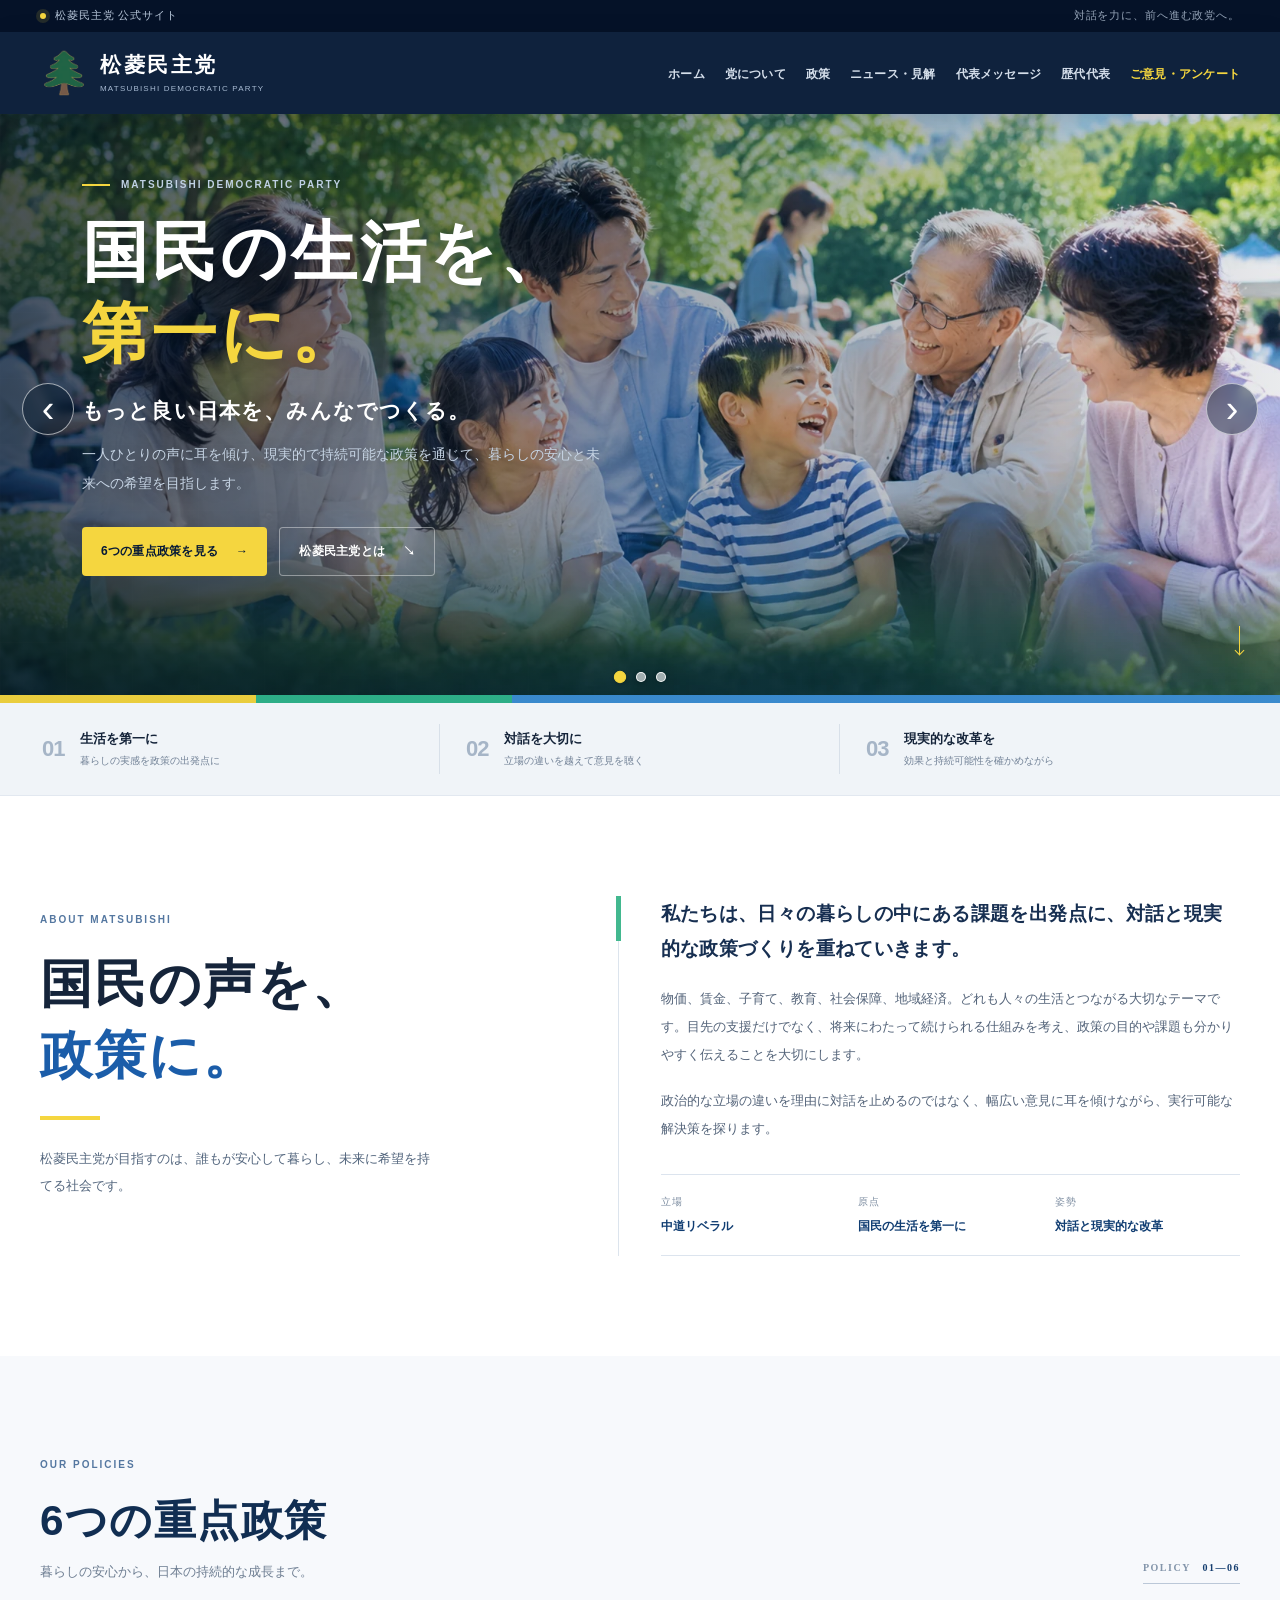
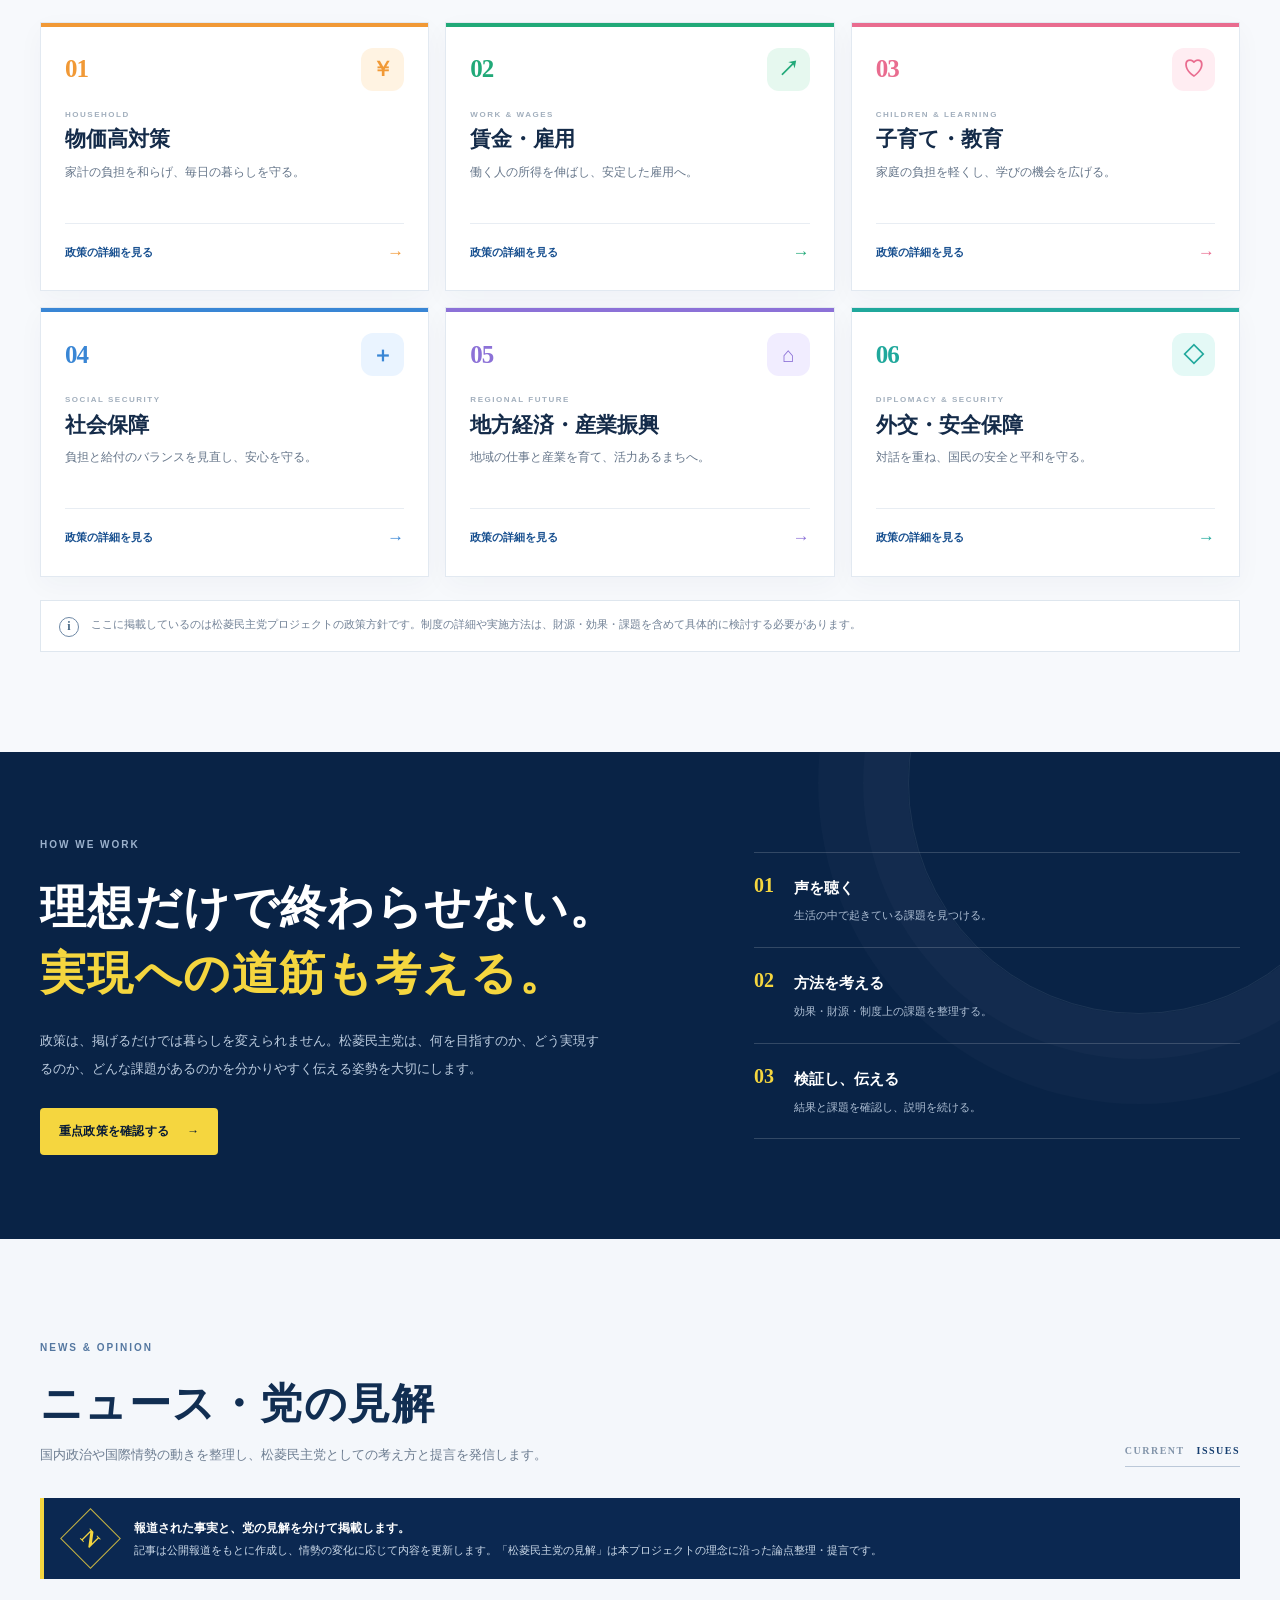
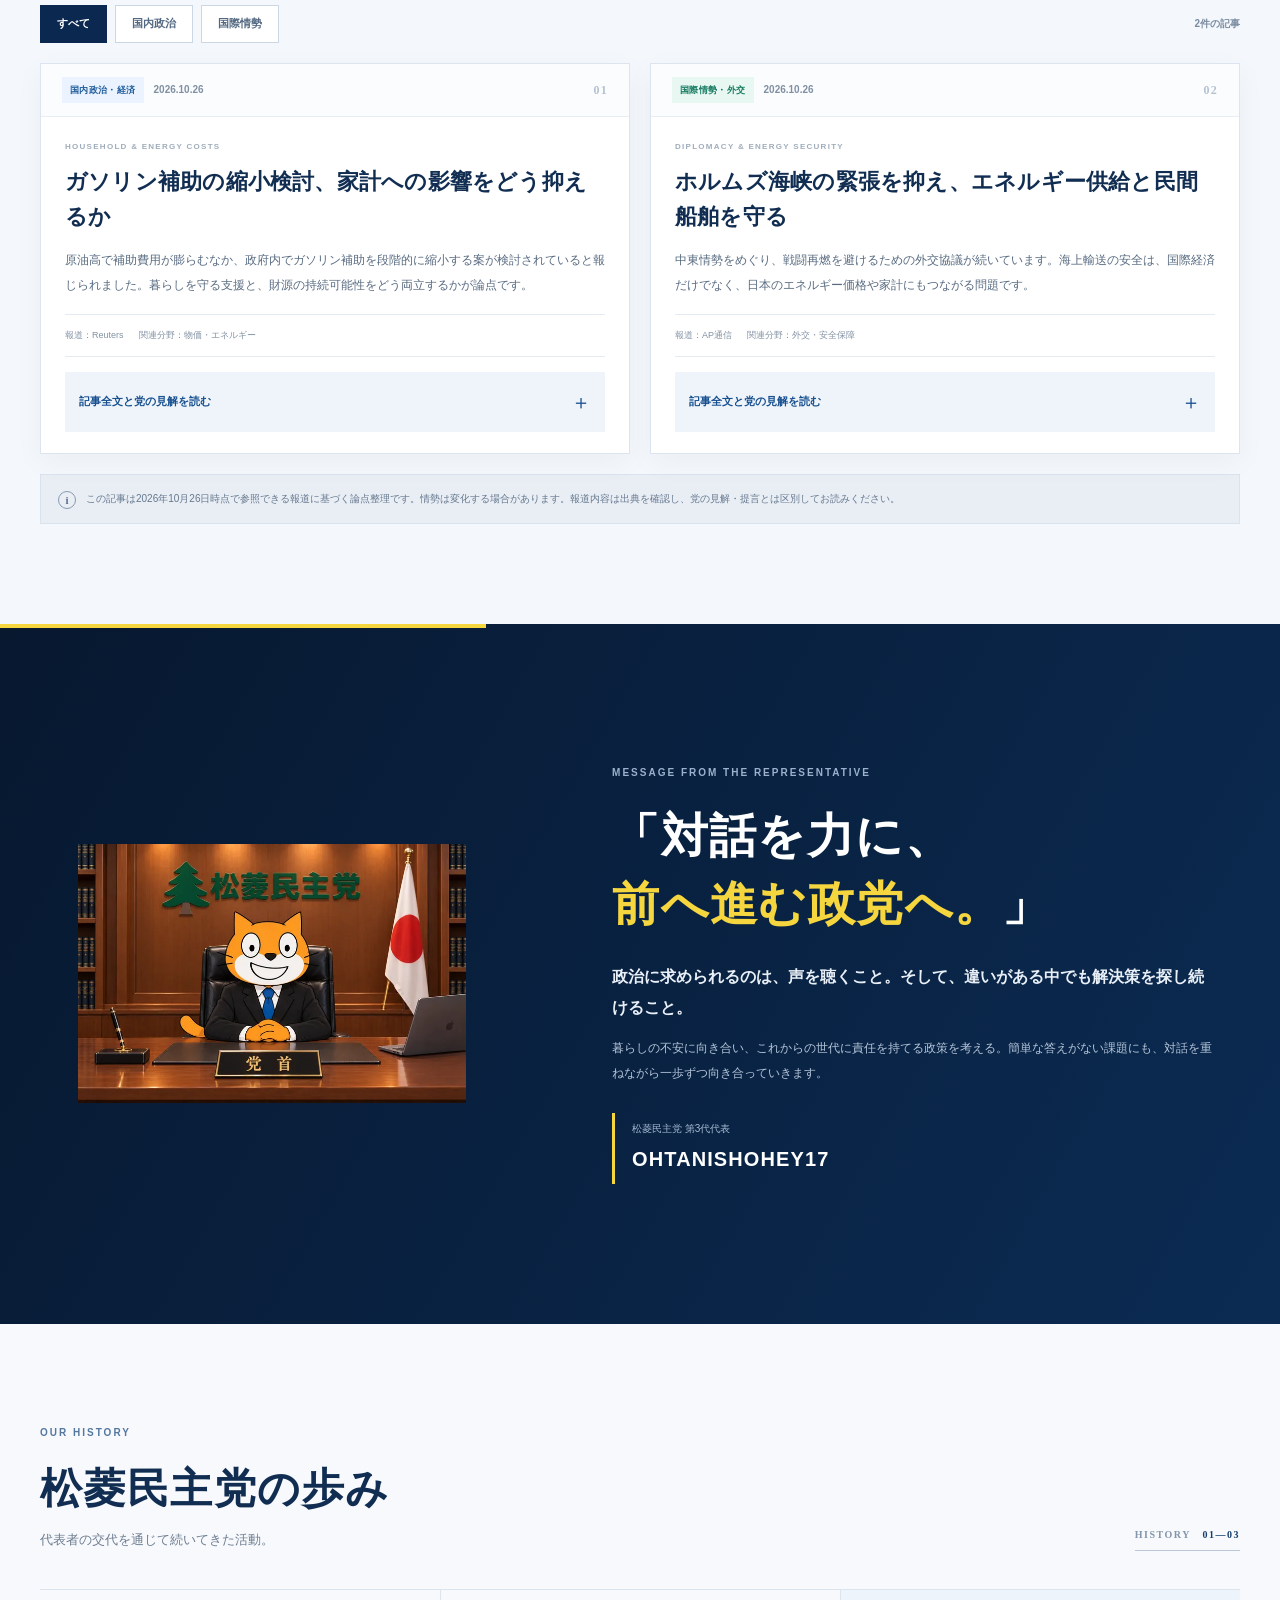
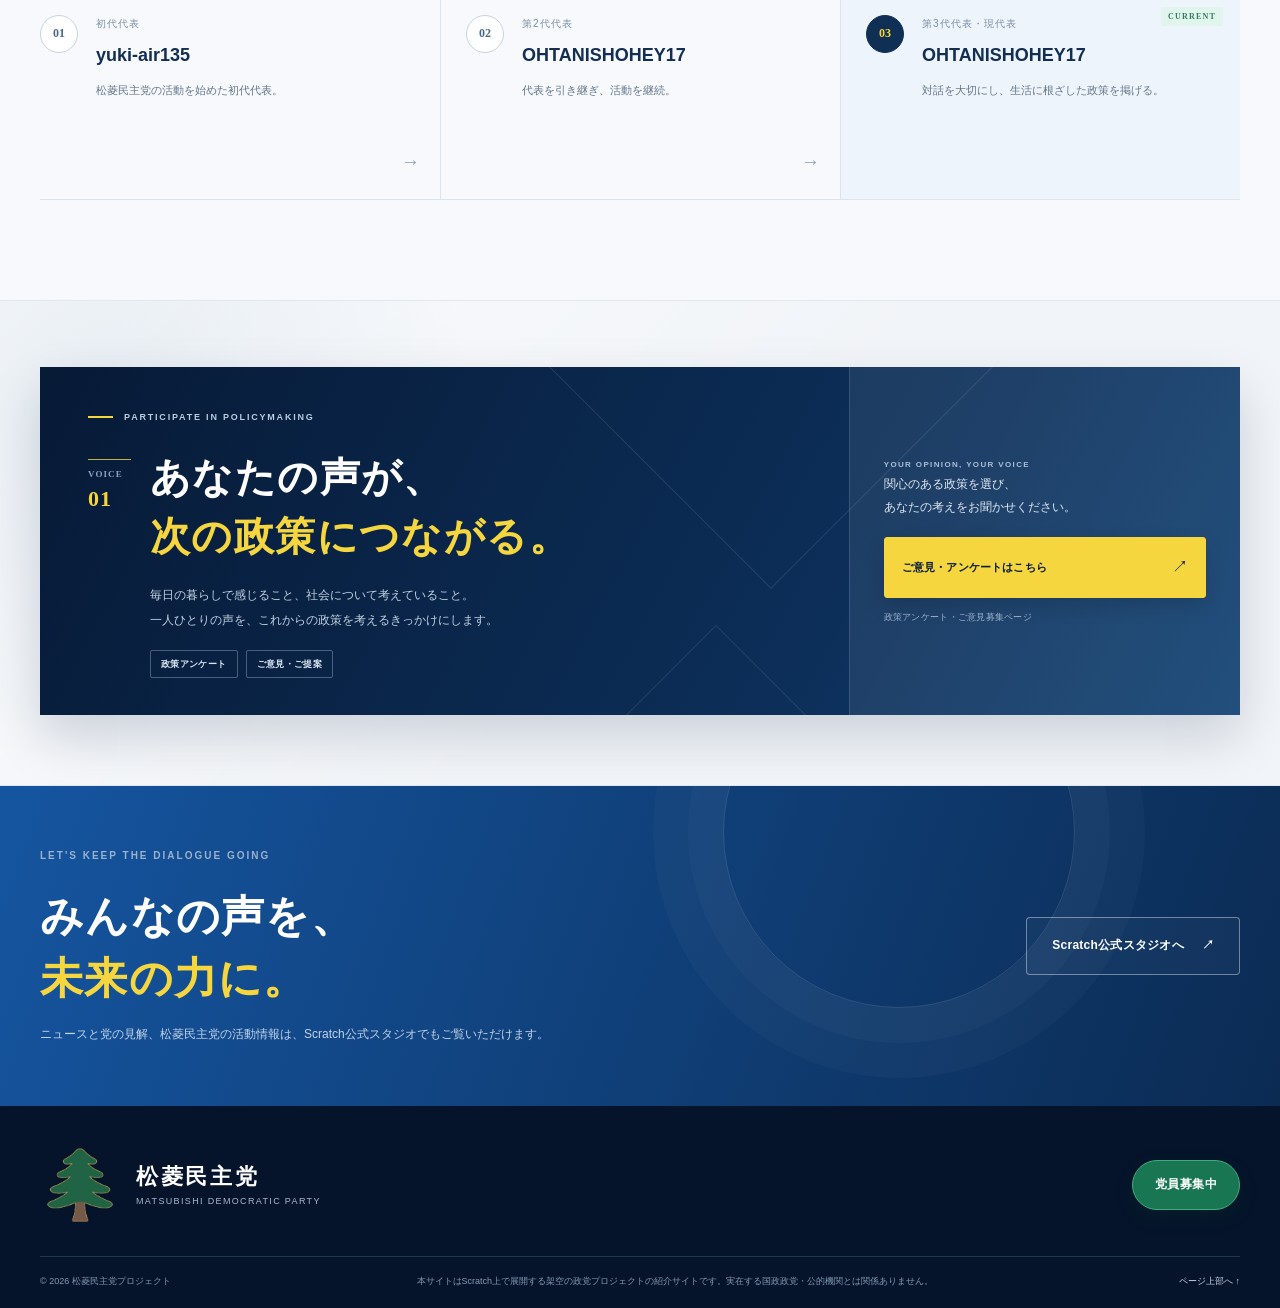
==== commit 471c131a: "Remove decorative feedback badge from homepage invitation" ====
--- a/index.html
+++ b/index.html
@@ -25,7 +25,7 @@
   }
   </script>
   <link rel="icon" href="assets/logo-tree.png" type="image/png">
-  <link rel="stylesheet" href="styles.css?v=20261030-thanks">
+  <link rel="stylesheet" href="styles.css?v=20261030-thanks2">
 </head>
 <body>
   <a class="skip-link" href="#main">本文へスキップ</a>
@@ -241,7 +241,7 @@
           </div>
           <aside class="voice-invite-action" aria-label="アンケートページへの案内">
             <span class="voice-invite-action-label">YOUR OPINION, YOUR VOICE</span>
-            <div class="voice-invite-action-mark" aria-hidden="true">声</div>
+            
             <p>関心のある政策を選び、<br>あなたの考えをお聞かせください。</p>
             <a class="voice-invite-button" href="voice.html">ご意見・アンケートはこちら <span aria-hidden="true">↗</span></a>
             <small>政策アンケート・ご意見募集ページ</small>
--- a/styles.css
+++ b/styles.css
@@ -819,9 +819,3 @@
   .voice-invite-action p{font-size:11px;margin-bottom:14px}
   .voice-invite-button{padding:14px 15px;font-size:11px}
 }
-  
-/* Footer link to the public feedback page. */
-
-.footer-feedback-button{display:inline-flex;align-items:center;justify-content:center;gap:12px;padding:12px 17px;border:1px solid rgba(245,214,63,.72);border-radius:999px;color:#f5d63f;font-size:11px;font-weight:900;letter-spacing:.025em;white-space:nowrap;transition:background .2s,color .2s,transform .2s}
-.footer-feedback-button:hover{background:#f5d63f;color:#081b37;transform:translateY(-2px)}
-.footer-feedback-button span{font-size:15px;font-weight:500}
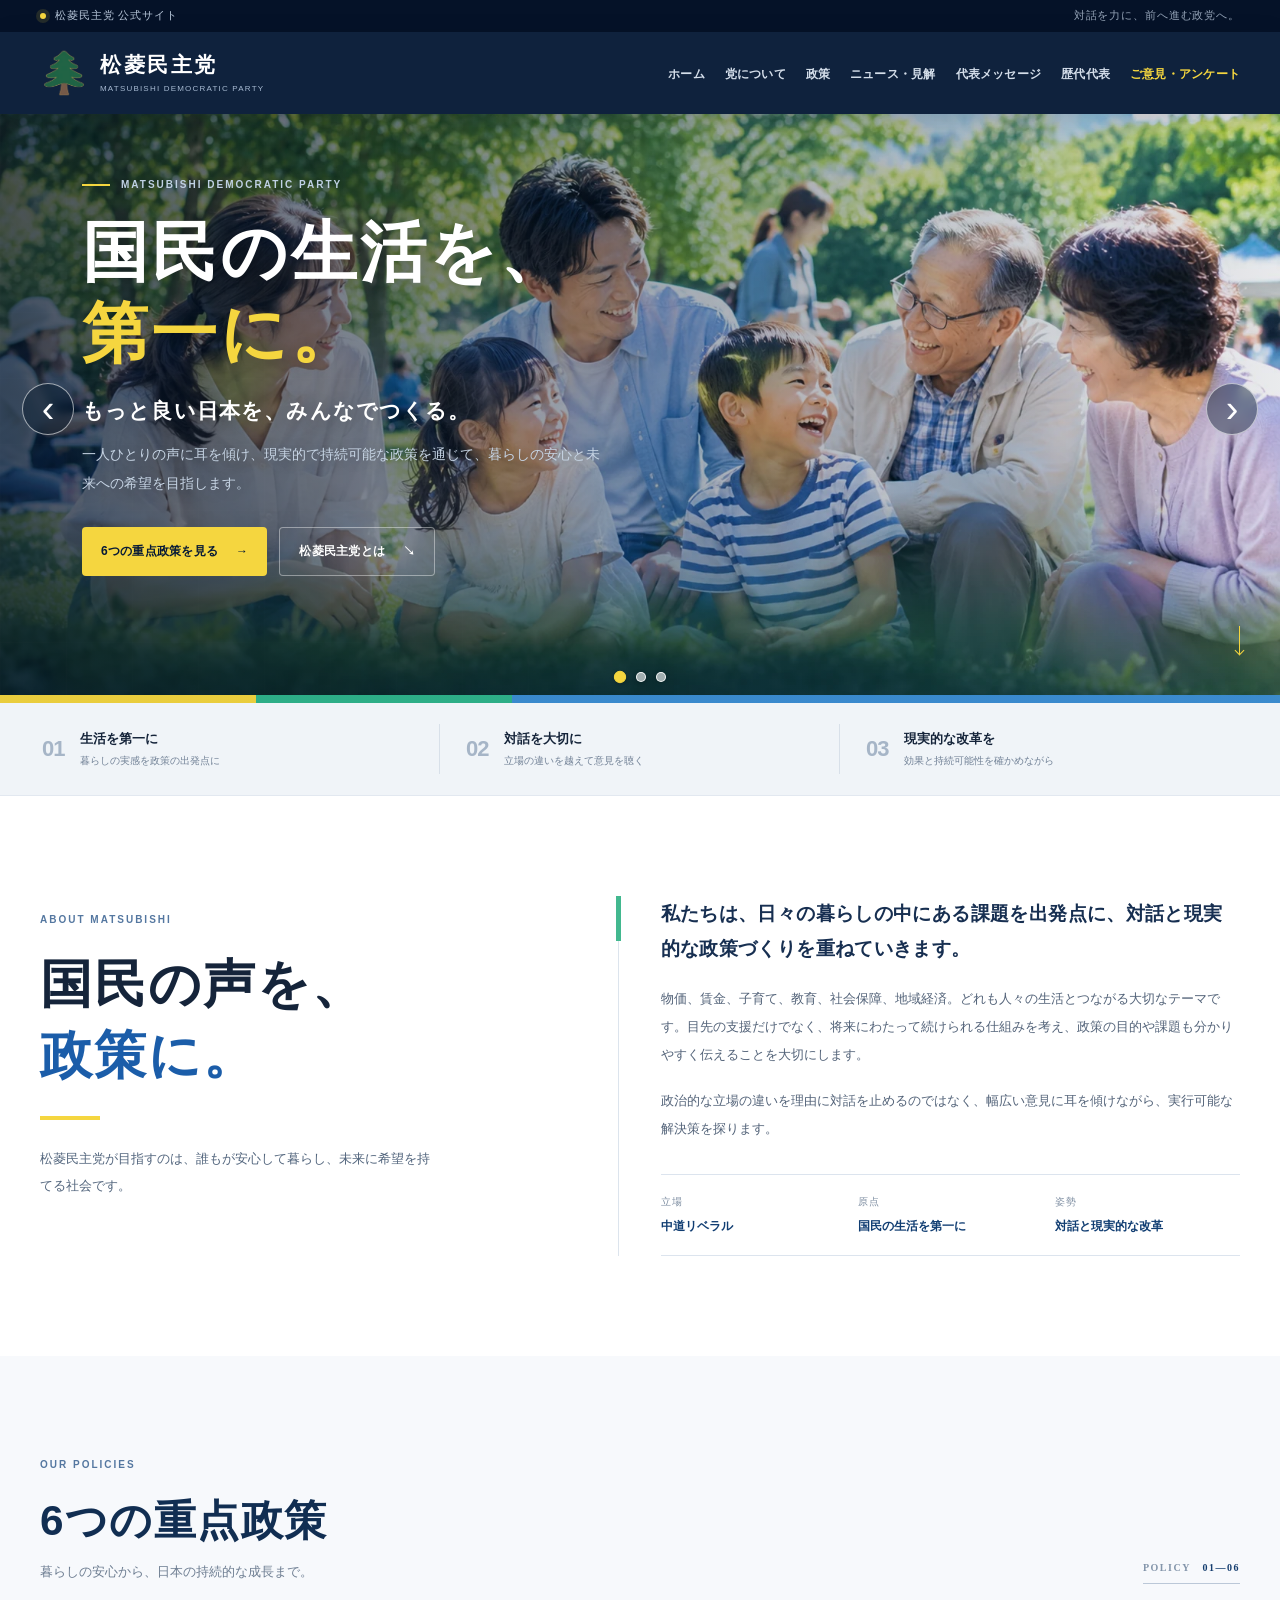
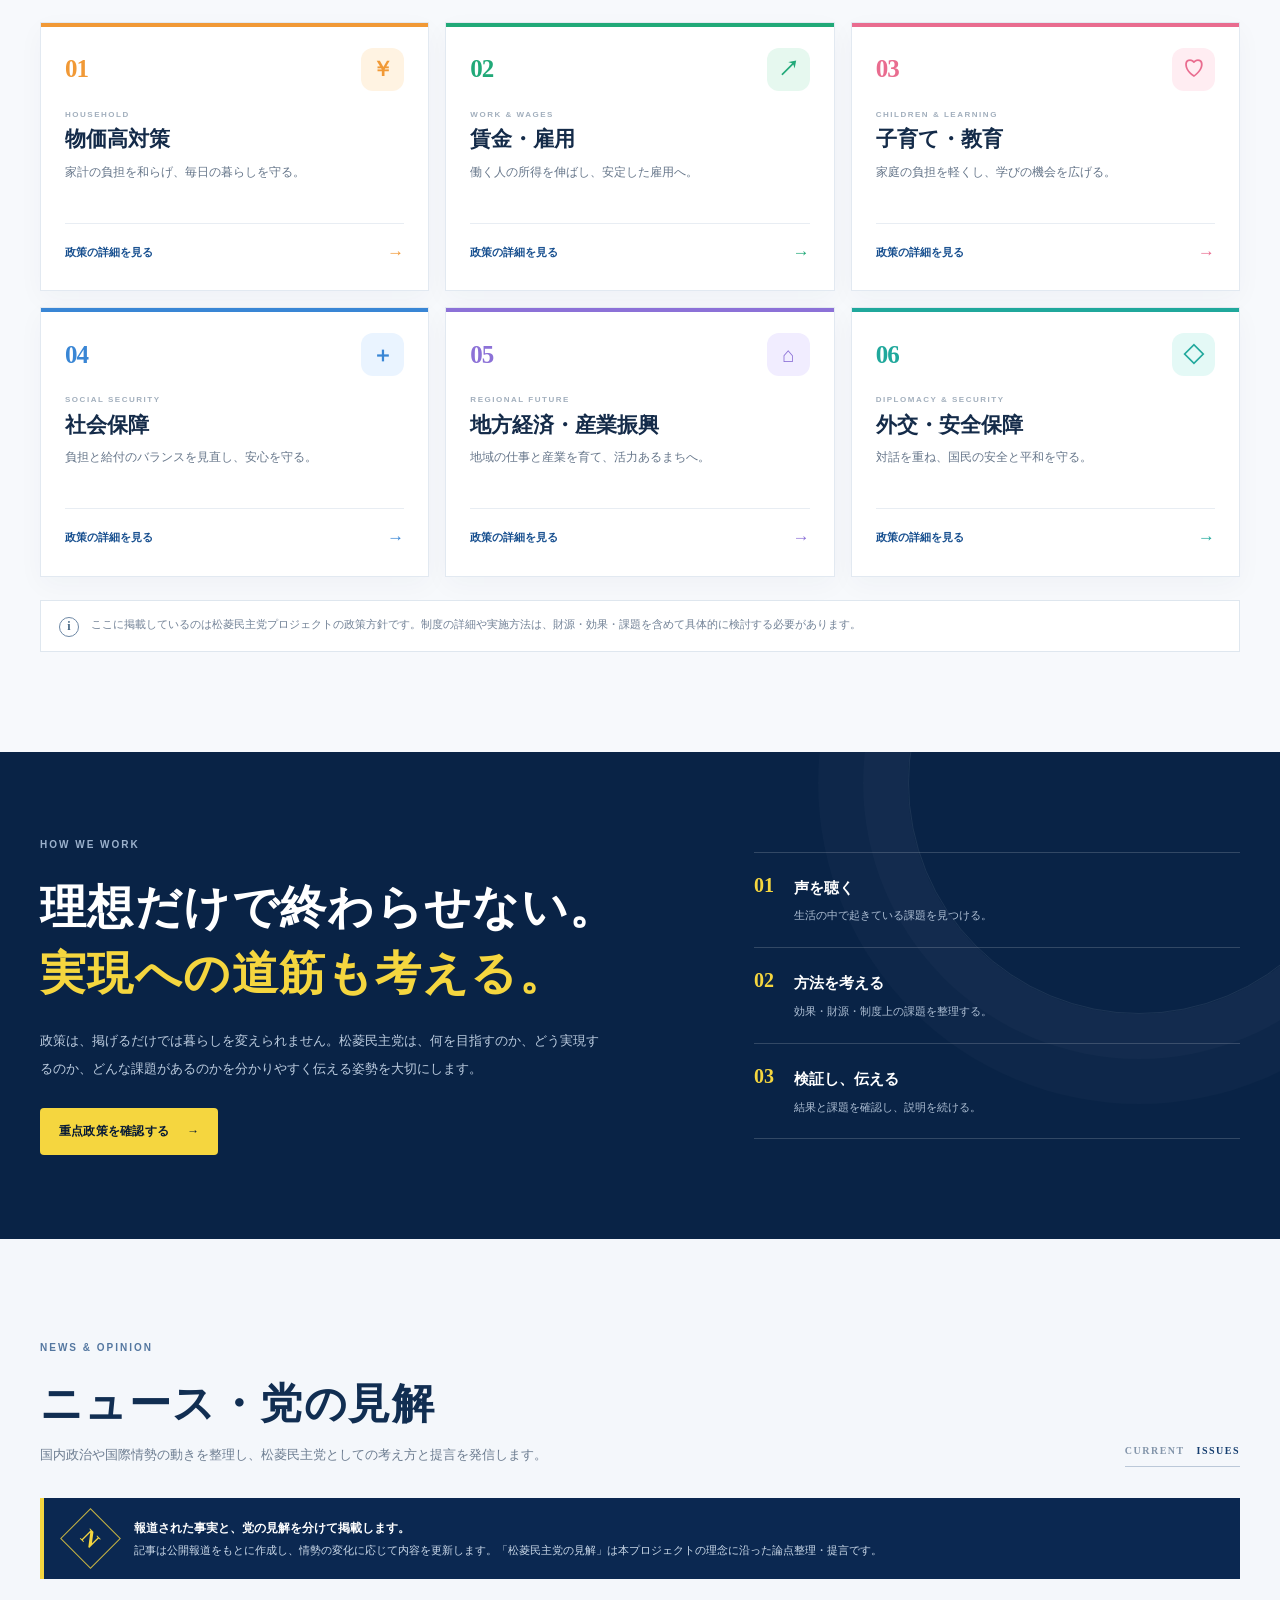
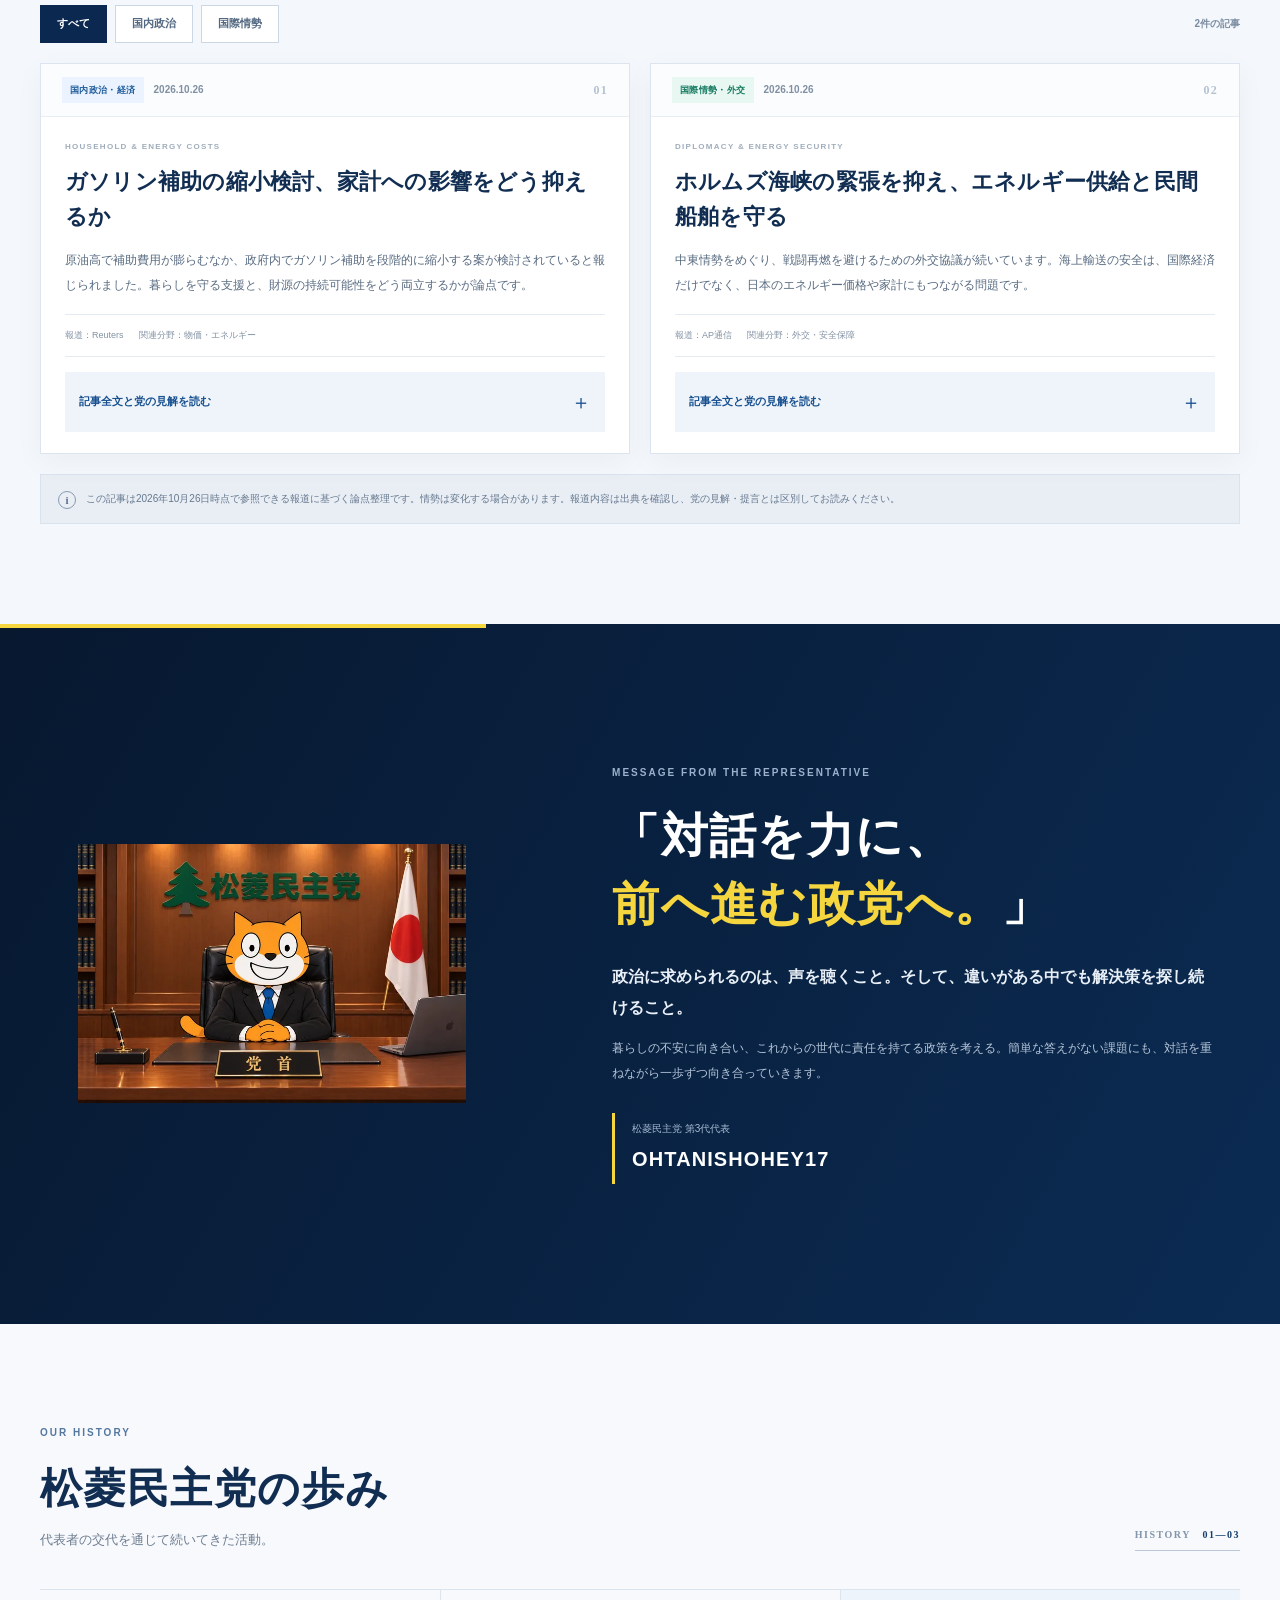
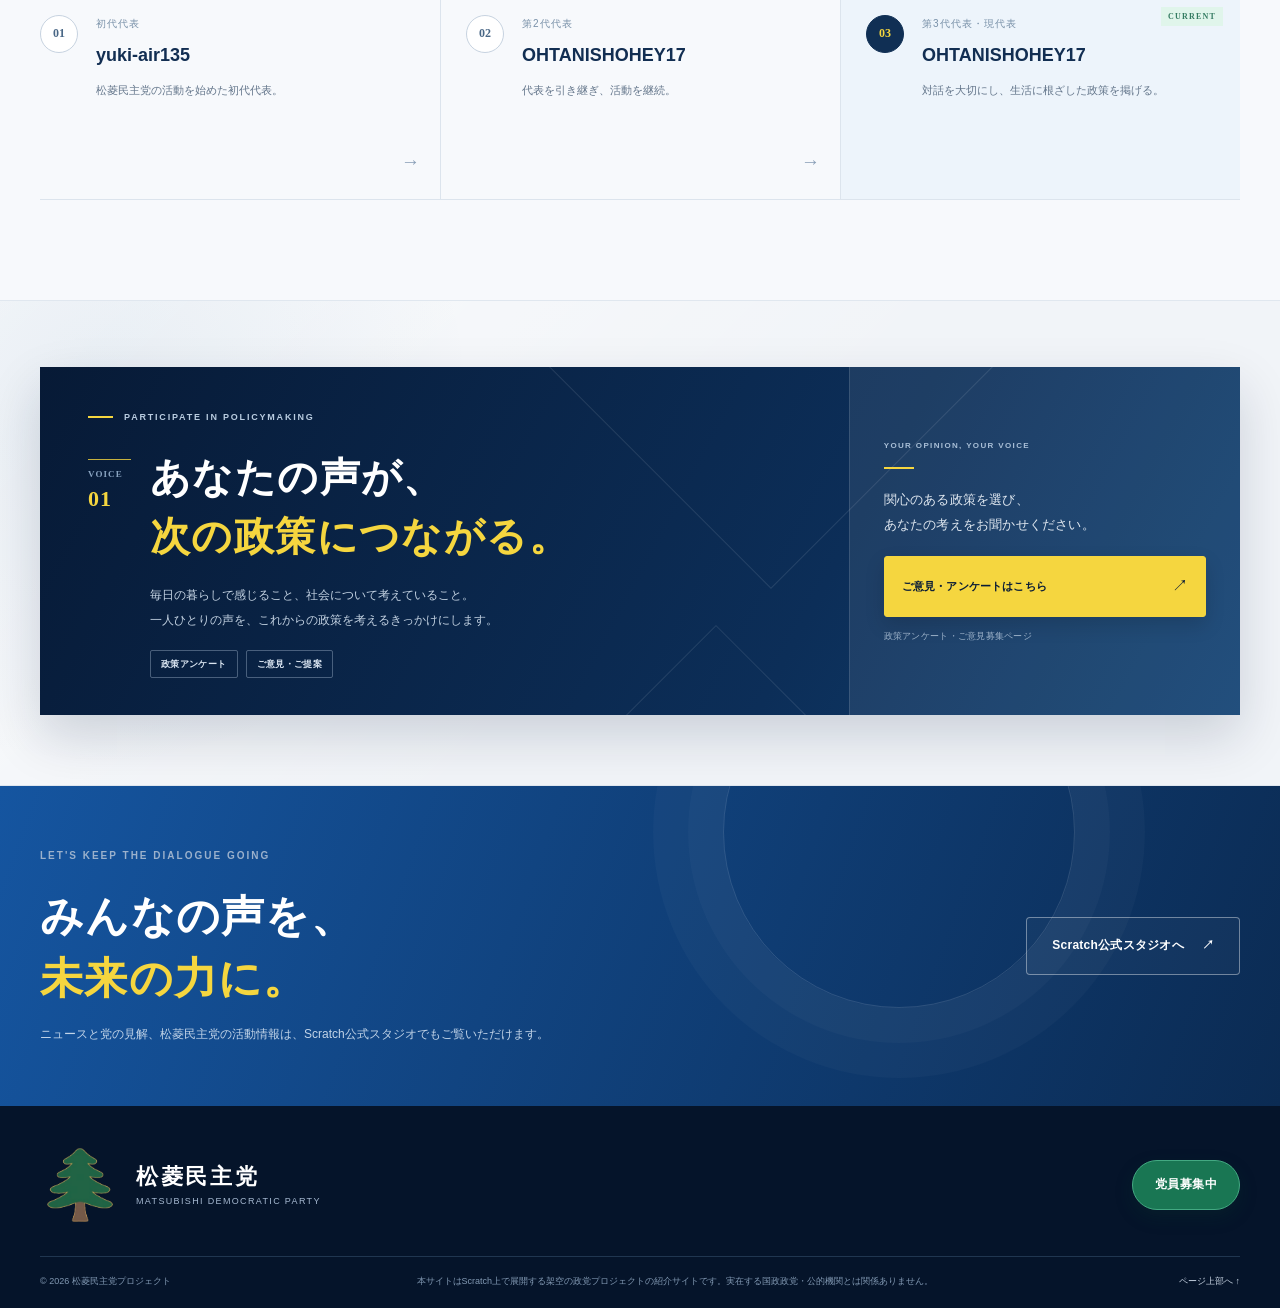
==== commit fe875db6: "Refresh homepage script after adding survey panel animation" ====
--- a/index.html
+++ b/index.html
@@ -259,6 +259,6 @@
     <div class="container footer-main"><a class="brand footer-brand" href="#top" aria-label="松菱民主党 ホーム"><img src="assets/logo-tree.png" width="80" height="80" alt=""><span class="brand-text"><strong>松菱民主党</strong><small>MATSUBISHI DEMOCRATIC PARTY</small></span></a><div class="footer-links"><a class="button button-yellow footer-join-button" href="https://scratch.mit.edu/projects/1231125918" target="_blank" rel="noopener noreferrer">党員募集中</a></div></div>
     <div class="container footer-bottom"><p>© <span id="year">2026</span> 松菱民主党プロジェクト</p><p class="project-disclaimer">本サイトはScratch上で展開する架空の政党プロジェクトの紹介サイトです。実在する国政政党・公的機関とは関係ありません。</p><a href="#top" class="back-top">ページ上部へ ↑</a></div>
   </footer>
-  <script src="script.js?v=20261030-scroll-fade"></script>
+  <script src="script.js?v=20261030-reveal-voice"></script>
 </body>
 </html>
--- a/styles.css
+++ b/styles.css
@@ -784,11 +784,10 @@
 .voice-invite-description{font-size:12px;line-height:2.05;color:#c2d1e1;margin:17px 0 17px 62px}
 .voice-invite-tags{display:flex;gap:8px;flex-wrap:wrap;margin-left:62px}
 .voice-invite-tags span{display:inline-flex;align-items:center;border:1px solid rgba(196,214,235,.34);border-radius:2px;padding:5px 10px;color:#d9e4f0;font-size:9px;font-weight:750;letter-spacing:.04em}
-.voice-invite-action{position:relative;z-index:1;display:flex;flex-direction:column;align-items:flex-start;justify-content:center;padding:34px 34px 32px;background:rgba(255,255,255,.075);border-left:1px solid rgba(255,255,255,.12)}
-.voice-invite-action-label{font-size:8px;font-weight:900;letter-spacing:.17em;color:#a9bfd7}
-.voice-invite-action-mark{display:grid;place-items:center;width:42px;height:42px;margin:16px 0 11px;border:1px solid rgba(245,214,63,.65);color:#f5d63f;font-size:20px;font-weight:800;transform:rotate(45deg)}
-.voice-invite-action-mark::first-letter{transform:rotate(-45deg)}
-.voice-invite-action p{font-size:12px;line-height:1.9;color:#e0e8f1;margin:0 0 19px}
+.voice-invite-action{position:relative;z-index:1;display:flex;flex-direction:column;align-items:stretch;justify-content:center;padding:34px 34px 32px;background:rgba(255,255,255,.075);border-left:1px solid rgba(255,255,255,.12)}
+.voice-invite-action-label{display:flex;flex-direction:column;align-items:flex-start;gap:13px;font-size:8px;font-weight:900;letter-spacing:.17em;color:#a9bfd7}
+.voice-invite-action-label:after{content:"";display:block;width:30px;height:2px;background:#f5d63f}
+.voice-invite-action p{font-size:13px;line-height:1.95;color:#e0e8f1;margin:18px 0 19px;letter-spacing:.015em}
 .voice-invite-button{display:flex;align-items:center;justify-content:space-between;gap:18px;width:100%;padding:15px 17px;background:#f5d63f;color:#081b37;border:1px solid #f5d63f;border-radius:3px;font-size:11px;font-weight:900;letter-spacing:.015em;box-shadow:0 8px 20px rgba(0,0,0,.14);transition:background .2s,transform .2s,box-shadow .2s}
 .voice-invite-button span{font-size:16px;font-weight:500}
 .voice-invite-button:hover{background:#ffe66d;transform:translateY(-2px);box-shadow:0 12px 25px rgba(0,0,0,.2)}
@@ -815,7 +814,7 @@
   .voice-invite-tags span{font-size:8px;padding:5px 8px}
   .voice-invite-action{padding:23px 22px 25px;border-left:0;border-top:1px solid rgba(255,255,255,.12)}
   .voice-invite-action-label{font-size:7px}
-  .voice-invite-action-mark{width:34px;height:34px;font-size:17px;margin:12px 0 9px}
-  .voice-invite-action p{font-size:11px;margin-bottom:14px}
+  .voice-invite-action-label{gap:10px}
+  .voice-invite-action p{font-size:12px;margin:14px 0 15px}
   .voice-invite-button{padding:14px 15px;font-size:11px}
 }
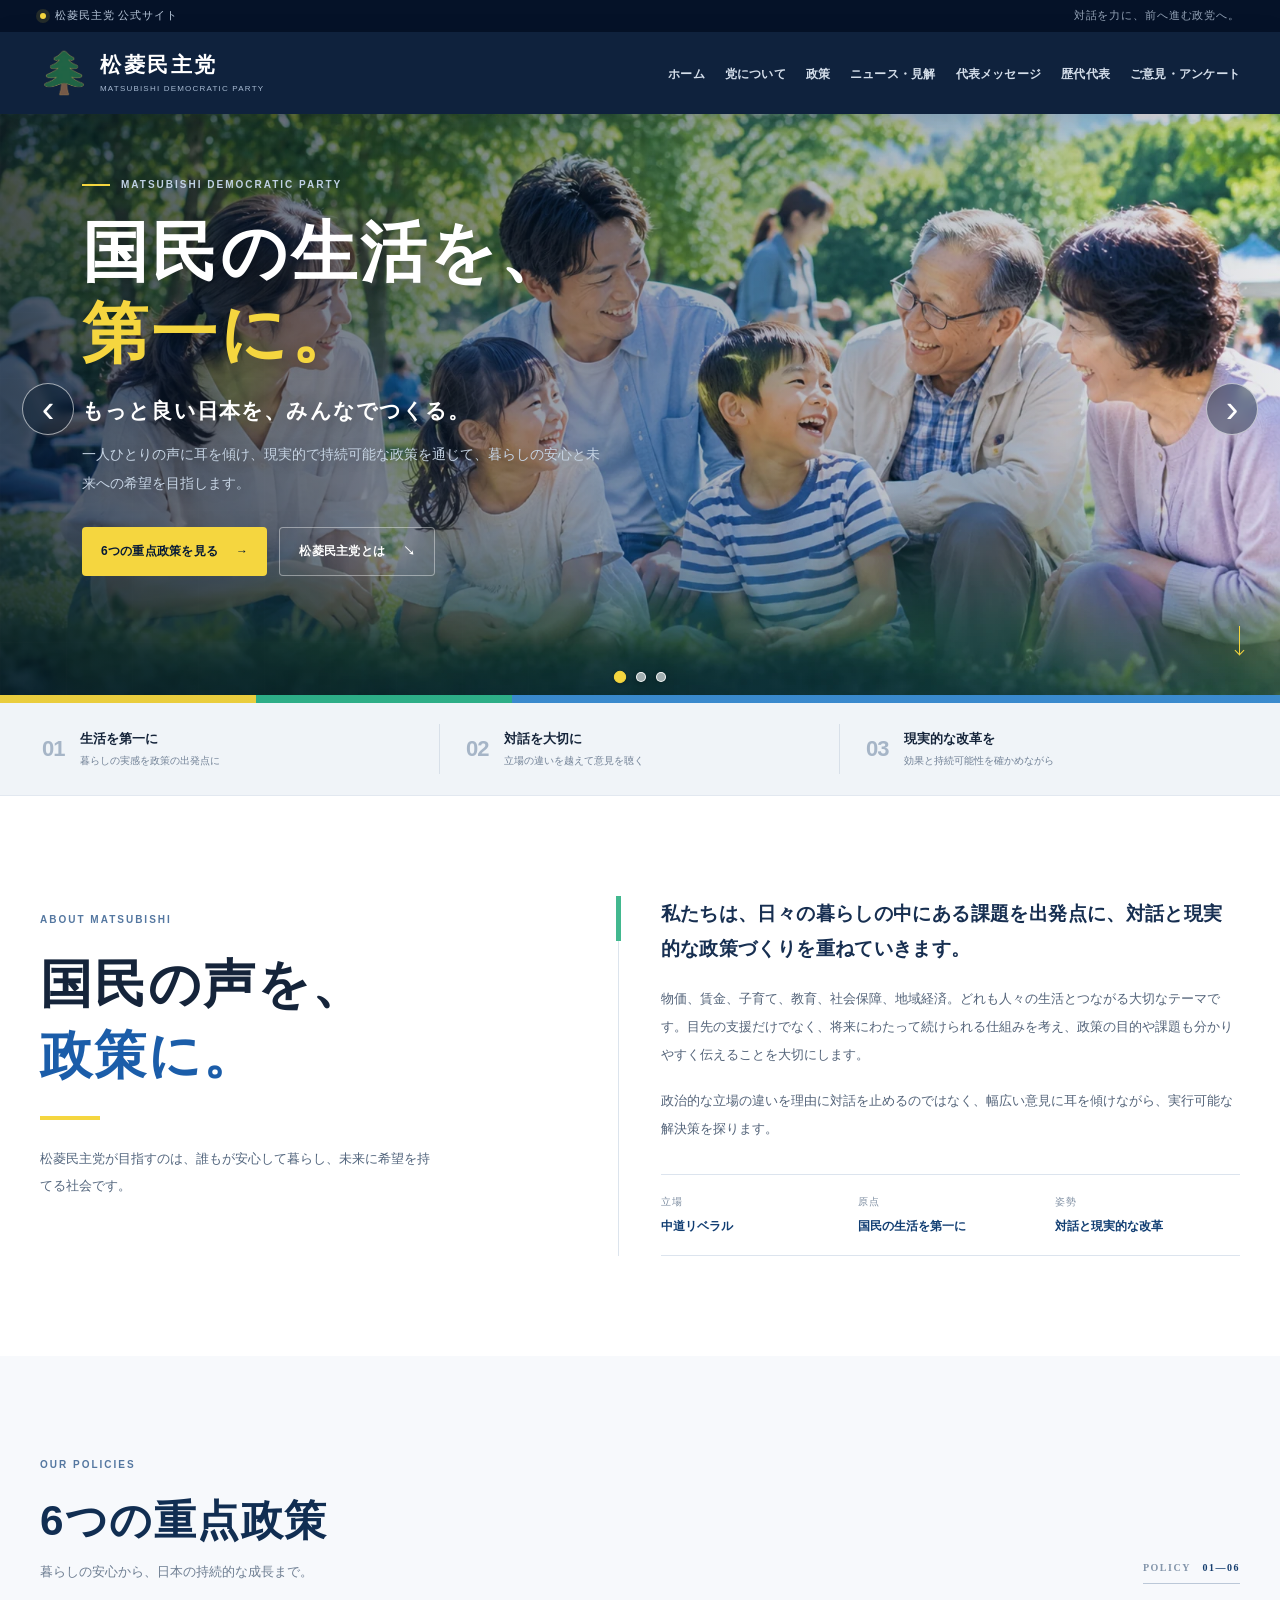
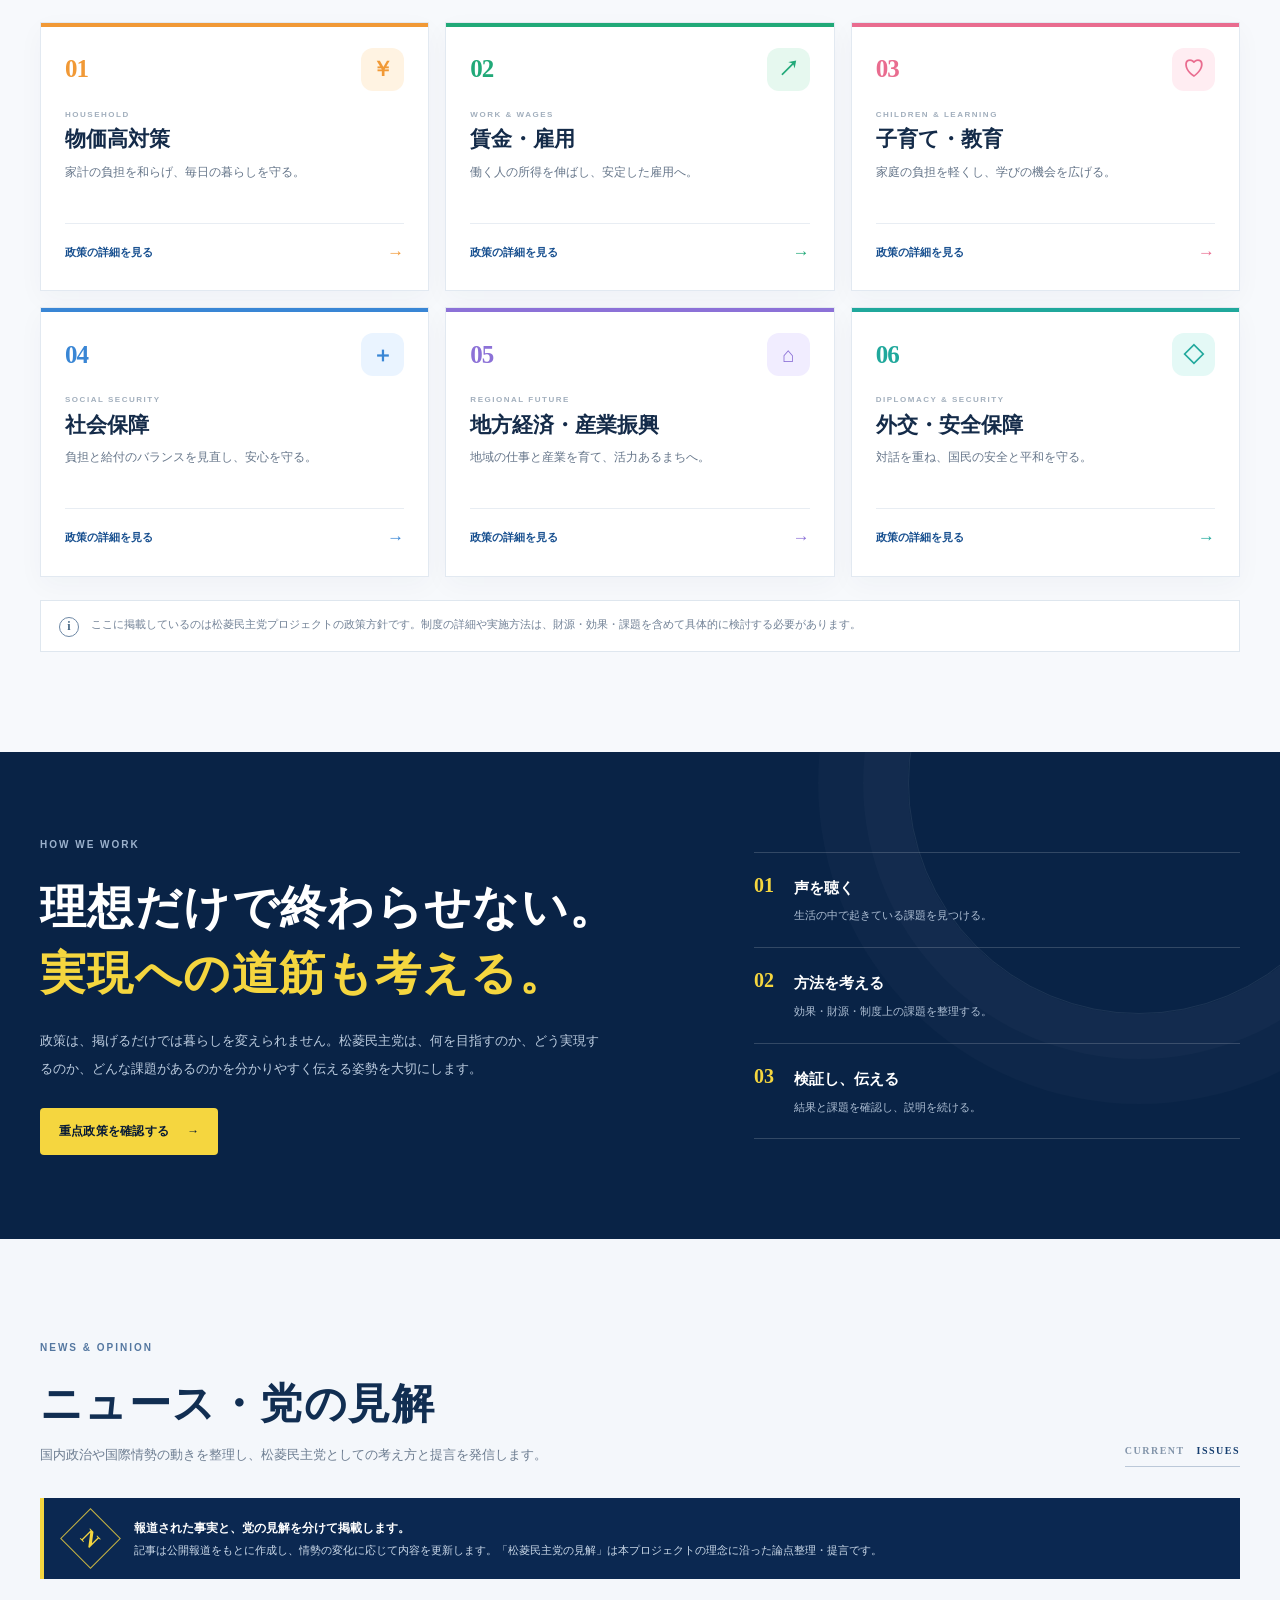
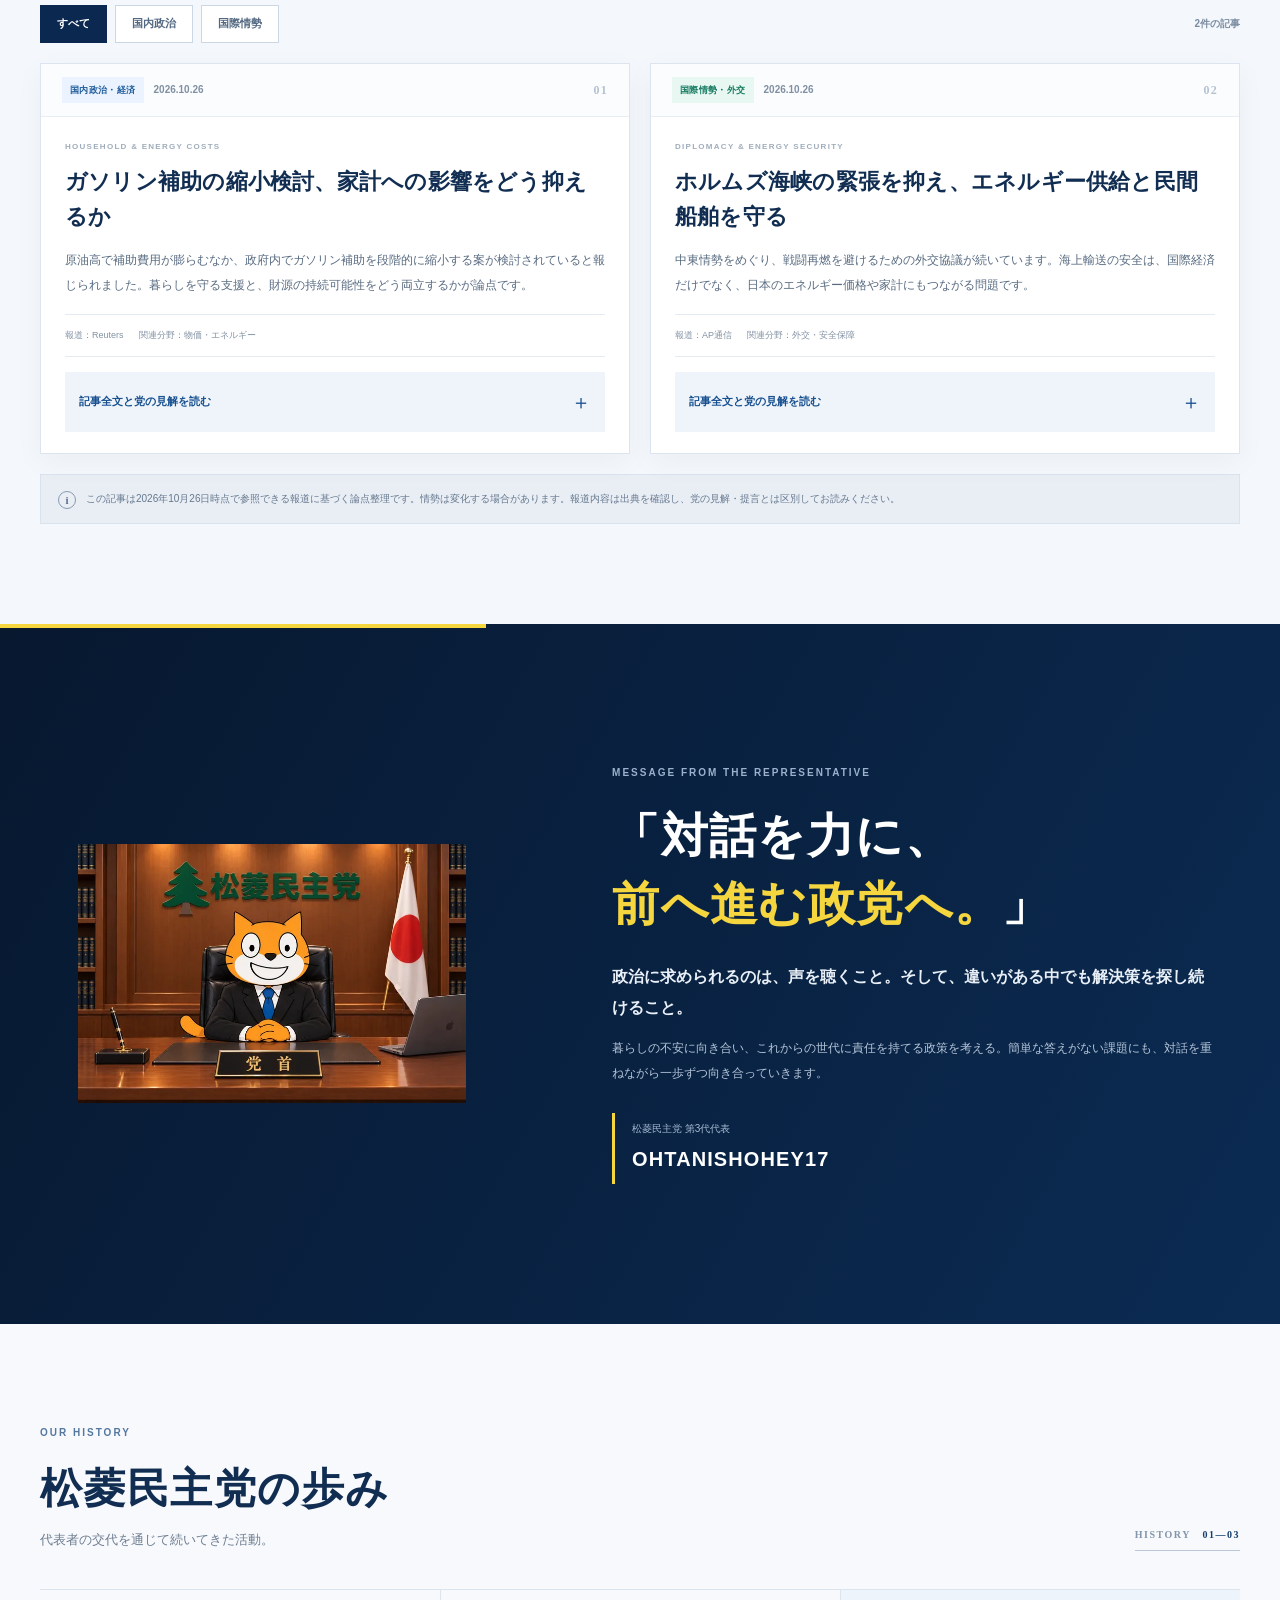
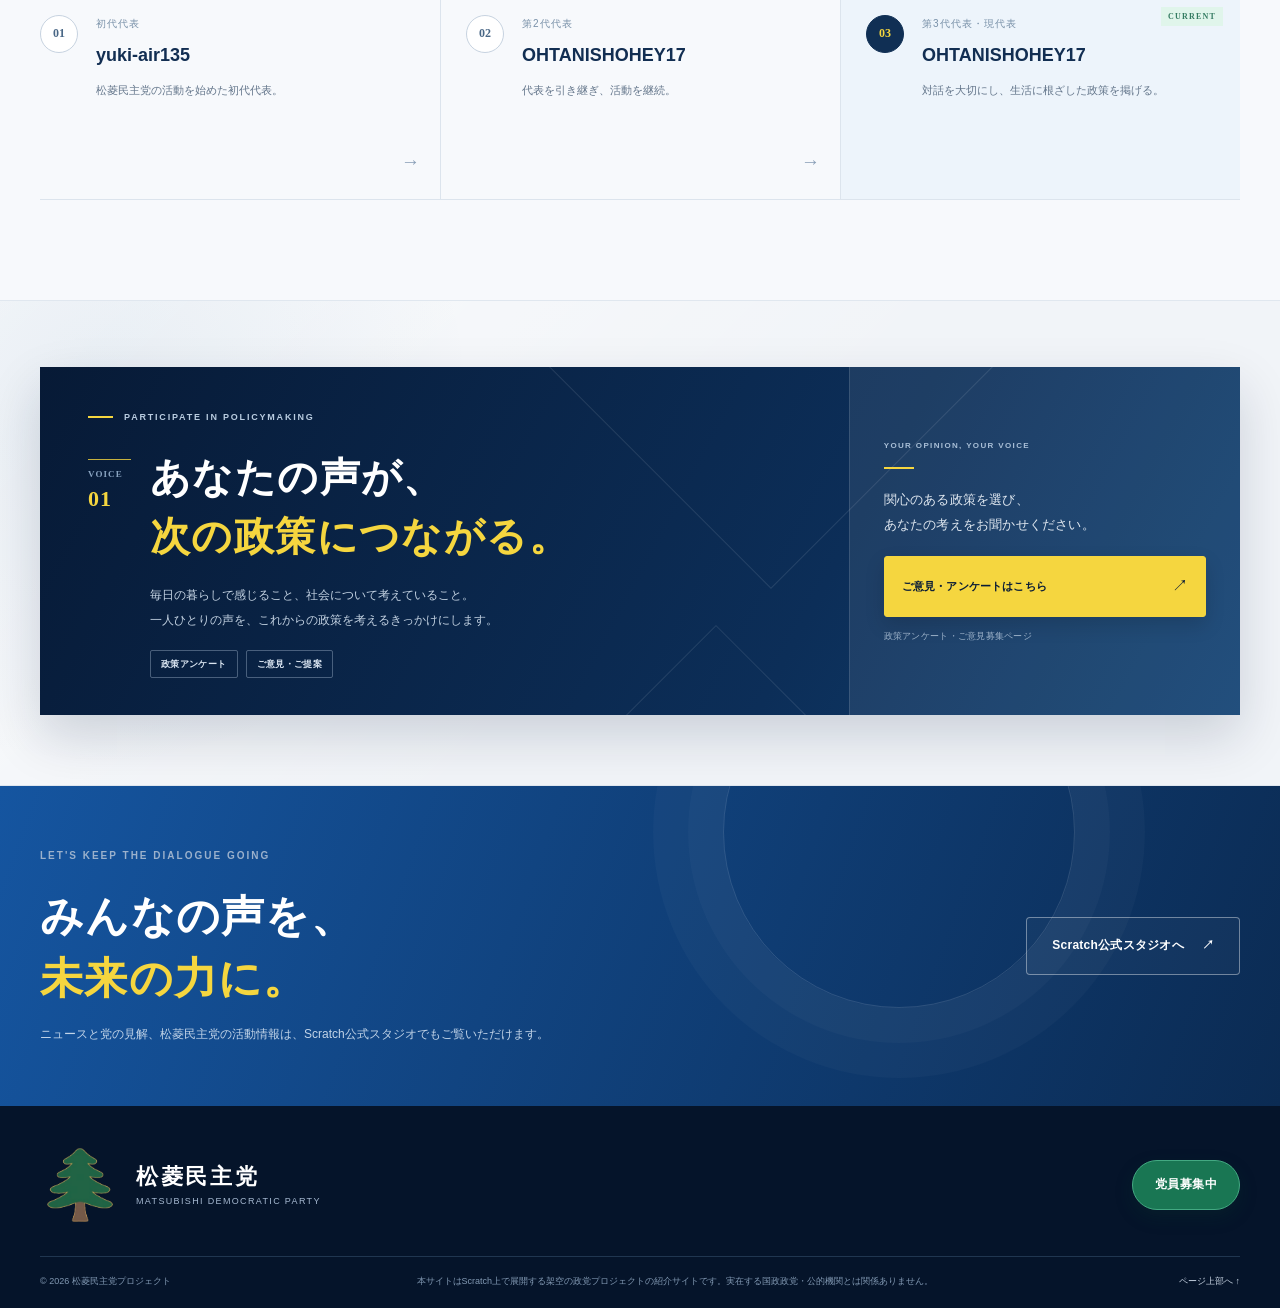
==== commit a64e10a6: "Use standard navigation styling for survey menu link" ====
--- a/index.html
+++ b/index.html
@@ -25,7 +25,7 @@
   }
   </script>
   <link rel="icon" href="assets/logo-tree.png" type="image/png">
-  <link rel="stylesheet" href="styles.css?v=20261030-thanks2">
+  <link rel="stylesheet" href="styles.css?v=20261030-navfix">
 </head>
 <body>
   <a class="skip-link" href="#main">本文へスキップ</a>
@@ -44,7 +44,7 @@
         <a class="nav-link" href="#activities">ニュース・見解</a>
         <a class="nav-link" href="#message">代表メッセージ</a>
         <a class="nav-link" href="#history">歴代代表</a>
-        <a class="nav-link nav-feedback-link" href="voice.html">ご意見・アンケート</a>
+        <a class="nav-link" href="voice.html">ご意見・アンケート</a>
       </nav>
     </div>
   </header>
